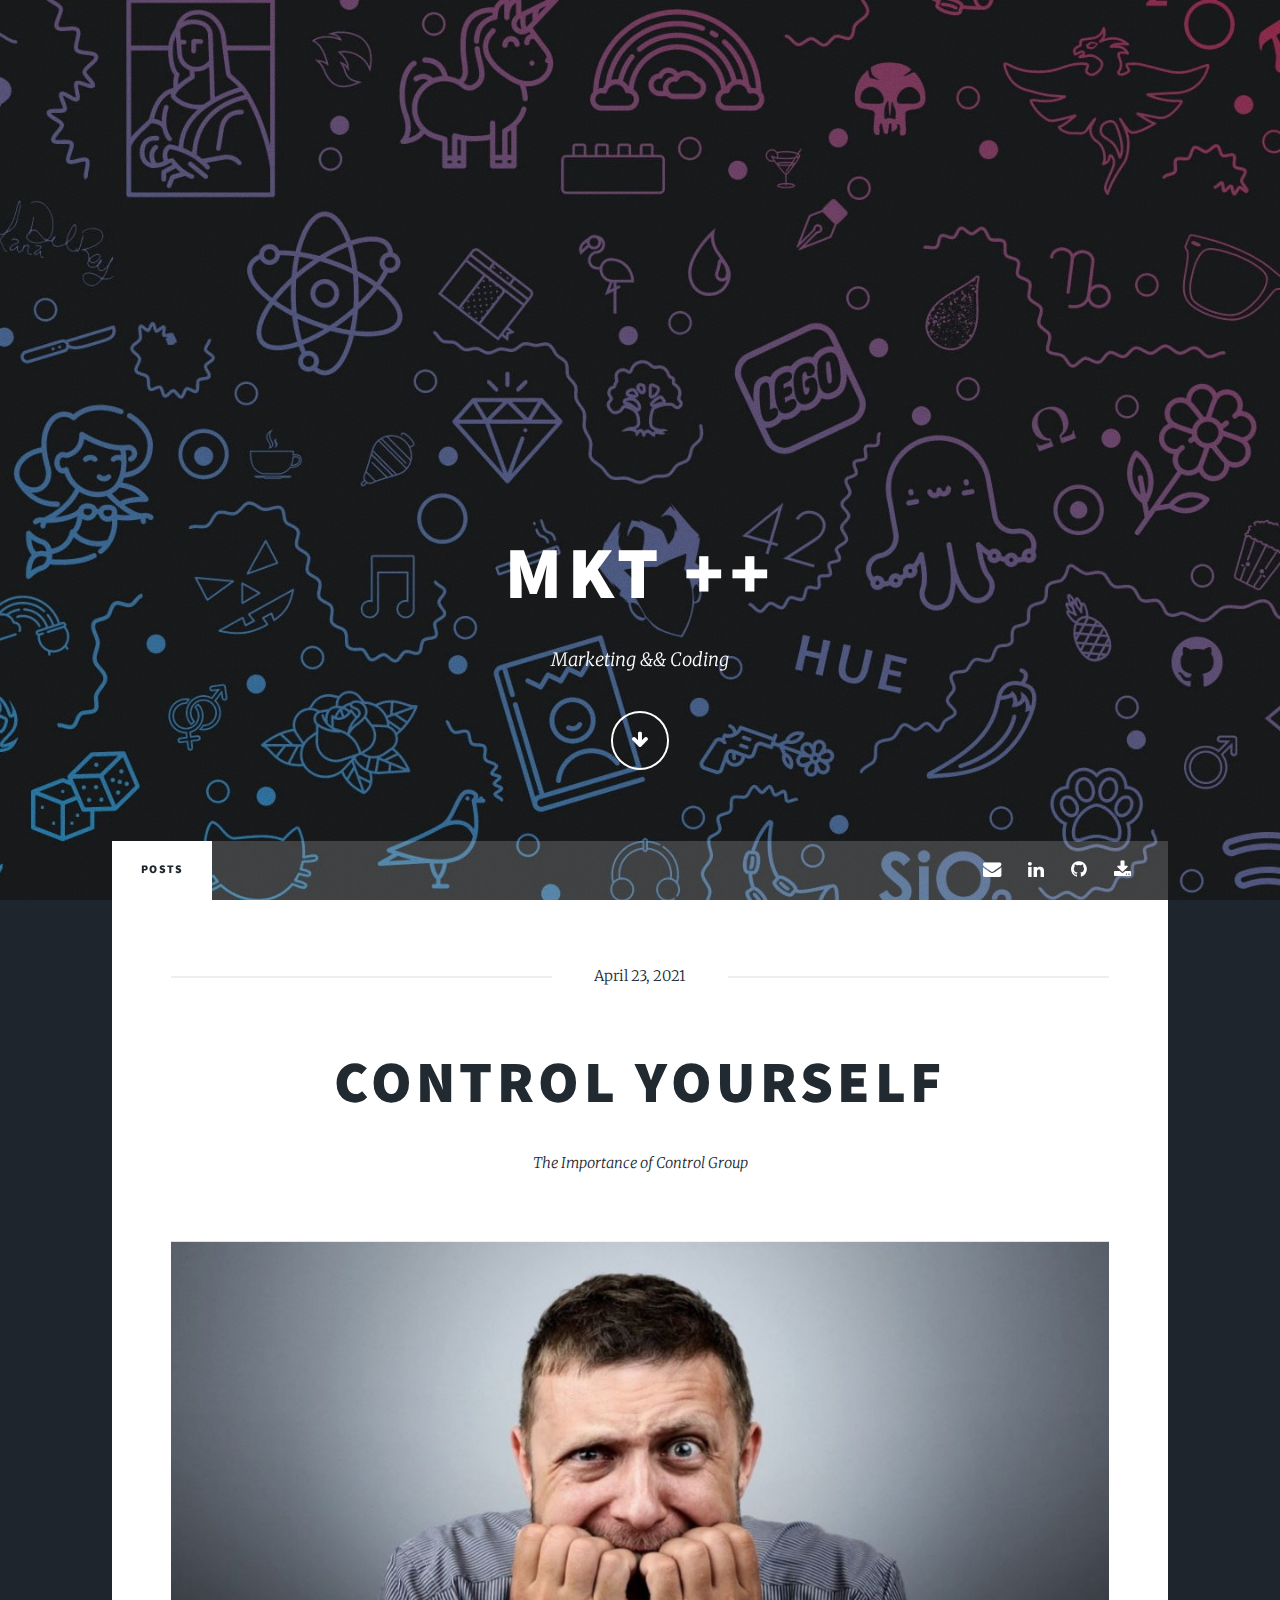
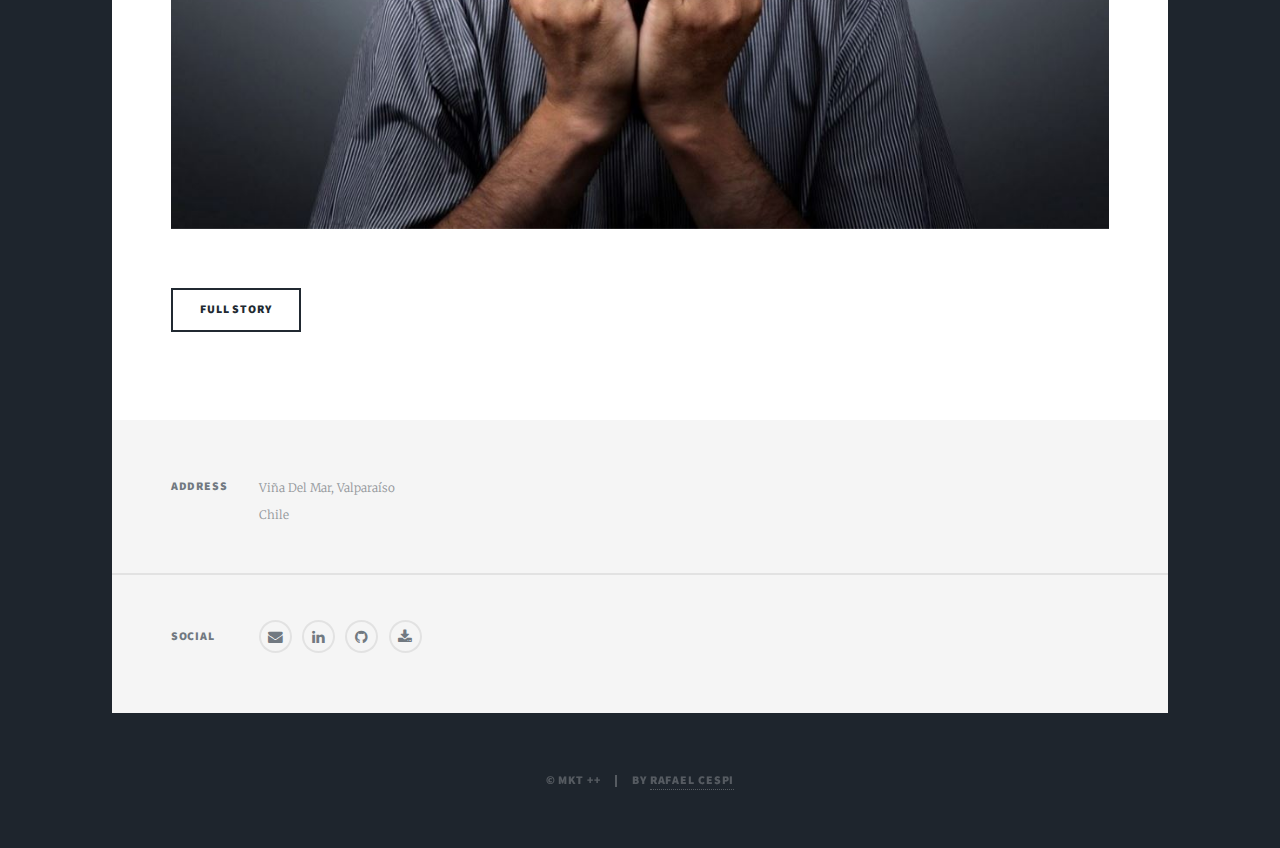
==== index.html @ 95217878 "deploy: 0193e070e069a651bb8703913d004b7171e4c3e8" ====
<!DOCTYPE HTML>

<html lang='en'>
	<head>
	<meta name="generator" content="Hugo 0.82.1" />
		<title>Posts</title>
		<meta charset="utf-8" />
		<meta name="viewport" content="width=device-width, initial-scale=1, user-scalable=no" />
		
		
		
		<link rel="stylesheet" href="/assets/css/main.min.css">
		
		
		
		<noscript><link rel="stylesheet" href='/assets/css/noscript.css' /></noscript>
	</head>

	<body lang='en' class="is-preload">

		
		

		
		
		

		

		
		
		

		

		
			
		
		

		

		
			<div id="wrapper" class="fade-in" data-pfn="post" data-ps="6" data-pfp="true">

				
				

<div id="intro">
    <h1>
        
             MKT &#43;&#43;
        
             <br/>  
        
    </h1>
    <p>
        
             Marketing &amp;&amp; Coding
        
    </p>
    <ul class="actions">
        <li><a href="#header" class="button icon solo fa-arrow-down scrolly">Continue</a></li>
    </ul>
</div>


				

				
<header id="header">
    <a href='/' class="logo">Rafael Cespi</a>
</header>

				

<nav id="nav">
    <ul class="links">
        <li class="active"><a href='/'>Posts</a></li>
       
        
    </ul>
    
    <ul class="icons">
        
         
        <li><a href="mailto:rafacespi@gmail.com" class="icon alt fa-envelope"><span class="label">Mail</span></a></li>
        
        
        
        
        
        <li><a href="https://www.linkedin.com/in/rafael-cespi" class="icon fa-linkedin"><span class="label">LinkedIn</span></a></li>
        
        
        <li><a href="https://github.com/cespira/" class="icon fa-github"><span class="label">GitHub</span></a></li>
        
        
        
        
        
         
        <li><a href="/file/Rafael_Cespi_Resume.pdf" class="icon fa-download"><span class="label">CV</span></a></li>
        

    </ul>
    
</nav>


				
					<div id="main">

						
						


<article class="post featured">
    <header class="major">
        
        <span class="date">April 23, 2021</span>
        
        <h2><a href="http://localhost:1313/post/2021-04-23-control-yoursefl/">Control Yourself</a></h2>
        
        <p>The Importance of Control Group</p>
        
    </header>
    
    <a href="http://localhost:1313/post/2021-04-23-control-yoursefl/" class="image main"><img src="/images/banner/controlyf.JPG" alt="" /></a>
    
    <ul class="actions">
        <li><a href="http://localhost:1313/post/2021-04-23-control-yoursefl/" class="button big">Full Story</a></li>
    </ul>
</article>


						

						

						
						
						





















					</div>

					

<footer id="footer">
    
    <section class="split contact">
        
        <section class="alt">
            <h3>Address</h3>
            <p>
                
                     Viña Del Mar, Valparaíso
                
                     <br/>  Chile
                
            </p>
        </section>
        
        
        
        
        <section>
            <h3>Social</h3>
            <ul class="icons alt">
               
                 
                <li><a href="mailto:rafacespi@gmail.com" class="icon alt fa-envelope"><span class="label">Twitter</span></a></li>
                
                
                
                
                
                <li><a href="https://www.linkedin.com/in/rafael-cespi" class="icon alt fa-linkedin"><span class="label">LinkedIn</span></a></li>
                
                
                <li><a href="https://github.com/cespira/" class="icon alt fa-github"><span class="label">GitHub</span></a></li>
                
                
                
                
                
                 
                <li><a href="/file/Rafael_Cespi_Resume.pdf" class="icon alt fa-download"><span class="label">RSM</span></a></li>
                
            </ul>
        </section>
        
    </section>
</footer>

					
<div id="copyright">
    <ul><li>&copy; MKT ++</li><li>by <a href="https://www.linkedin.com/in/rafael-cespi">Rafael Cespi</a></li></ul>
</div>


					<a href="#navPanel" id="navPanelToggle">Menu</a>
			</div>

			
			










<script src='/assets/js/bundle.js'></script>



	</body>
</html>
---- assets/css/main.min.css ----
@import "font-awesome.min.css";@import "https://fonts.googleapis.com/css?family=Merriweather:300,700,300italic,700italic|Source+Sans+Pro:900";html,body,div,span,applet,object,iframe,h1,h2,h3,h4,h5,h6,p,blockquote,pre,a,abbr,acronym,address,big,cite,code,del,dfn,em,img,ins,kbd,q,s,samp,small,strike,strong,sub,sup,tt,var,b,u,i,center,dl,dt,dd,ol,ul,li,fieldset,form,label,legend,table,caption,tbody,tfoot,thead,tr,th,td,article,aside,canvas,details,embed,figure,figcaption,footer,header,hgroup,menu,nav,output,ruby,section,summary,time,mark,audio,video{margin:0;padding:0;border:0;font-size:100%;font:inherit;vertical-align:baseline}article,aside,details,figcaption,figure,footer,header,hgroup,menu,nav,section{display:block}body{line-height:1}ol,ul{list-style:none}blockquote,q{quotes:none}blockquote:before,blockquote:after,q:before,q:after{content:'';content:none}table{border-collapse:collapse;border-spacing:0}body{-webkit-text-size-adjust:none}mark{background-color:initial;color:inherit}input::-moz-focus-inner{border:0;padding:0}input,select,textarea{-moz-appearance:none;-webkit-appearance:none;-ms-appearance:none;appearance:none}@-ms-viewport{width: device-width; }body{-ms-overflow-style:scrollbar}@media screen and (max-width:480px){html,body{min-width:320px}}html{box-sizing:border-box}*,*:before,*:after{box-sizing:inherit}body{background-color:#1e252d}body.is-preload *,body.is-preload *:before,body.is-preload *:after{-moz-animation:none!important;-webkit-animation:none!important;-ms-animation:none!important;animation:none!important;-moz-transition:none!important;-webkit-transition:none!important;-ms-transition:none!important;transition:none!important}html{font-size:16pt}@media screen and (max-width:1680px){html{font-size:12pt}}@media screen and (max-width:1280px){html{font-size:11pt}}@media screen and (max-width:360px){html{font-size:10pt}}body{color:#212931}body,input,select,textarea{font-family:merriweather,Georgia,serif;font-weight:300;font-size:1rem;line-height:2.375}a{-moz-transition:color .2s ease-in-out,background-color .2s ease-in-out,border-color .2s ease-in-out,box-shadow .2s ease-in-out;-webkit-transition:color .2s ease-in-out,background-color .2s ease-in-out,border-color .2s ease-in-out,box-shadow .2s ease-in-out;-ms-transition:color .2s ease-in-out,background-color .2s ease-in-out,border-color .2s ease-in-out,box-shadow .2s ease-in-out;transition:color .2s ease-in-out,background-color .2s ease-in-out,border-color .2s ease-in-out,box-shadow .2s ease-in-out;border-bottom:dotted 1px;text-decoration:none}a:hover{border-bottom-color:transparent}strong,b{font-weight:600}em,i{font-style:italic}p{text-align:justify;margin:0 0 2rem}h1,h2,h3,h4,h5,h6{font-family:source sans pro,Helvetica,sans-serif;font-weight:900;line-height:1.5;letter-spacing:.075em;text-transform:uppercase;margin:0 0 1rem}h1 a,h2 a,h3 a,h4 a,h5 a,h6 a{border-bottom:0;color:inherit;text-decoration:none}h1{font-size:4rem;line-height:1.1;margin:0 0 2rem}h2{font-size:1.75rem;line-height:1.3;margin:0 0 1.5rem}h3{font-size:1.25rem;margin:0 0 1.5rem}h4{font-size:1rem}h5{font-size:.9rem}h6{font-size:.8rem}sub{font-size:.8rem;position:relative;top:.5rem}sup{font-size:.8rem;position:relative;top:-.5rem}blockquote{border-left:solid 4px;font-style:italic;margin:0 0 2rem;padding:.5rem 0 .5rem 2rem}code{border:solid 2px;font-family:courier new,monospace;font-size:.9rem;margin:0 .25rem;padding:.25rem .65rem}pre{-webkit-overflow-scrolling:touch;font-family:courier new,monospace;font-size:.9rem;margin:0 0 2rem}pre code{display:block;line-height:1.75;padding:1rem 1.5rem;overflow-x:auto}hr{border:0;border-bottom:solid 2px;margin:3rem 0}hr.major{margin:5rem 0}.align-left{text-align:left}.align-center{text-align:center}.align-right{text-align:right}input,select,textarea{color:#212931}a{color:#212931;border-bottom-color:rgba(33,41,49,.5)}a:hover{border-bottom-color:transparent;color:#18bfef!important}strong,b{color:#212931}h1,h2,h3,h4,h5,h6{color:#212931}blockquote{border-left-color:#eee}code{background:rgba(220,220,220,.25);border-color:#eee}hr{border-bottom-color:#eee}.row{display:flex;flex-wrap:wrap;box-sizing:border-box;align-items:stretch}.row>*{box-sizing:border-box}.row.gtr-uniform>*>:last-child{margin-bottom:0}.row.aln-left{justify-content:flex-start}.row.aln-center{justify-content:center}.row.aln-right{justify-content:flex-end}.row.aln-top{align-items:flex-start}.row.aln-middle{align-items:center}.row.aln-bottom{align-items:flex-end}.row>.imp{order:-1}.row>.col-1{width:8.33333333%}.row>.off-1{margin-left:8.33333333%}.row>.col-2{width:16.66666667%}.row>.off-2{margin-left:16.66666667%}.row>.col-3{width:25%}.row>.off-3{margin-left:25%}.row>.col-4{width:33.33333333%}.row>.off-4{margin-left:33.33333333%}.row>.col-5{width:41.66666667%}.row>.off-5{margin-left:41.66666667%}.row>.col-6{width:50%}.row>.off-6{margin-left:50%}.row>.col-7{width:58.33333333%}.row>.off-7{margin-left:58.33333333%}.row>.col-8{width:66.66666667%}.row>.off-8{margin-left:66.66666667%}.row>.col-9{width:75%}.row>.off-9{margin-left:75%}.row>.col-10{width:83.33333333%}.row>.off-10{margin-left:83.33333333%}.row>.col-11{width:91.66666667%}.row>.off-11{margin-left:91.66666667%}.row>.col-12{width:100%}.row>.off-12{margin-left:100%}.row.gtr-0{margin-top:0;margin-left:0}.row.gtr-0>*{padding:0 0 0 0}.row.gtr-0.gtr-uniform{margin-top:0}.row.gtr-0.gtr-uniform>*{padding-top:0}.row.gtr-25{margin-top:0;margin-left:-.375rem}.row.gtr-25>*{padding:0 0 0 .375rem}.row.gtr-25.gtr-uniform{margin-top:-.375rem}.row.gtr-25.gtr-uniform>*{padding-top:.375rem}.row.gtr-50{margin-top:0;margin-left:-.75rem}.row.gtr-50>*{padding:0 0 0 .75rem}.row.gtr-50.gtr-uniform{margin-top:-.75rem}.row.gtr-50.gtr-uniform>*{padding-top:.75rem}.row{margin-top:0;margin-left:-1.5rem}.row>*{padding:0 0 0 1.5rem}.row.gtr-uniform{margin-top:-1.5rem}.row.gtr-uniform>*{padding-top:1.5rem}.row.gtr-150{margin-top:0;margin-left:-2.25rem}.row.gtr-150>*{padding:0 0 0 2.25rem}.row.gtr-150.gtr-uniform{margin-top:-2.25rem}.row.gtr-150.gtr-uniform>*{padding-top:2.25rem}.row.gtr-200{margin-top:0;margin-left:-3rem}.row.gtr-200>*{padding:0 0 0 3rem}.row.gtr-200.gtr-uniform{margin-top:-3rem}.row.gtr-200.gtr-uniform>*{padding-top:3rem}@media screen and (max-width:1680px){.row{display:flex;flex-wrap:wrap;box-sizing:border-box;align-items:stretch}.row>*{box-sizing:border-box}.row.gtr-uniform>*>:last-child{margin-bottom:0}.row.aln-left{justify-content:flex-start}.row.aln-center{justify-content:center}.row.aln-right{justify-content:flex-end}.row.aln-top{align-items:flex-start}.row.aln-middle{align-items:center}.row.aln-bottom{align-items:flex-end}.row>.imp-xlarge{order:-1}.row>.col-1-xlarge{width:8.33333333%}.row>.off-1-xlarge{margin-left:8.33333333%}.row>.col-2-xlarge{width:16.66666667%}.row>.off-2-xlarge{margin-left:16.66666667%}.row>.col-3-xlarge{width:25%}.row>.off-3-xlarge{margin-left:25%}.row>.col-4-xlarge{width:33.33333333%}.row>.off-4-xlarge{margin-left:33.33333333%}.row>.col-5-xlarge{width:41.66666667%}.row>.off-5-xlarge{margin-left:41.66666667%}.row>.col-6-xlarge{width:50%}.row>.off-6-xlarge{margin-left:50%}.row>.col-7-xlarge{width:58.33333333%}.row>.off-7-xlarge{margin-left:58.33333333%}.row>.col-8-xlarge{width:66.66666667%}.row>.off-8-xlarge{margin-left:66.66666667%}.row>.col-9-xlarge{width:75%}.row>.off-9-xlarge{margin-left:75%}.row>.col-10-xlarge{width:83.33333333%}.row>.off-10-xlarge{margin-left:83.33333333%}.row>.col-11-xlarge{width:91.66666667%}.row>.off-11-xlarge{margin-left:91.66666667%}.row>.col-12-xlarge{width:100%}.row>.off-12-xlarge{margin-left:100%}.row.gtr-0{margin-top:0;margin-left:0}.row.gtr-0>*{padding:0 0 0 0}.row.gtr-0.gtr-uniform{margin-top:0}.row.gtr-0.gtr-uniform>*{padding-top:0}.row.gtr-25{margin-top:0;margin-left:-.375rem}.row.gtr-25>*{padding:0 0 0 .375rem}.row.gtr-25.gtr-uniform{margin-top:-.375rem}.row.gtr-25.gtr-uniform>*{padding-top:.375rem}.row.gtr-50{margin-top:0;margin-left:-.75rem}.row.gtr-50>*{padding:0 0 0 .75rem}.row.gtr-50.gtr-uniform{margin-top:-.75rem}.row.gtr-50.gtr-uniform>*{padding-top:.75rem}.row{margin-top:0;margin-left:-1.5rem}.row>*{padding:0 0 0 1.5rem}.row.gtr-uniform{margin-top:-1.5rem}.row.gtr-uniform>*{padding-top:1.5rem}.row.gtr-150{margin-top:0;margin-left:-2.25rem}.row.gtr-150>*{padding:0 0 0 2.25rem}.row.gtr-150.gtr-uniform{margin-top:-2.25rem}.row.gtr-150.gtr-uniform>*{padding-top:2.25rem}.row.gtr-200{margin-top:0;margin-left:-3rem}.row.gtr-200>*{padding:0 0 0 3rem}.row.gtr-200.gtr-uniform{margin-top:-3rem}.row.gtr-200.gtr-uniform>*{padding-top:3rem}}@media screen and (max-width:1280px){.row{display:flex;flex-wrap:wrap;box-sizing:border-box;align-items:stretch}.row>*{box-sizing:border-box}.row.gtr-uniform>*>:last-child{margin-bottom:0}.row.aln-left{justify-content:flex-start}.row.aln-center{justify-content:center}.row.aln-right{justify-content:flex-end}.row.aln-top{align-items:flex-start}.row.aln-middle{align-items:center}.row.aln-bottom{align-items:flex-end}.row>.imp-large{order:-1}.row>.col-1-large{width:8.33333333%}.row>.off-1-large{margin-left:8.33333333%}.row>.col-2-large{width:16.66666667%}.row>.off-2-large{margin-left:16.66666667%}.row>.col-3-large{width:25%}.row>.off-3-large{margin-left:25%}.row>.col-4-large{width:33.33333333%}.row>.off-4-large{margin-left:33.33333333%}.row>.col-5-large{width:41.66666667%}.row>.off-5-large{margin-left:41.66666667%}.row>.col-6-large{width:50%}.row>.off-6-large{margin-left:50%}.row>.col-7-large{width:58.33333333%}.row>.off-7-large{margin-left:58.33333333%}.row>.col-8-large{width:66.66666667%}.row>.off-8-large{margin-left:66.66666667%}.row>.col-9-large{width:75%}.row>.off-9-large{margin-left:75%}.row>.col-10-large{width:83.33333333%}.row>.off-10-large{margin-left:83.33333333%}.row>.col-11-large{width:91.66666667%}.row>.off-11-large{margin-left:91.66666667%}.row>.col-12-large{width:100%}.row>.off-12-large{margin-left:100%}.row.gtr-0{margin-top:0;margin-left:0}.row.gtr-0>*{padding:0 0 0 0}.row.gtr-0.gtr-uniform{margin-top:0}.row.gtr-0.gtr-uniform>*{padding-top:0}.row.gtr-25{margin-top:0;margin-left:-.375rem}.row.gtr-25>*{padding:0 0 0 .375rem}.row.gtr-25.gtr-uniform{margin-top:-.375rem}.row.gtr-25.gtr-uniform>*{padding-top:.375rem}.row.gtr-50{margin-top:0;margin-left:-.75rem}.row.gtr-50>*{padding:0 0 0 .75rem}.row.gtr-50.gtr-uniform{margin-top:-.75rem}.row.gtr-50.gtr-uniform>*{padding-top:.75rem}.row{margin-top:0;margin-left:-1.5rem}.row>*{padding:0 0 0 1.5rem}.row.gtr-uniform{margin-top:-1.5rem}.row.gtr-uniform>*{padding-top:1.5rem}.row.gtr-150{margin-top:0;margin-left:-2.25rem}.row.gtr-150>*{padding:0 0 0 2.25rem}.row.gtr-150.gtr-uniform{margin-top:-2.25rem}.row.gtr-150.gtr-uniform>*{padding-top:2.25rem}.row.gtr-200{margin-top:0;margin-left:-3rem}.row.gtr-200>*{padding:0 0 0 3rem}.row.gtr-200.gtr-uniform{margin-top:-3rem}.row.gtr-200.gtr-uniform>*{padding-top:3rem}}@media screen and (max-width:980px){.row{display:flex;flex-wrap:wrap;box-sizing:border-box;align-items:stretch}.row>*{box-sizing:border-box}.row.gtr-uniform>*>:last-child{margin-bottom:0}.row.aln-left{justify-content:flex-start}.row.aln-center{justify-content:center}.row.aln-right{justify-content:flex-end}.row.aln-top{align-items:flex-start}.row.aln-middle{align-items:center}.row.aln-bottom{align-items:flex-end}.row>.imp-medium{order:-1}.row>.col-1-medium{width:8.33333333%}.row>.off-1-medium{margin-left:8.33333333%}.row>.col-2-medium{width:16.66666667%}.row>.off-2-medium{margin-left:16.66666667%}.row>.col-3-medium{width:25%}.row>.off-3-medium{margin-left:25%}.row>.col-4-medium{width:33.33333333%}.row>.off-4-medium{margin-left:33.33333333%}.row>.col-5-medium{width:41.66666667%}.row>.off-5-medium{margin-left:41.66666667%}.row>.col-6-medium{width:50%}.row>.off-6-medium{margin-left:50%}.row>.col-7-medium{width:58.33333333%}.row>.off-7-medium{margin-left:58.33333333%}.row>.col-8-medium{width:66.66666667%}.row>.off-8-medium{margin-left:66.66666667%}.row>.col-9-medium{width:75%}.row>.off-9-medium{margin-left:75%}.row>.col-10-medium{width:83.33333333%}.row>.off-10-medium{margin-left:83.33333333%}.row>.col-11-medium{width:91.66666667%}.row>.off-11-medium{margin-left:91.66666667%}.row>.col-12-medium{width:100%}.row>.off-12-medium{margin-left:100%}.row.gtr-0{margin-top:0;margin-left:0}.row.gtr-0>*{padding:0 0 0 0}.row.gtr-0.gtr-uniform{margin-top:0}.row.gtr-0.gtr-uniform>*{padding-top:0}.row.gtr-25{margin-top:0;margin-left:-.375rem}.row.gtr-25>*{padding:0 0 0 .375rem}.row.gtr-25.gtr-uniform{margin-top:-.375rem}.row.gtr-25.gtr-uniform>*{padding-top:.375rem}.row.gtr-50{margin-top:0;margin-left:-.75rem}.row.gtr-50>*{padding:0 0 0 .75rem}.row.gtr-50.gtr-uniform{margin-top:-.75rem}.row.gtr-50.gtr-uniform>*{padding-top:.75rem}.row{margin-top:0;margin-left:-1.5rem}.row>*{padding:0 0 0 1.5rem}.row.gtr-uniform{margin-top:-1.5rem}.row.gtr-uniform>*{padding-top:1.5rem}.row.gtr-150{margin-top:0;margin-left:-2.25rem}.row.gtr-150>*{padding:0 0 0 2.25rem}.row.gtr-150.gtr-uniform{margin-top:-2.25rem}.row.gtr-150.gtr-uniform>*{padding-top:2.25rem}.row.gtr-200{margin-top:0;margin-left:-3rem}.row.gtr-200>*{padding:0 0 0 3rem}.row.gtr-200.gtr-uniform{margin-top:-3rem}.row.gtr-200.gtr-uniform>*{padding-top:3rem}}@media screen and (max-width:736px){.row{display:flex;flex-wrap:wrap;box-sizing:border-box;align-items:stretch}.row>*{box-sizing:border-box}.row.gtr-uniform>*>:last-child{margin-bottom:0}.row.aln-left{justify-content:flex-start}.row.aln-center{justify-content:center}.row.aln-right{justify-content:flex-end}.row.aln-top{align-items:flex-start}.row.aln-middle{align-items:center}.row.aln-bottom{align-items:flex-end}.row>.imp-small{order:-1}.row>.col-1-small{width:8.33333333%}.row>.off-1-small{margin-left:8.33333333%}.row>.col-2-small{width:16.66666667%}.row>.off-2-small{margin-left:16.66666667%}.row>.col-3-small{width:25%}.row>.off-3-small{margin-left:25%}.row>.col-4-small{width:33.33333333%}.row>.off-4-small{margin-left:33.33333333%}.row>.col-5-small{width:41.66666667%}.row>.off-5-small{margin-left:41.66666667%}.row>.col-6-small{width:50%}.row>.off-6-small{margin-left:50%}.row>.col-7-small{width:58.33333333%}.row>.off-7-small{margin-left:58.33333333%}.row>.col-8-small{width:66.66666667%}.row>.off-8-small{margin-left:66.66666667%}.row>.col-9-small{width:75%}.row>.off-9-small{margin-left:75%}.row>.col-10-small{width:83.33333333%}.row>.off-10-small{margin-left:83.33333333%}.row>.col-11-small{width:91.66666667%}.row>.off-11-small{margin-left:91.66666667%}.row>.col-12-small{width:100%}.row>.off-12-small{margin-left:100%}.row.gtr-0{margin-top:0;margin-left:0}.row.gtr-0>*{padding:0 0 0 0}.row.gtr-0.gtr-uniform{margin-top:0}.row.gtr-0.gtr-uniform>*{padding-top:0}.row.gtr-25{margin-top:0;margin-left:-.375rem}.row.gtr-25>*{padding:0 0 0 .375rem}.row.gtr-25.gtr-uniform{margin-top:-.375rem}.row.gtr-25.gtr-uniform>*{padding-top:.375rem}.row.gtr-50{margin-top:0;margin-left:-.75rem}.row.gtr-50>*{padding:0 0 0 .75rem}.row.gtr-50.gtr-uniform{margin-top:-.75rem}.row.gtr-50.gtr-uniform>*{padding-top:.75rem}.row{margin-top:0;margin-left:-1.5rem}.row>*{padding:0 0 0 1.5rem}.row.gtr-uniform{margin-top:-1.5rem}.row.gtr-uniform>*{padding-top:1.5rem}.row.gtr-150{margin-top:0;margin-left:-2.25rem}.row.gtr-150>*{padding:0 0 0 2.25rem}.row.gtr-150.gtr-uniform{margin-top:-2.25rem}.row.gtr-150.gtr-uniform>*{padding-top:2.25rem}.row.gtr-200{margin-top:0;margin-left:-3rem}.row.gtr-200>*{padding:0 0 0 3rem}.row.gtr-200.gtr-uniform{margin-top:-3rem}.row.gtr-200.gtr-uniform>*{padding-top:3rem}}@media screen and (max-width:480px){.row{display:flex;flex-wrap:wrap;box-sizing:border-box;align-items:stretch}.row>*{box-sizing:border-box}.row.gtr-uniform>*>:last-child{margin-bottom:0}.row.aln-left{justify-content:flex-start}.row.aln-center{justify-content:center}.row.aln-right{justify-content:flex-end}.row.aln-top{align-items:flex-start}.row.aln-middle{align-items:center}.row.aln-bottom{align-items:flex-end}.row>.imp-xsmall{order:-1}.row>.col-1-xsmall{width:8.33333333%}.row>.off-1-xsmall{margin-left:8.33333333%}.row>.col-2-xsmall{width:16.66666667%}.row>.off-2-xsmall{margin-left:16.66666667%}.row>.col-3-xsmall{width:25%}.row>.off-3-xsmall{margin-left:25%}.row>.col-4-xsmall{width:33.33333333%}.row>.off-4-xsmall{margin-left:33.33333333%}.row>.col-5-xsmall{width:41.66666667%}.row>.off-5-xsmall{margin-left:41.66666667%}.row>.col-6-xsmall{width:50%}.row>.off-6-xsmall{margin-left:50%}.row>.col-7-xsmall{width:58.33333333%}.row>.off-7-xsmall{margin-left:58.33333333%}.row>.col-8-xsmall{width:66.66666667%}.row>.off-8-xsmall{margin-left:66.66666667%}.row>.col-9-xsmall{width:75%}.row>.off-9-xsmall{margin-left:75%}.row>.col-10-xsmall{width:83.33333333%}.row>.off-10-xsmall{margin-left:83.33333333%}.row>.col-11-xsmall{width:91.66666667%}.row>.off-11-xsmall{margin-left:91.66666667%}.row>.col-12-xsmall{width:100%}.row>.off-12-xsmall{margin-left:100%}.row.gtr-0{margin-top:0;margin-left:0}.row.gtr-0>*{padding:0 0 0 0}.row.gtr-0.gtr-uniform{margin-top:0}.row.gtr-0.gtr-uniform>*{padding-top:0}.row.gtr-25{margin-top:0;margin-left:-.375rem}.row.gtr-25>*{padding:0 0 0 .375rem}.row.gtr-25.gtr-uniform{margin-top:-.375rem}.row.gtr-25.gtr-uniform>*{padding-top:.375rem}.row.gtr-50{margin-top:0;margin-left:-.75rem}.row.gtr-50>*{padding:0 0 0 .75rem}.row.gtr-50.gtr-uniform{margin-top:-.75rem}.row.gtr-50.gtr-uniform>*{padding-top:.75rem}.row{margin-top:0;margin-left:-1.5rem}.row>*{padding:0 0 0 1.5rem}.row.gtr-uniform{margin-top:-1.5rem}.row.gtr-uniform>*{padding-top:1.5rem}.row.gtr-150{margin-top:0;margin-left:-2.25rem}.row.gtr-150>*{padding:0 0 0 2.25rem}.row.gtr-150.gtr-uniform{margin-top:-2.25rem}.row.gtr-150.gtr-uniform>*{padding-top:2.25rem}.row.gtr-200{margin-top:0;margin-left:-3rem}.row.gtr-200>*{padding:0 0 0 3rem}.row.gtr-200.gtr-uniform{margin-top:-3rem}.row.gtr-200.gtr-uniform>*{padding-top:3rem}}@media screen and (max-width:360px){.row{display:flex;flex-wrap:wrap;box-sizing:border-box;align-items:stretch}.row>*{box-sizing:border-box}.row.gtr-uniform>*>:last-child{margin-bottom:0}.row.aln-left{justify-content:flex-start}.row.aln-center{justify-content:center}.row.aln-right{justify-content:flex-end}.row.aln-top{align-items:flex-start}.row.aln-middle{align-items:center}.row.aln-bottom{align-items:flex-end}.row>.imp-xxsmall{order:-1}.row>.col-1-xxsmall{width:8.33333333%}.row>.off-1-xxsmall{margin-left:8.33333333%}.row>.col-2-xxsmall{width:16.66666667%}.row>.off-2-xxsmall{margin-left:16.66666667%}.row>.col-3-xxsmall{width:25%}.row>.off-3-xxsmall{margin-left:25%}.row>.col-4-xxsmall{width:33.33333333%}.row>.off-4-xxsmall{margin-left:33.33333333%}.row>.col-5-xxsmall{width:41.66666667%}.row>.off-5-xxsmall{margin-left:41.66666667%}.row>.col-6-xxsmall{width:50%}.row>.off-6-xxsmall{margin-left:50%}.row>.col-7-xxsmall{width:58.33333333%}.row>.off-7-xxsmall{margin-left:58.33333333%}.row>.col-8-xxsmall{width:66.66666667%}.row>.off-8-xxsmall{margin-left:66.66666667%}.row>.col-9-xxsmall{width:75%}.row>.off-9-xxsmall{margin-left:75%}.row>.col-10-xxsmall{width:83.33333333%}.row>.off-10-xxsmall{margin-left:83.33333333%}.row>.col-11-xxsmall{width:91.66666667%}.row>.off-11-xxsmall{margin-left:91.66666667%}.row>.col-12-xxsmall{width:100%}.row>.off-12-xxsmall{margin-left:100%}.row.gtr-0{margin-top:0;margin-left:0}.row.gtr-0>*{padding:0 0 0 0}.row.gtr-0.gtr-uniform{margin-top:0}.row.gtr-0.gtr-uniform>*{padding-top:0}.row.gtr-25{margin-top:0;margin-left:-.375rem}.row.gtr-25>*{padding:0 0 0 .375rem}.row.gtr-25.gtr-uniform{margin-top:-.375rem}.row.gtr-25.gtr-uniform>*{padding-top:.375rem}.row.gtr-50{margin-top:0;margin-left:-.75rem}.row.gtr-50>*{padding:0 0 0 .75rem}.row.gtr-50.gtr-uniform{margin-top:-.75rem}.row.gtr-50.gtr-uniform>*{padding-top:.75rem}.row{margin-top:0;margin-left:-1.5rem}.row>*{padding:0 0 0 1.5rem}.row.gtr-uniform{margin-top:-1.5rem}.row.gtr-uniform>*{padding-top:1.5rem}.row.gtr-150{margin-top:0;margin-left:-2.25rem}.row.gtr-150>*{padding:0 0 0 2.25rem}.row.gtr-150.gtr-uniform{margin-top:-2.25rem}.row.gtr-150.gtr-uniform>*{padding-top:2.25rem}.row.gtr-200{margin-top:0;margin-left:-3rem}.row.gtr-200>*{padding:0 0 0 3rem}.row.gtr-200.gtr-uniform{margin-top:-3rem}.row.gtr-200.gtr-uniform>*{padding-top:3rem}}.box{border:solid 2px;margin-bottom:2rem;padding:1.5rem}.box>:last-child,.box>:last-child>:last-child,.box>:last-child>:last-child>:last-child{margin-bottom:0}.box.alt{border:0;border-radius:0;padding:0}.box{border-color:#eee}input[type=submit],input[type=reset],input[type=button],button,.button{-moz-appearance:none;-webkit-appearance:none;-ms-appearance:none;appearance:none;-moz-transition:background-color .2s ease-in-out,box-shadow .2s ease-in-out,color .2s ease-in-out;-webkit-transition:background-color .2s ease-in-out,box-shadow .2s ease-in-out,color .2s ease-in-out;-ms-transition:background-color .2s ease-in-out,box-shadow .2s ease-in-out,color .2s ease-in-out;transition:background-color .2s ease-in-out,box-shadow .2s ease-in-out,color .2s ease-in-out;border:0;border-radius:0;cursor:pointer;display:inline-block;font-family:source sans pro,Helvetica,sans-serif;font-size:.8rem;font-weight:900;letter-spacing:.075em;height:3rem;line-height:3rem;padding:0 2rem;text-align:center;text-decoration:none;text-transform:uppercase;white-space:nowrap}input.icon[type=submit]:before,input.icon[type=reset]:before,input.icon[type=button]:before,button.icon:before,.button.icon:before{margin-right:.5rem}input.icon.solo[type=submit],input.icon.solo[type=reset],input.icon.solo[type=button],button.icon.solo,.button.icon.solo{position:relative;width:4rem;height:4rem;line-height:4rem;border-radius:4rem;text-indent:4rem;overflow:hidden;padding:0;white-space:nowrap}input.icon.solo[type=submit]:before,input.icon.solo[type=reset]:before,input.icon.solo[type=button]:before,button.icon.solo:before,.button.icon.solo:before{position:absolute;display:block;top:0;left:0;width:inherit;height:inherit;line-height:inherit;font-size:1.25rem;margin-right:0;text-align:center;text-indent:0}input.fit[type=submit],input.fit[type=reset],input.fit[type=button],button.fit,.button.fit{width:100%}input.small[type=submit],input.small[type=reset],input.small[type=button],button.small,.button.small{font-size:.7rem;height:2.5rem;line-height:2.5rem;padding:0 1.5rem}input.large[type=submit],input.large[type=reset],input.large[type=button],button.large,.button.large{font-size:.9rem;height:3.5rem;line-height:3.5rem;padding:0 2.75rem}@media screen and (max-width:980px){input[type=submit],input[type=reset],input[type=button],button,.button{font-size:.9rem;height:3.25rem;line-height:3.25rem}input.large[type=submit],input.large[type=reset],input.large[type=button],button.large,.button.large{font-size:1rem;height:3.75rem;line-height:3.75rem}}input.disabled[type=submit],input[type=submit]:disabled,input.disabled[type=reset],input[type=reset]:disabled,input.disabled[type=button],input[type=button]:disabled,button.disabled,button:disabled,.button.disabled,.button:disabled{pointer-events:none;opacity:.25}input[type=submit],input[type=reset],input[type=button],button,.button{background-color:initial;box-shadow:inset 0 0 0 2px #212931;color:#212931!important}input[type=submit]:hover,input[type=reset]:hover,input[type=button]:hover,button:hover,.button:hover{box-shadow:inset 0 0 0 2px #18bfef;color:#18bfef!important}input.primary[type=submit],input.primary[type=reset],input.primary[type=button],button.primary,.button.primary{background-color:#212931;box-shadow:none;color:#fff!important}input.primary[type=submit]:hover,input.primary[type=reset]:hover,input.primary[type=button]:hover,button.primary:hover,.button.primary:hover{background-color:#18bfef}form{margin:0 0 2rem}form>:last-child{margin-bottom:0}form>.fields{display:-moz-flex;display:-webkit-flex;display:-ms-flex;display:flex;-moz-flex-wrap:wrap;-webkit-flex-wrap:wrap;-ms-flex-wrap:wrap;flex-wrap:wrap;width:calc(100% + 3rem);margin:-1.5rem 0 2rem -1.5rem}form>.fields>.field{-moz-flex-grow:0;-webkit-flex-grow:0;-ms-flex-grow:0;flex-grow:0;-moz-flex-shrink:0;-webkit-flex-shrink:0;-ms-flex-shrink:0;flex-shrink:0;padding:1.5rem 0 0 1.5rem;width:calc(100% - 1.5rem)}form>.fields>.field.half{width:calc(50% - .75rem)}form>.fields>.field.third{width:calc(100%/3 - .5rem)}form>.fields>.field.quarter{width:calc(25% - .375rem)}@media screen and (max-width:480px){form>.fields{width:calc(100% + 3rem);margin:-1.5rem 0 2rem -1.5rem}form>.fields>.field{padding:1.5rem 0 0 1.5rem;width:calc(100% - 1.5rem)}form>.fields>.field.half{width:calc(100% - 1.5rem)}form>.fields>.field.third{width:calc(100% - 1.5rem)}form>.fields>.field.quarter{width:calc(100% - 1.5rem)}}label{display:block;font-family:source sans pro,Helvetica,sans-serif;font-weight:900;line-height:1.5;letter-spacing:.075em;font-size:.8rem;text-transform:uppercase;margin:0 0 .75rem}@media screen and (max-width:980px){label{font-size:.9rem}}input[type=text],input[type=password],input[type=email],select,textarea{-moz-appearance:none;-webkit-appearance:none;-ms-appearance:none;appearance:none;background:0 0;border-radius:0;border:solid 2px;color:inherit;display:block;outline:0;padding:0 1rem;text-decoration:none;width:100%}input[type=text]:invalid,input[type=password]:invalid,input[type=email]:invalid,select:invalid,textarea:invalid{box-shadow:none}select{background-size:1.25rem;background-repeat:no-repeat;background-position:calc(100% - 1rem);height:3rem;padding-right:3rem;text-overflow:ellipsis}select:focus::-ms-value{background-color:initial}select::-ms-expand{display:none}input[type=text],input[type=password],input[type=email],select{height:3rem}textarea{padding:.75rem 1rem}input[type=checkbox],input[type=radio]{-moz-appearance:none;-webkit-appearance:none;-ms-appearance:none;appearance:none;display:block;float:left;margin-right:-2rem;opacity:0;width:1rem;z-index:-1}input[type=checkbox]+label,input[type=radio]+label{text-decoration:none;cursor:pointer;display:inline-block;font-size:1rem;letter-spacing:0;font-family:merriweather,Georgia,serif;text-transform:none;font-weight:300;padding-left:2.8rem;padding-right:1rem;position:relative}input[type=checkbox]+label:before,input[type=radio]+label:before{-moz-osx-font-smoothing:grayscale;-webkit-font-smoothing:antialiased;font-family:FontAwesome;font-style:normal;font-weight:400;text-transform:none!important}input[type=checkbox]+label:before,input[type=radio]+label:before{border-radius:0;border:solid 2px;content:'';display:inline-block;height:1.8rem;left:0;line-height:1.725rem;position:absolute;text-align:center;top:-.125rem;width:1.8rem}input[type=checkbox]:checked+label:before,input[type=radio]:checked+label:before{content:'\f00c'}input[type=checkbox]+label:before{border-radius:0}input[type=radio]+label:before{border-radius:100%}::-webkit-input-placeholder{opacity:1}:-moz-placeholder{opacity:1}::-moz-placeholder{opacity:1}:-ms-input-placeholder{opacity:1}label{color:#212931}input[type=text],input[type=password],input[type=email],select,textarea{border-color:#eee}input[type=text]:focus,input[type=password]:focus,input[type=email]:focus,select:focus,textarea:focus{border-color:#18bfef}select{background-image:url("data:image/svg+xml;charset=utf8,%3Csvg xmlns=%22http://www.w3.org/2000/svg%22 width=%2240%22 height=%2240%22 preserveAspectRatio=%22none%22 viewBox=%220 0 40 40%22%3E%3Cpath d=%22M9.4 12.3l10.4 10.4 10.4-10.4c.2-.2.5-.4.9-.4.3.0.6.1.9.4l3.3 3.3c.2.2.4.5.4.9s-.1.6-.4.9L20.7 31.9c-.2.2-.5.4-.9.4-.3.0-.6-.1-.9-.4L4.3 17.3c-.2-.2-.4-.5-.4-.9s.1-.6.4-.9l3.3-3.3c.2-.2.5-.4.9-.4S9.1 12.1 9.4 12.3z%22 fill=%22%23eee%22/%3E%3C/svg%3E")}select option{background-color:#fff;color:#212931}.select-wrapper:before{color:#eee}input[type=checkbox]+label,input[type=radio]+label{color:#212931}input[type=checkbox]+label:before,input[type=radio]+label:before{border-color:#eee}input[type=checkbox]:checked+label:before,input[type=radio]:checked+label:before{background-color:#212931;border-color:#212931;color:#fff}input[type=checkbox]:focus+label:before,input[type=radio]:focus+label:before{border-color:#18bfef}::-webkit-input-placeholder{color:#909498!important}:-moz-placeholder{color:#909498!important}::-moz-placeholder{color:#909498!important}:-ms-input-placeholder{color:#909498!important}.formerize-placeholder{color:#909498!important}.icon{text-decoration:none;border-bottom:none;position:relative}.icon:before{-moz-osx-font-smoothing:grayscale;-webkit-font-smoothing:antialiased;font-family:FontAwesome;font-style:normal;font-weight:400;text-transform:none!important}.icon>.label{display:none}.image{border:0;display:inline-block;position:relative}.image img{display:block}.image.left,.image.right{max-width:40%}.image.left img,.image.right img{width:100%}.image.left{float:left;margin:0 2rem 2rem 0;top:.75rem}.image.right{float:right;margin:0 0 2rem 2rem;top:.75rem}.image.fit{display:block;margin:2.5rem 0;width:100%}.image.fit:first-child{margin-top:0}.image.fit img{width:100%}.image.main{display:block;margin:4rem 0;width:100%}.image.main:first-child{margin-top:0}.image.main img{width:100%}@media screen and (max-width:736px){.image.fit{margin:2rem 0}.image.main{margin:2rem 0}}a.image{overflow:hidden}a.image img{-moz-transition:-moz-transform .2s ease-out;-webkit-transition:-webkit-transform .2s ease-out;-ms-transition:-ms-transform .2s ease-out;transition:transform .2s ease-out}a.image:hover img{-moz-transform:scale(1.05);-webkit-transform:scale(1.05);-ms-transform:scale(1.05);transform:scale(1.05)}ul.actions{display:-moz-flex;display:-webkit-flex;display:-ms-flex;display:flex;cursor:default;list-style:none;margin-left:-1rem;padding-left:0}ul.actions li{padding:0 0 0 1rem;vertical-align:middle}ul.actions.special{-moz-justify-content:center;-webkit-justify-content:center;-ms-justify-content:center;justify-content:center;width:100%;margin-left:0}ul.actions.special li:first-child{padding-left:0}ul.actions.stacked{-moz-flex-direction:column;-webkit-flex-direction:column;-ms-flex-direction:column;flex-direction:column;margin-left:0}ul.actions.stacked li{padding:1.3rem 0 0}ul.actions.stacked li:first-child{padding-top:0}ul.actions.fit{width:calc(100% + 1rem)}ul.actions.fit li{-moz-flex-grow:1;-webkit-flex-grow:1;-ms-flex-grow:1;flex-grow:1;-moz-flex-shrink:1;-webkit-flex-shrink:1;-ms-flex-shrink:1;flex-shrink:1;width:100%}ul.actions.fit li>*{width:100%}ul.actions.fit.stacked{width:100%}@media screen and (max-width:480px){ul.actions:not(.fixed){-moz-flex-direction:column;-webkit-flex-direction:column;-ms-flex-direction:column;flex-direction:column;margin-left:0;width:100%!important}ul.actions:not(.fixed) li{-moz-flex-grow:1;-webkit-flex-grow:1;-ms-flex-grow:1;flex-grow:1;-moz-flex-shrink:1;-webkit-flex-shrink:1;-ms-flex-shrink:1;flex-shrink:1;padding:1rem 0 0;text-align:center;width:100%}ul.actions:not(.fixed) li>*{width:100%}ul.actions:not(.fixed) li:first-child{padding-top:0}ul.actions:not(.fixed) li input[type=submit],ul.actions:not(.fixed) li input[type=reset],ul.actions:not(.fixed) li input[type=button],ul.actions:not(.fixed) li button,ul.actions:not(.fixed) li .button{width:100%}ul.actions:not(.fixed) li input.icon[type=submit]:before,ul.actions:not(.fixed) li input.icon[type=reset]:before,ul.actions:not(.fixed) li input.icon[type=button]:before,ul.actions:not(.fixed) li button.icon:before,ul.actions:not(.fixed) li .button.icon:before{margin-left:-.5rem}}ul.icons{cursor:default;list-style:none;padding-left:0}ul.icons li{display:inline-block;padding:0 .5rem 0 0;vertical-align:middle}ul.icons li:last-child{padding-right:0}ul.icons li .icon:before{width:2.25rem;height:2.25rem;line-height:2.25rem;display:inline-block;text-align:center;border-radius:100%;font-size:1.25rem}ul.icons.alt li .icon:before{-moz-transition:color .2s ease-in-out,background-color .2s ease-in-out,border-color .2s ease-in-out,box-shadow .2s ease-in-out;-webkit-transition:color .2s ease-in-out,background-color .2s ease-in-out,border-color .2s ease-in-out,box-shadow .2s ease-in-out;-ms-transition:color .2s ease-in-out,background-color .2s ease-in-out,border-color .2s ease-in-out,box-shadow .2s ease-in-out;transition:color .2s ease-in-out,background-color .2s ease-in-out,border-color .2s ease-in-out,box-shadow .2s ease-in-out;font-size:1rem}ol{list-style:decimal;margin:0 0 2rem;padding-left:1.25rem}ol li{padding-left:.25rem}ul{list-style:disc;margin:0 0 2rem;padding-left:1rem}ul li{padding-left:.5rem}ul.divided{list-style:none;padding-left:0}ul.divided li{border-top:solid 1px;padding:.5rem 0}ul.divided li:first-child{border-top:0;padding-top:0}dl{margin:0 0 2rem}dl dt{display:block;font-weight:600;margin:0 0 1rem}dl dd{margin-left:2rem}ul.divided li{border-top-color:#eee}ul.icons li a.icon:hover:before{color:#18bfef}ul.icons.alt li .icon:before{box-shadow:inset 0 0 0 2px #eeeeee}ul.icons.alt li a.icon:hover:before{box-shadow:inset 0 0 0 2px #18bfef}section.special,article.special{text-align:center}header{cursor:default}header>.date{display:block;font-size:.8rem;height:1;margin:0 0 1rem;position:relative}header>p{font-style:italic}header>h1+p{font-size:1.1rem;margin-top:-.5rem;line-height:2}header>h2+p{font-size:1rem;margin-top:-.75rem}header>h3+p{font-size:.9rem;margin-top:-.75rem}header>h4+p{font-size:.8rem;margin-top:-.75rem}header.major{margin:0 0 4rem;text-align:center}header.major>:last-child{margin-bottom:0}header.major>p{margin-top:0;text-align:center}header.major>.date{font-size:1rem;margin:0 0 4rem}header.major>.date:before,header.major>.date:after{content:'';display:block;position:absolute;top:50%;width:calc(50% - 6rem);border-top:solid 2px}header.major>.date:before{left:0}header.major>.date:after{right:0}@media screen and (max-width:980px){header br{display:none}}@media screen and (max-width:736px){header.major{margin:0 0 2rem}}header.major .date:before,header.major .date:after{border-top-color:#eee}.table-wrapper{-webkit-overflow-scrolling:touch;overflow-x:auto}table{margin:0 0 2rem;width:100%}table tbody tr{border:solid 1px;border-left:0;border-right:0}table td{padding:.75rem}table th{font-family:source sans pro,Helvetica,sans-serif;font-size:.8rem;font-weight:900;letter-spacing:.075em;line-height:1.5;padding:0 .75rem .75rem;text-align:left;text-transform:uppercase}@media screen and (max-width:980px){table th{font-size:.9rem}}table thead{border-bottom:solid 2px}table tfoot{border-top:solid 2px}table.alt{border-collapse:separate}table.alt tbody tr td{border:solid 1px;border-left-width:0;border-top-width:0}table.alt tbody tr td:first-child{border-left-width:1px}table.alt tbody tr:first-child td{border-top-width:1px}table.alt thead{border-bottom:0}table.alt tfoot{border-top:0}table tbody tr{border-color:#eee}table tbody tr:nth-child(2n+1){background-color:rgba(220,220,220,.25)}table th{color:#212931}table thead{border-bottom-color:#eee}table tfoot{border-top-color:#eee}table.alt tbody tr td{border-color:#eee}.pagination{display:-moz-inline-flex;display:-webkit-inline-flex;display:-ms-inline-flex;display:inline-flex;-moz-user-select:none;-webkit-user-select:none;-ms-user-select:none;user-select:none;cursor:default;list-style:none;margin:0 0 2rem 2px;padding:0}.pagination a,.pagination span{-moz-transition:background-color .2s ease-in-out,border-color .2s ease-in-out,box-shadow .2s ease-in-out,color .2s ease-in-out;-webkit-transition:background-color .2s ease-in-out,border-color .2s ease-in-out,box-shadow .2s ease-in-out,color .2s ease-in-out;-ms-transition:background-color .2s ease-in-out,border-color .2s ease-in-out,box-shadow .2s ease-in-out,color .2s ease-in-out;transition:background-color .2s ease-in-out,border-color .2s ease-in-out,box-shadow .2s ease-in-out,color .2s ease-in-out;border:solid 2px;display:inline-block;font-family:source sans pro,Helvetica,sans-serif;font-size:.8rem;font-weight:900;height:3rem;letter-spacing:.075em;line-height:calc(3rem - 4px);margin-left:-2px;min-width:3rem;position:relative;text-align:center;text-decoration:none;text-transform:uppercase}.pagination .next,.pagination .previous{text-decoration:none;padding:0 1.75rem}.pagination .next:before,.pagination .previous:before{-moz-osx-font-smoothing:grayscale;-webkit-font-smoothing:antialiased;font-family:FontAwesome;font-style:normal;font-weight:400;text-transform:none!important}.pagination .next:before,.pagination .previous:before{display:inline-block;color:inherit!important}.pagination .previous:before{content:'\f104';margin-right:.9375em}.pagination .next:before{content:'\f105';float:right;margin-left:.9375em}@media screen and (max-width:980px){.pagination a,.pagination span{font-size:.9rem}}@media screen and (max-width:480px){.pagination .page,.pagination .extra{display:none}}.pagination a,.pagination span{border-color:#eee}.pagination a{color:#212931!important}.pagination a:hover{color:#18bfef!important;border-color:#18bfef;z-index:1}.pagination a:hover+a,.pagination a:hover+span{border-left-color:#18bfef}.pagination a.active{background-color:#eee}.pagination span{color:#eee}#wrapper{-moz-transition:opacity .5s ease;-webkit-transition:opacity .5s ease;-ms-transition:opacity .5s ease;transition:opacity .5s ease;position:relative;z-index:1;overflow:hidden}#wrapper>.bg{position:absolute;top:0;left:0;width:100%;height:100%;background-color:#212931;background-image:url(../../images/overlay.png),linear-gradient(0deg,rgba(0,0,0,.1),rgba(0,0,0,.1)),url(../../images/bg.jpg);background-size:auto,auto,100%;background-position:50%,50%,50% 0;background-repeat:repeat,no-repeat,no-repeat;background-attachment:scroll,scroll,scroll;z-index:-1}#wrapper>.bg.fixed{position:fixed;width:100vw;height:100vh}#wrapper.fade-in:before{pointer-events:none;-moz-transition:opacity 1s ease-in-out;-webkit-transition:opacity 1s ease-in-out;-ms-transition:opacity 1s ease-in-out;transition:opacity 1s ease-in-out;-moz-transition-delay:.75s;-webkit-transition-delay:.75s;-ms-transition-delay:.75s;transition-delay:.75s;background:#1e252d;content:'';display:block;height:100%;left:0;opacity:0;position:fixed;top:0;width:100%}body.is-preload #wrapper.fade-in:before{opacity:1}@media screen and (orientation:portrait){#wrapper>.bg{background-size:auto,auto,auto 175%}}#intro{color:#fff;padding:8rem 4rem 6rem;-moz-align-items:center;-webkit-align-items:center;-ms-align-items:center;align-items:center;display:-moz-flex;display:-webkit-flex;display:-ms-flex;display:flex;-moz-flex-direction:column;-webkit-flex-direction:column;-ms-flex-direction:column;flex-direction:column;-moz-justify-content:-moz-flex-end;-webkit-justify-content:-webkit-flex-end;-ms-justify-content:-ms-flex-end;justify-content:flex-end;-moz-transition:opacity 1s ease,-moz-transform 1s ease;-webkit-transition:opacity 1s ease,-webkit-transform 1s ease;-ms-transition:opacity 1s ease,-ms-transform 1s ease;transition:opacity 1s ease,transform 1s ease;position:relative;cursor:default;text-align:center;z-index:1;min-height:100vh}#intro input,#intro select,#intro textarea{color:#fff}#intro a{color:#fff;border-bottom-color:rgba(255,255,255,.5)}#intro a:hover{border-bottom-color:transparent;color:#18bfef!important}#intro strong,#intro b{color:#fff}#intro h1,#intro h2,#intro h3,#intro h4,#intro h5,#intro h6{color:#fff}#intro blockquote{border-left-color:#fff}#intro code{background:rgba(255,255,255,.075);border-color:#fff}#intro hr{border-bottom-color:#fff}#intro input[type=submit],#intro input[type=reset],#intro input[type=button],#intro button,#intro .button{background-color:initial;box-shadow:inset 0 0 0 2px #ffffff;color:#fff!important}#intro input[type=submit]:hover,#intro input[type=reset]:hover,#intro input[type=button]:hover,#intro button:hover,#intro .button:hover{box-shadow:inset 0 0 0 2px #18bfef;color:#18bfef!important}#intro input.primary[type=submit],#intro input.primary[type=reset],#intro input.primary[type=button],#intro button.primary,#intro .button.primary{background-color:#fff;box-shadow:none;color:#1e252d!important}#intro input.primary[type=submit]:hover,#intro input.primary[type=reset]:hover,#intro input.primary[type=button]:hover,#intro button.primary:hover,#intro .button.primary:hover{background-color:#18bfef}#intro h1{font-size:5rem;line-height:1}#intro p{font-size:1.25rem;font-style:italic;margin-top:-.25rem;text-align:center}#intro+#header{margin-top:-20rem}#intro+#header .logo{-moz-transform:translateY(2rem);-webkit-transform:translateY(2rem);-ms-transform:translateY(2rem);transform:translateY(2rem);opacity:0;visibility:hidden}#intro.hidden{pointer-events:none;-moz-transform:translateY(2rem);-webkit-transform:translateY(2rem);-ms-transform:translateY(2rem);transform:translateY(2rem);-moz-transition:opacity .5s ease,-moz-transform .5s ease,visibility .5s;-webkit-transition:opacity .5s ease,-webkit-transform .5s ease,visibility .5s;-ms-transition:opacity .5s ease,-ms-transform .5s ease,visibility .5s;transition:opacity .5s ease,transform .5s ease,visibility .5s;opacity:0;visibility:hidden}#intro.hidden+#header .logo{-moz-transform:translateY(0);-webkit-transform:translateY(0);-ms-transform:translateY(0);transform:translateY(0);opacity:1;visibility:visible}body.is-preload #intro{-moz-transform:translateY(2rem);-webkit-transform:translateY(2rem);-ms-transform:translateY(2rem);transform:translateY(2rem);opacity:0}body.is-preload #intro:not(.hidden)+#header+#nav{-moz-transform:translateY(4rem);-webkit-transform:translateY(4rem);-ms-transform:translateY(4rem);transform:translateY(4rem);opacity:0}@media screen and (max-width:980px){#intro{padding:4rem 4rem 2rem;min-height:90vh}#intro p br{display:none}#intro+#header{margin-top:-14rem}}@media screen and (max-width:736px){#intro{padding:3rem 2rem 1rem;min-height:80vh}#intro h1{font-size:3.25rem;line-height:1.1;margin-bottom:1rem}#intro p{font-size:1rem;margin-top:0}#intro .actions{display:none}}#header{color:#fff;-moz-align-items:center;-webkit-align-items:center;-ms-align-items:center;align-items:center;display:-moz-flex;display:-webkit-flex;display:-ms-flex;display:flex;-moz-flex-direction:column;-webkit-flex-direction:column;-ms-flex-direction:column;flex-direction:column;-moz-justify-content:-moz-flex-end;-webkit-justify-content:-webkit-flex-end;-ms-justify-content:-ms-flex-end;justify-content:flex-end;pointer-events:none;-moz-user-select:none;-webkit-user-select:none;-ms-user-select:none;user-select:none;height:20rem;padding-bottom:8rem;position:relative;text-align:center;z-index:2}#header input,#header select,#header textarea{color:#fff}#header a{color:#fff;border-bottom-color:rgba(255,255,255,.5)}#header a:hover{border-bottom-color:transparent;color:#18bfef!important}#header strong,#header b{color:#fff}#header h1,#header h2,#header h3,#header h4,#header h5,#header h6{color:#fff}#header blockquote{border-left-color:#fff}#header code{background:rgba(255,255,255,.075);border-color:#fff}#header hr{border-bottom-color:#fff}#header .logo{-moz-transition:border-color .2s ease-in-out,color .2s ease-in-out,opacity .5s ease,-moz-transform .5s ease,visibility .5s;-webkit-transition:border-color .2s ease-in-out,color .2s ease-in-out,opacity .5s ease,-webkit-transform .5s ease,visibility .5s;-ms-transition:border-color .2s ease-in-out,color .2s ease-in-out,opacity .5s ease,-ms-transform .5s ease,visibility .5s;transition:border-color .2s ease-in-out,color .2s ease-in-out,opacity .5s ease,transform .5s ease,visibility .5s;pointer-events:auto;border-style:solid;border-color:#fff;border-width:5px!important;font-family:source sans pro,Helvetica,sans-serif;font-size:2.25rem;font-weight:900;letter-spacing:.075em;line-height:1;padding:1rem 1.75rem;text-transform:uppercase;visibility:visible}#header .logo:hover{border-color:#18bfef!important;color:#18bfef!important}@media screen and (max-width:980px){#header{height:14rem;padding-bottom:4rem}}@media screen and (max-width:736px){#header{padding-bottom:3rem}#header .logo{font-size:1.75rem;border-width:3px!important}}#nav{color:#fff;display:-moz-flex;display:-webkit-flex;display:-ms-flex;display:flex;-moz-transition:-moz-transform 1s ease,opacity 1s ease;-webkit-transition:-webkit-transform 1s ease,opacity 1s ease;-ms-transition:-ms-transform 1s ease,opacity 1s ease;transition:transform 1s ease,opacity 1s ease;background:rgba(255,255,255,.175);height:4rem;line-height:4rem;margin:-4rem auto 0;overflow:hidden;padding:0 2rem 0 0;position:relative;width:calc(100% - 4rem);max-width:72rem;z-index:2}#nav ul.divided li{border-top-color:#fff}#nav ul.icons li a.icon:hover:before{color:#18bfef}#nav ul.icons.alt li .icon:before{box-shadow:inset 0 0 0 2px #ffffff}#nav ul.icons.alt li a.icon:hover:before{box-shadow:inset 0 0 0 2px #18bfef}#nav input,#nav select,#nav textarea{color:#fff}#nav a{color:#fff;border-bottom-color:rgba(255,255,255,.5)}#nav a:hover{border-bottom-color:transparent;color:#18bfef!important}#nav strong,#nav b{color:#fff}#nav h1,#nav h2,#nav h3,#nav h4,#nav h5,#nav h6{color:#fff}#nav blockquote{border-left-color:#fff}#nav code{background:rgba(255,255,255,.075);border-color:#fff}#nav hr{border-bottom-color:#fff}#nav ul.links{display:-moz-flex;display:-webkit-flex;display:-ms-flex;display:flex;-moz-flex-grow:1;-webkit-flex-grow:1;-ms-flex-grow:1;flex-grow:1;-moz-flex-shrink:1;-webkit-flex-shrink:1;-ms-flex-shrink:1;flex-shrink:1;font-family:source sans pro,Helvetica,sans-serif;font-weight:900;letter-spacing:.075em;list-style:none;margin-bottom:0;padding-left:0;text-transform:uppercase}#nav ul.links li{display:block;padding-left:0}#nav ul.links li a{-moz-transition:background-color .2s ease-in-out,color .2s ease-in-out;-webkit-transition:background-color .2s ease-in-out,color .2s ease-in-out;-ms-transition:background-color .2s ease-in-out,color .2s ease-in-out;transition:background-color .2s ease-in-out,color .2s ease-in-out;display:block;font-size:.8rem;outline:none;padding:0 2rem}#nav ul.links li a:hover{color:inherit!important;background-color:rgba(255,255,255,.1)}#nav ul.links li.active{background-color:#fff}#nav ul.links li.active a{color:#1e252d}#nav ul.links li.active a:hover{color:#18bfef!important}#nav ul.icons{-moz-flex-grow:0;-webkit-flex-grow:0;-ms-flex-grow:0;flex-grow:0;-moz-flex-shrink:0;-webkit-flex-shrink:0;-ms-flex-shrink:0;flex-shrink:0;margin-bottom:0}@media screen and (max-width:980px){#nav{display:none}}#main{background-color:#fff;position:relative;margin:0 auto;width:calc(100% - 4rem);max-width:72rem;z-index:2}#main>*{padding:4rem 4rem 2rem;border-top:solid 2px #eee;margin:0}#main>*:first-child{border-top:0}#main>footer{text-align:center}#main>.post{padding:8rem 8rem 6rem}#main>.post header.major>.date{margin-top:-2rem}#main>.post header.major>h1,#main>.post header.major h2{font-size:4rem;line-height:1.1;margin:0 0 2rem}#main>.post.featured{text-align:center}@media screen and (max-width:1280px){#main>.post{padding:6rem 4rem 4rem}}@media screen and (max-width:736px){#main>.post{padding:4rem 2rem 2rem}#main>.post header.major>.date{margin-top:-1rem;margin-bottom:2rem}#main>.post header.major>h1,#main>.post header.major h2{font-size:2.5rem;line-height:1.2;margin:0 0 1.5rem}}#main>.posts{display:-moz-flex;display:-webkit-flex;display:-ms-flex;display:flex;-moz-flex-wrap:wrap;-webkit-flex-wrap:wrap;-ms-flex-wrap:wrap;flex-wrap:wrap;-moz-align-items:-moz-stretch;-webkit-align-items:-webkit-stretch;-ms-align-items:-ms-stretch;align-items:stretch;text-align:center;width:100%;padding:0}#main>.posts>*{-moz-flex-shrink:1;-webkit-flex-shrink:1;-ms-flex-shrink:1;flex-shrink:1;-moz-flex-grow:0;-webkit-flex-grow:0;-ms-flex-grow:0;flex-grow:0}#main>.posts>*{width:50%}#main>.posts>*{padding:4rem;width:50%}#main>.posts>article{border-color:#eee;border-left-width:2px;border-style:solid;border-top-width:2px;text-align:center}#main>.posts>article>:last-child{margin-bottom:0}#main>.posts>article:nth-child(2n - 1){border-left-width:0}#main>.posts>article:nth-child(-n+2){border-top-width:0}@media screen and (max-width:980px){#main>.posts>*{width:50%}#main>.posts>*{padding:2.5rem;width:50%}}@media screen and (max-width:736px){#main>.posts>*{width:100%}#main>.posts>*{padding:2rem;width:100%}#main>.posts>article:nth-child(2n - 1){border-left-width:2px}#main>.posts>article:nth-child(-n+2){border-top-width:2px}#main>.posts>article:nth-child(n){border-left-width:0}#main>.posts>article:nth-child(-n+1){border-top-width:0}#main>.posts>article .image{max-width:25rem;margin-left:auto;margin-right:auto}}@media screen and (max-width:736px){#main>*{padding:2rem 2rem .1rem}}@media screen and (max-width:480px){#main{width:100%}}#footer{color:#717981;display:-moz-flex;display:-webkit-flex;display:-ms-flex;display:flex;background-color:#f5f5f5;color:#909498;cursor:default;position:relative;margin:0 auto;width:calc(100% - 4rem);max-width:72rem;z-index:2}#footer input,#footer select,#footer textarea{color:#717981}#footer a{color:#717981;border-bottom-color:rgba(113,121,129,.5)}#footer a:hover{border-bottom-color:transparent;color:#18bfef!important}#footer strong,#footer b{color:#717981}#footer h1,#footer h2,#footer h3,#footer h4,#footer h5,#footer h6{color:#717981}#footer blockquote{border-left-color:#e2e2e2}#footer code{background:rgba(220,220,220,.5);border-color:#e2e2e2}#footer hr{border-bottom-color:#e2e2e2}#footer .box{border-color:#e2e2e2}#footer input[type=submit],#footer input[type=reset],#footer input[type=button],#footer button,#footer .button{background-color:initial;box-shadow:inset 0 0 0 2px #717981;color:#717981!important}#footer input[type=submit]:hover,#footer input[type=reset]:hover,#footer input[type=button]:hover,#footer button:hover,#footer .button:hover{box-shadow:inset 0 0 0 2px #18bfef;color:#18bfef!important}#footer input.primary[type=submit],#footer input.primary[type=reset],#footer input.primary[type=button],#footer button.primary,#footer .button.primary{background-color:#717981;box-shadow:none;color:#f5f5f5!important}#footer input.primary[type=submit]:hover,#footer input.primary[type=reset]:hover,#footer input.primary[type=button]:hover,#footer button.primary:hover,#footer .button.primary:hover{background-color:#18bfef}#footer label{color:#717981}#footer input[type=text],#footer input[type=password],#footer input[type=email],#footer select,#footer textarea{border-color:#e2e2e2}#footer input[type=text]:focus,#footer input[type=password]:focus,#footer input[type=email]:focus,#footer select:focus,#footer textarea:focus{border-color:#18bfef}#footer select{background-image:url("data:image/svg+xml;charset=utf8,%3Csvg xmlns=%22http://www.w3.org/2000/svg%22 width=%2240%22 height=%2240%22 preserveAspectRatio=%22none%22 viewBox=%220 0 40 40%22%3E%3Cpath d=%22M9.4 12.3l10.4 10.4 10.4-10.4c.2-.2.5-.4.9-.4.3.0.6.1.9.4l3.3 3.3c.2.2.4.5.4.9s-.1.6-.4.9L20.7 31.9c-.2.2-.5.4-.9.4-.3.0-.6-.1-.9-.4L4.3 17.3c-.2-.2-.4-.5-.4-.9s.1-.6.4-.9l3.3-3.3c.2-.2.5-.4.9-.4S9.1 12.1 9.4 12.3z%22 fill=%22%23e2e2e2%22/%3E%3C/svg%3E")}#footer select option{background-color:#f5f5f5;color:#717981}#footer .select-wrapper:before{color:#e2e2e2}#footer input[type=checkbox]+label,#footer input[type=radio]+label{color:#717981}#footer input[type=checkbox]+label:before,#footer input[type=radio]+label:before{border-color:#e2e2e2}#footer input[type=checkbox]:checked+label:before,#footer input[type=radio]:checked+label:before{background-color:#717981;border-color:#717981;color:#f5f5f5}#footer input[type=checkbox]:focus+label:before,#footer input[type=radio]:focus+label:before{border-color:#18bfef}#footer ::-webkit-input-placeholder{color:#b3b7bb!important}#footer :-moz-placeholder{color:#b3b7bb!important}#footer ::-moz-placeholder{color:#b3b7bb!important}#footer :-ms-input-placeholder{color:#b3b7bb!important}#footer .formerize-placeholder{color:#b3b7bb!important}#footer ul.divided li{border-top-color:#e2e2e2}#footer ul.icons li a.icon:hover:before{color:#18bfef}#footer ul.icons.alt li .icon:before{box-shadow:inset 0 0 0 2px #e2e2e2}#footer ul.icons.alt li a.icon:hover:before{box-shadow:inset 0 0 0 2px #18bfef}#footer header.major .date:before,#footer header.major .date:after{border-top-color:#e2e2e2}#footer table tbody tr{border-color:#e2e2e2}#footer table tbody tr:nth-child(2n+1){background-color:rgba(220,220,220,.5)}#footer table th{color:#717981}#footer table thead{border-bottom-color:#e2e2e2}#footer table tfoot{border-top-color:#e2e2e2}#footer table.alt tbody tr td{border-color:#e2e2e2}#footer .pagination a,#footer .pagination span{border-color:#e2e2e2}#footer .pagination a{color:#717981!important}#footer .pagination a:hover{color:#18bfef!important;border-color:#18bfef;z-index:1}#footer .pagination a:hover+a,#footer .pagination a:hover+span{border-left-color:#18bfef}#footer .pagination a.active{background-color:#e2e2e2}#footer .pagination span{color:#e2e2e2}#footer>section{-moz-flex-basis:50%;-webkit-flex-basis:50%;-ms-flex-basis:50%;flex-basis:50%;-moz-flex-grow:1;-webkit-flex-grow:1;-ms-flex-grow:1;flex-grow:1;-moz-flex-shrink:1;-webkit-flex-shrink:1;-ms-flex-shrink:1;flex-shrink:1;padding:4rem 4rem 2rem;border-left:solid 2px #e2e2e2}#footer>section:first-child{border-left:0}#footer>section.split{display:-moz-flex;display:-webkit-flex;display:-ms-flex;display:flex;-moz-flex-direction:column;-webkit-flex-direction:column;-ms-flex-direction:column;flex-direction:column;padding:0}#footer>section.split>section{padding:3rem 4rem 1rem;border-top:solid 2px #e2e2e2}#footer>section.split>section:first-child{padding:5rem 4rem 1rem;border-top:0}#footer>section.split>section:last-child{padding:3rem 4rem}#footer>section.split.contact>section{display:-moz-flex;display:-webkit-flex;display:-ms-flex;display:flex;-moz-align-items:center;-webkit-align-items:center;-ms-align-items:center;align-items:center;padding:3.15rem 4rem}#footer>section.split.contact>section>*{margin-bottom:0}#footer>section.split.contact>section>:first-child{-moz-flex-shrink:0;-webkit-flex-shrink:0;-ms-flex-shrink:0;flex-shrink:0;-moz-flex-grow:0;-webkit-flex-grow:0;-ms-flex-grow:0;flex-grow:0;width:6rem}#footer>section.split.contact>section>:last-child{-moz-flex-shrink:1;-webkit-flex-shrink:1;-ms-flex-shrink:1;flex-shrink:1;-moz-flex-grow:1;-webkit-flex-grow:1;-ms-flex-grow:1;flex-grow:1}#footer>section.split.contact>section:first-child{padding:4rem 4rem 3rem}#footer>section.split.contact>section:last-child{padding:3rem 4rem 4rem}#footer>section.split.contact>section.alt{-moz-align-items:-moz-flex-start;-webkit-align-items:-webkit-flex-start;-ms-align-items:-ms-flex-start;align-items:flex-start}#footer>section.split.contact>section.alt>:last-child{margin-top:-.325rem}#footer form label,#footer h3,#footer p{font-size:.8rem}@media screen and (max-width:980px){#footer{display:block}#footer>section{border-top:solid 2px #e2e2e2}#footer>section:first-child{border-top:0}#footer>section.split>section{padding:4rem 4rem 2rem}#footer>section.split>section:first-child{padding:4rem 4rem 2rem}#footer>section.split>section:last-child{padding:4rem 4rem 2rem}#footer>section.split.contact>section{padding:4rem}#footer>section.split.contact>section:first-child{padding:4rem}#footer>section.split.contact>section:last-child{padding:4rem}#footer form label,#footer h3,#footer p{font-size:.9rem}}@media screen and (max-width:736px){#footer>section{padding:2rem 2rem .1rem}#footer>section.split>section{padding:2rem 2rem .1rem}#footer>section.split>section:first-child{padding:2rem 2rem .1rem}#footer>section.split>section:last-child{padding:2rem 2rem .1rem}#footer>section.split.contact>section{padding:2rem}#footer>section.split.contact>section:first-child{padding:2rem}#footer>section.split.contact>section:last-child{padding:2rem}}@media screen and (max-width:480px){#footer{width:100%}}#copyright{color:#fff;position:relative;color:rgba(255,255,255,.25);cursor:default;font-family:source sans pro,Helvetica,sans-serif;font-size:.8rem;font-weight:900;letter-spacing:.075em;line-height:1.5;text-align:center;text-transform:uppercase;margin:4rem auto 8rem;width:calc(100% - 4rem);max-width:72rem;z-index:2}#copyright input,#copyright select,#copyright textarea{color:#fff}#copyright a{color:#fff;border-bottom-color:rgba(255,255,255,.5)}#copyright a:hover{border-bottom-color:transparent;color:#18bfef!important}#copyright strong,#copyright b{color:#fff}#copyright h1,#copyright h2,#copyright h3,#copyright h4,#copyright h5,#copyright h6{color:#fff}#copyright blockquote{border-left-color:#fff}#copyright code{background:rgba(255,255,255,.075);border-color:#fff}#copyright hr{border-bottom-color:#fff}#copyright a{color:inherit;border-bottom-color:inherit}#copyright ul{list-style:none;margin:0;padding-left:0}#copyright ul li{border-left:solid 2px;display:inline-block;line-height:1;margin-left:1rem;padding-left:1rem}#copyright ul li:first-child{border-left:0;margin-left:0;padding-left:0}@media screen and (max-width:1280px){#copyright{margin:4rem auto}}@media screen and (max-width:480px){#copyright ul li{border-left:0;margin:1rem 0 0;padding-left:0;display:block}#copyright ul li:first-child{margin-top:0}}#navPanelToggle{text-decoration:none;-moz-transition:color .2s ease-in-out,background-color .2s ease-in-out,box-shadow .2s ease-in-out;-webkit-transition:color .2s ease-in-out,background-color .2s ease-in-out,box-shadow .2s ease-in-out;-ms-transition:color .2s ease-in-out,background-color .2s ease-in-out,box-shadow .2s ease-in-out;transition:color .2s ease-in-out,background-color .2s ease-in-out,box-shadow .2s ease-in-out;display:none;position:fixed;top:.75rem;right:.75rem;border:0;color:#fff;font-family:source sans pro,Helvetica,sans-serif;font-size:.9rem;font-weight:900;letter-spacing:.075em;padding:.375rem 1.25rem;text-transform:uppercase;z-index:10001}#navPanelToggle:before{-moz-osx-font-smoothing:grayscale;-webkit-font-smoothing:antialiased;font-family:FontAwesome;font-style:normal;font-weight:400;text-transform:none!important}#navPanelToggle:before{content:'\f0c9';margin-right:.5rem}#navPanelToggle.alt{background-color:rgba(255,255,255,.875);box-shadow:0 .125rem .75rem rgba(30,37,45,.25);color:#212931}#navPanelToggle.alt:hover{background-color:#fff}@media screen and (max-width:980px){#navPanelToggle{display:block}}@media screen and (max-width:736px){#navPanelToggle{font-size:.8rem;padding:.25rem 1rem}}#navPanel{-moz-transform:translateX(20rem);-webkit-transform:translateX(20rem);-ms-transform:translateX(20rem);transform:translateX(20rem);-moz-transition:-moz-transform .5s ease,box-shadow .5s ease,visibility .5s;-webkit-transition:-webkit-transform .5s ease,box-shadow .5s ease,visibility .5s;-ms-transition:-ms-transform .5s ease,box-shadow .5s ease,visibility .5s;transition:transform .5s ease,box-shadow .5s ease,visibility .5s;display:none;-webkit-overflow-scrolling:touch;background:#fff;box-shadow:none;color:#212931;height:100%;max-width:80%;overflow-y:auto;padding:3rem 2rem;position:fixed;right:0;top:0;visibility:hidden;width:20rem;z-index:10002}#navPanel .links{list-style:none;padding-left:0}#navPanel .links li{border-top:solid 2px #eee}#navPanel .links li a{border-bottom:0;display:block;font-family:source sans pro,Helvetica,sans-serif;font-size:.9rem;font-size:.9rem;font-weight:900;letter-spacing:.075em;padding:.75rem 0;text-transform:uppercase}#navPanel .links li:first-child{border-top:0}#navPanel .close{text-decoration:none;-moz-transition:color .2s ease-in-out;-webkit-transition:color .2s ease-in-out;-ms-transition:color .2s ease-in-out;transition:color .2s ease-in-out;-webkit-tap-highlight-color:transparent;border:0;color:#909498;cursor:pointer;display:block;height:3.25rem;line-height:3.25rem;padding-right:1.25rem;position:absolute;right:0;text-align:right;top:0;vertical-align:middle;width:7rem}#navPanel .close:before{-moz-osx-font-smoothing:grayscale;-webkit-font-smoothing:antialiased;font-family:FontAwesome;font-style:normal;font-weight:400;text-transform:none!important}#navPanel .close:before{content:'\f00d';font-size:1.25rem}#navPanel .close:hover{color:#212931}@media screen and (max-width:736px){#navPanel .close{height:4rem;line-height:4rem}}@media screen and (max-width:980px){#navPanel{display:block}}@media screen and (max-width:736px){#navPanel{padding:2.5rem 1.75rem}}@media screen and (max-width:980px){body.is-navPanel-visible #wrapper{opacity:.5}body.is-navPanel-visible #navPanel{-moz-transform:translateX(0);-webkit-transform:translateX(0);-ms-transform:translateX(0);transform:translateX(0);box-shadow:0 0 1.5rem rgba(0,0,0,.2);visibility:visible}}
---- assets/css/noscript.css ----
@import url(font-awesome.min.css);
/*
	Massively by HTML5 UP
	html5up.net | @ajlkn
	Free for personal and commercial use under the CCA 3.0 license (html5up.net/license)
*/
/* Wrapper */
#wrapper {
  background-color: #212931;
  background-image: url("../../images/overlay.png"), linear-gradient(0deg, rgba(0, 0, 0, 0.1), rgba(0, 0, 0, 0.1)), url("../../images/bg.jpg");
  background-size: auto,								auto,														100% auto;
  background-position: center,								center,														top center;
  background-repeat: repeat,								no-repeat,													no-repeat;
  background-attachment: fixed,								fixed,														fixed; }
  #wrapper.fade-in:before {
    display: none; }

/* Intro */
body.is-preload #intro {
  opacity: 1; }
  body.is-preload #intro:not(.hidden) + #header + #nav {
    -moz-transform: none;
    -webkit-transform: none;
    -ms-transform: none;
    transform: none;
    opacity: 1; }
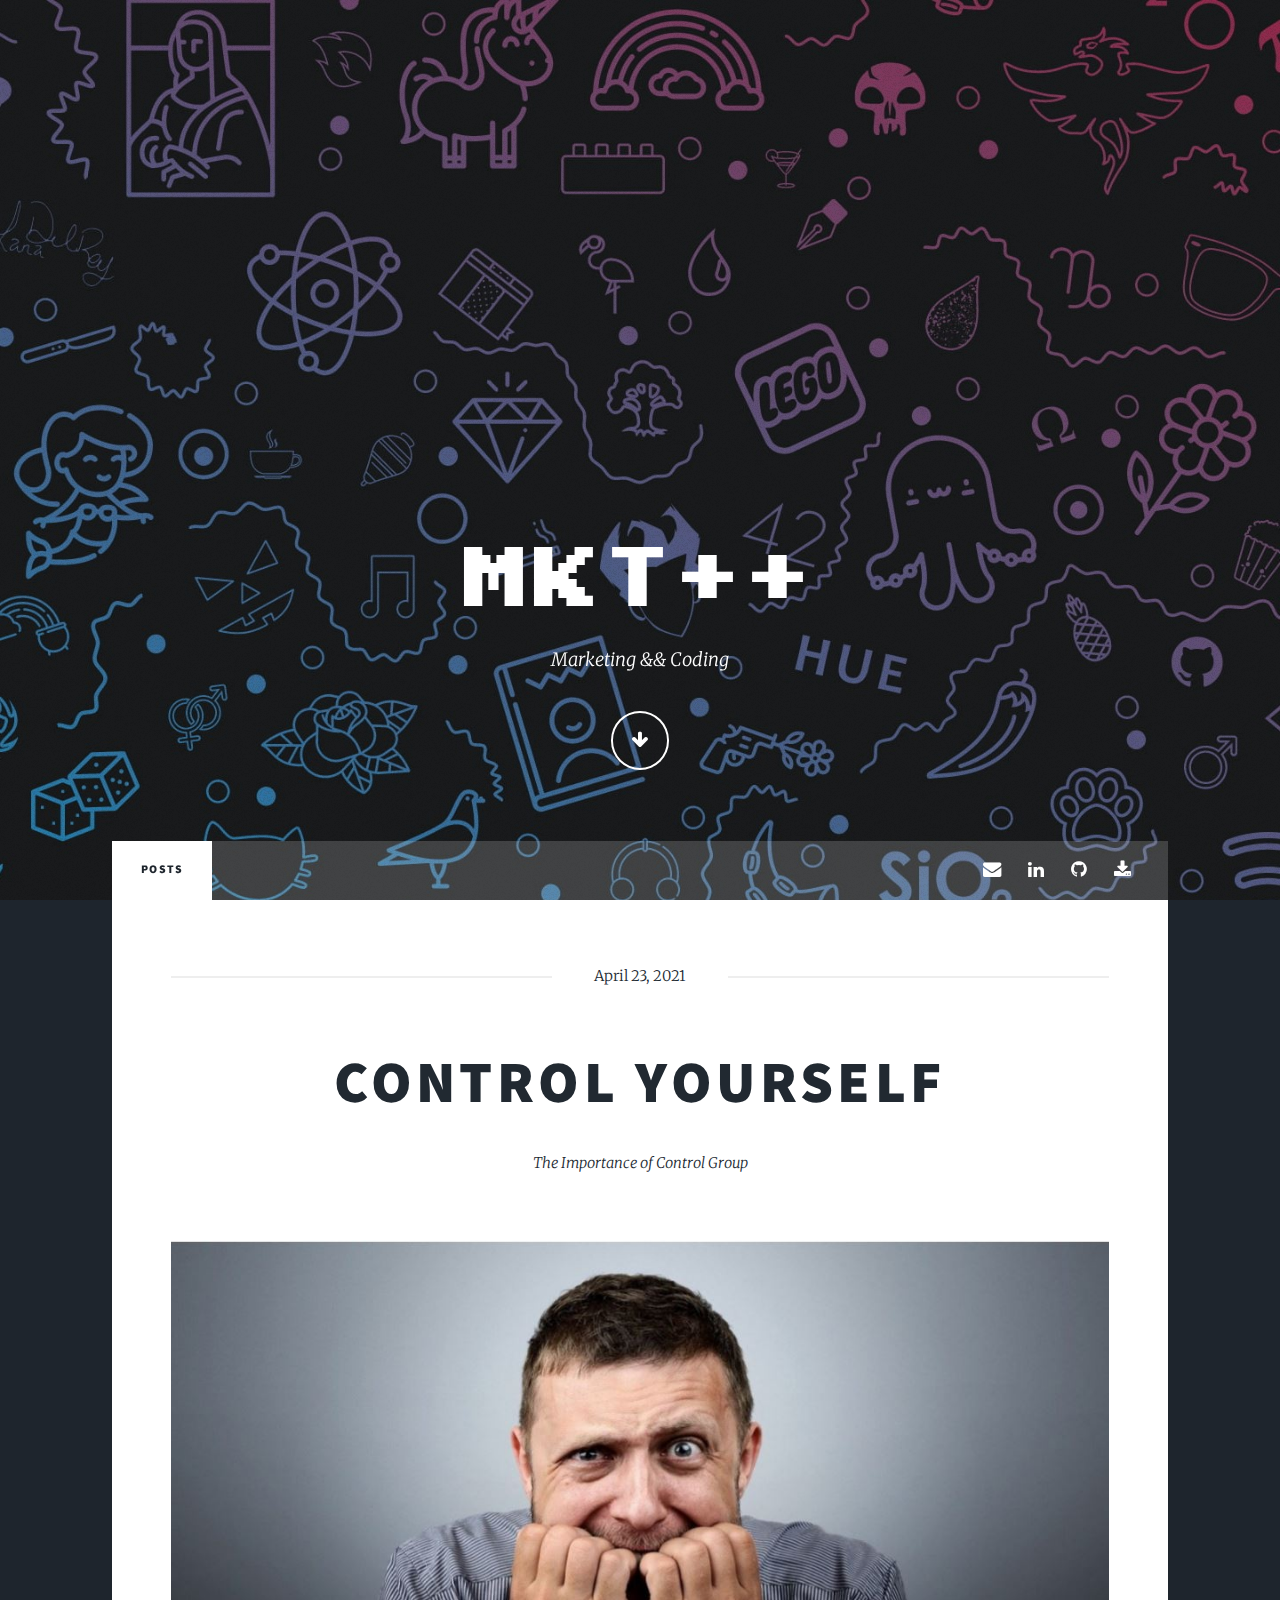
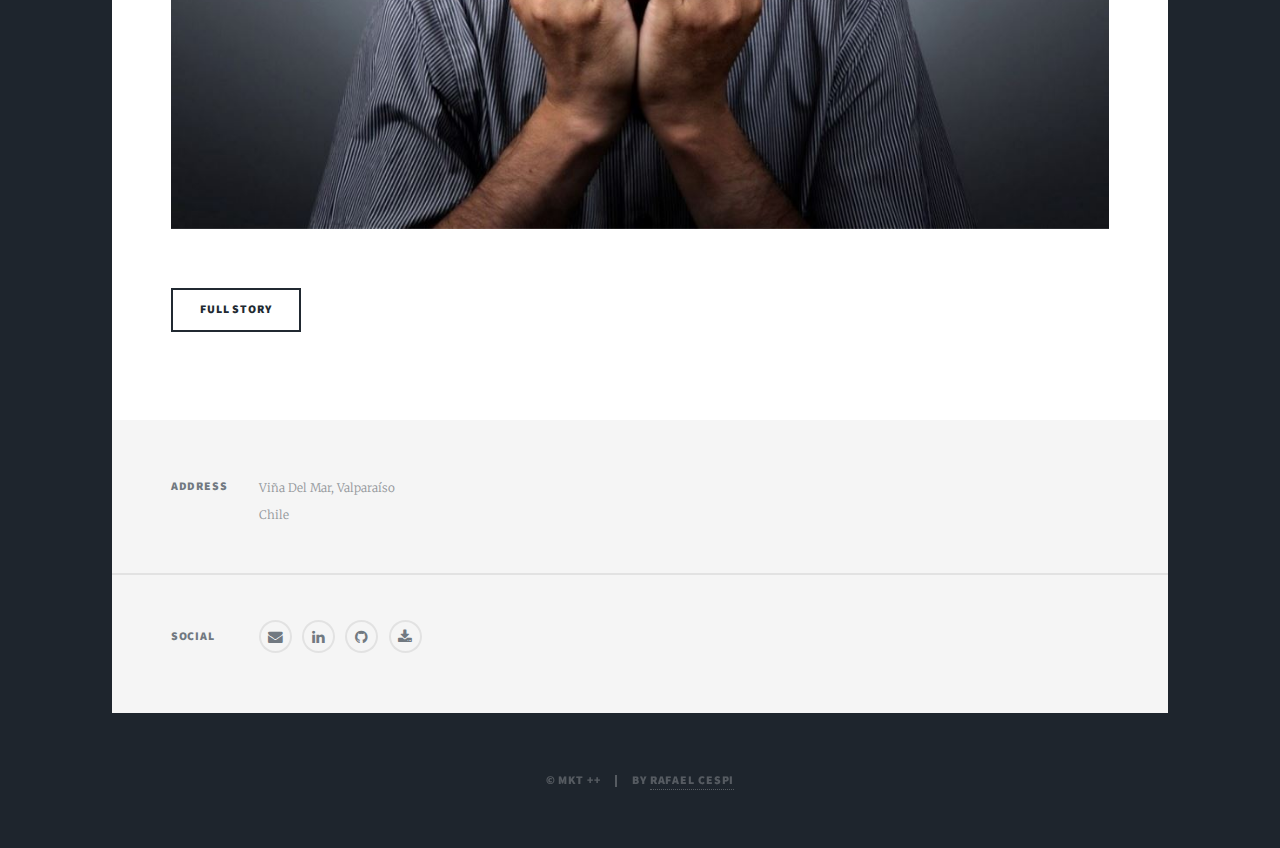
==== commit ed42333e: "deploy: f0897410b128a33f0bf5149dbe93361385d52179" ====
--- a/index.html
+++ b/index.html
@@ -49,7 +49,7 @@
 <div id="intro">
     <h1>
         
-             MKT &#43;&#43;
+             MKT&#43;&#43;
         
              <br/>  
         
@@ -120,16 +120,16 @@
         
         <span class="date">April 23, 2021</span>
         
-        <h2><a href="http://localhost:1313/post/2021-04-23-control-yoursefl/">Control Yourself</a></h2>
+        <h2><a href="https://cespira.github.io/post/2021-04-23-control-yoursefl/">Control Yourself</a></h2>
         
         <p>The Importance of Control Group</p>
         
     </header>
     
-    <a href="http://localhost:1313/post/2021-04-23-control-yoursefl/" class="image main"><img src="/images/banner/controlyf.JPG" alt="" /></a>
+    <a href="https://cespira.github.io/post/2021-04-23-control-yoursefl/" class="image main"><img src="/images/banner/controlyf.JPG" alt="" /></a>
     
     <ul class="actions">
-        <li><a href="http://localhost:1313/post/2021-04-23-control-yoursefl/" class="button big">Full Story</a></li>
+        <li><a href="https://cespira.github.io/post/2021-04-23-control-yoursefl/" class="button big">Full Story</a></li>
     </ul>
 </article>
 
--- a/assets/css/main.min.css
+++ b/assets/css/main.min.css
@@ -1 +1 @@
-@import "font-awesome.min.css";@import "https://fonts.googleapis.com/css?family=Merriweather:300,700,300italic,700italic|Source+Sans+Pro:900";html,body,div,span,applet,object,iframe,h1,h2,h3,h4,h5,h6,p,blockquote,pre,a,abbr,acronym,address,big,cite,code,del,dfn,em,img,ins,kbd,q,s,samp,small,strike,strong,sub,sup,tt,var,b,u,i,center,dl,dt,dd,ol,ul,li,fieldset,form,label,legend,table,caption,tbody,tfoot,thead,tr,th,td,article,aside,canvas,details,embed,figure,figcaption,footer,header,hgroup,menu,nav,output,ruby,section,summary,time,mark,audio,video{margin:0;padding:0;border:0;font-size:100%;font:inherit;vertical-align:baseline}article,aside,details,figcaption,figure,footer,header,hgroup,menu,nav,section{display:block}body{line-height:1}ol,ul{list-style:none}blockquote,q{quotes:none}blockquote:before,blockquote:after,q:before,q:after{content:'';content:none}table{border-collapse:collapse;border-spacing:0}body{-webkit-text-size-adjust:none}mark{background-color:initial;color:inherit}input::-moz-focus-inner{border:0;padding:0}input,select,textarea{-moz-appearance:none;-webkit-appearance:none;-ms-appearance:none;appearance:none}@-ms-viewport{width: device-width; }body{-ms-overflow-style:scrollbar}@media screen and (max-width:480px){html,body{min-width:320px}}html{box-sizing:border-box}*,*:before,*:after{box-sizing:inherit}body{background-color:#1e252d}body.is-preload *,body.is-preload *:before,body.is-preload *:after{-moz-animation:none!important;-webkit-animation:none!important;-ms-animation:none!important;animation:none!important;-moz-transition:none!important;-webkit-transition:none!important;-ms-transition:none!important;transition:none!important}html{font-size:16pt}@media screen and (max-width:1680px){html{font-size:12pt}}@media screen and (max-width:1280px){html{font-size:11pt}}@media screen and (max-width:360px){html{font-size:10pt}}body{color:#212931}body,input,select,textarea{font-family:merriweather,Georgia,serif;font-weight:300;font-size:1rem;line-height:2.375}a{-moz-transition:color .2s ease-in-out,background-color .2s ease-in-out,border-color .2s ease-in-out,box-shadow .2s ease-in-out;-webkit-transition:color .2s ease-in-out,background-color .2s ease-in-out,border-color .2s ease-in-out,box-shadow .2s ease-in-out;-ms-transition:color .2s ease-in-out,background-color .2s ease-in-out,border-color .2s ease-in-out,box-shadow .2s ease-in-out;transition:color .2s ease-in-out,background-color .2s ease-in-out,border-color .2s ease-in-out,box-shadow .2s ease-in-out;border-bottom:dotted 1px;text-decoration:none}a:hover{border-bottom-color:transparent}strong,b{font-weight:600}em,i{font-style:italic}p{text-align:justify;margin:0 0 2rem}h1,h2,h3,h4,h5,h6{font-family:source sans pro,Helvetica,sans-serif;font-weight:900;line-height:1.5;letter-spacing:.075em;text-transform:uppercase;margin:0 0 1rem}h1 a,h2 a,h3 a,h4 a,h5 a,h6 a{border-bottom:0;color:inherit;text-decoration:none}h1{font-size:4rem;line-height:1.1;margin:0 0 2rem}h2{font-size:1.75rem;line-height:1.3;margin:0 0 1.5rem}h3{font-size:1.25rem;margin:0 0 1.5rem}h4{font-size:1rem}h5{font-size:.9rem}h6{font-size:.8rem}sub{font-size:.8rem;position:relative;top:.5rem}sup{font-size:.8rem;position:relative;top:-.5rem}blockquote{border-left:solid 4px;font-style:italic;margin:0 0 2rem;padding:.5rem 0 .5rem 2rem}code{border:solid 2px;font-family:courier new,monospace;font-size:.9rem;margin:0 .25rem;padding:.25rem .65rem}pre{-webkit-overflow-scrolling:touch;font-family:courier new,monospace;font-size:.9rem;margin:0 0 2rem}pre code{display:block;line-height:1.75;padding:1rem 1.5rem;overflow-x:auto}hr{border:0;border-bottom:solid 2px;margin:3rem 0}hr.major{margin:5rem 0}.align-left{text-align:left}.align-center{text-align:center}.align-right{text-align:right}input,select,textarea{color:#212931}a{color:#212931;border-bottom-color:rgba(33,41,49,.5)}a:hover{border-bottom-color:transparent;color:#18bfef!important}strong,b{color:#212931}h1,h2,h3,h4,h5,h6{color:#212931}blockquote{border-left-color:#eee}code{background:rgba(220,220,220,.25);border-color:#eee}hr{border-bottom-color:#eee}.row{display:flex;flex-wrap:wrap;box-sizing:border-box;align-items:stretch}.row>*{box-sizing:border-box}.row.gtr-uniform>*>:last-child{margin-bottom:0}.row.aln-left{justify-content:flex-start}.row.aln-center{justify-content:center}.row.aln-right{justify-content:flex-end}.row.aln-top{align-items:flex-start}.row.aln-middle{align-items:center}.row.aln-bottom{align-items:flex-end}.row>.imp{order:-1}.row>.col-1{width:8.33333333%}.row>.off-1{margin-left:8.33333333%}.row>.col-2{width:16.66666667%}.row>.off-2{margin-left:16.66666667%}.row>.col-3{width:25%}.row>.off-3{margin-left:25%}.row>.col-4{width:33.33333333%}.row>.off-4{margin-left:33.33333333%}.row>.col-5{width:41.66666667%}.row>.off-5{margin-left:41.66666667%}.row>.col-6{width:50%}.row>.off-6{margin-left:50%}.row>.col-7{width:58.33333333%}.row>.off-7{margin-left:58.33333333%}.row>.col-8{width:66.66666667%}.row>.off-8{margin-left:66.66666667%}.row>.col-9{width:75%}.row>.off-9{margin-left:75%}.row>.col-10{width:83.33333333%}.row>.off-10{margin-left:83.33333333%}.row>.col-11{width:91.66666667%}.row>.off-11{margin-left:91.66666667%}.row>.col-12{width:100%}.row>.off-12{margin-left:100%}.row.gtr-0{margin-top:0;margin-left:0}.row.gtr-0>*{padding:0 0 0 0}.row.gtr-0.gtr-uniform{margin-top:0}.row.gtr-0.gtr-uniform>*{padding-top:0}.row.gtr-25{margin-top:0;margin-left:-.375rem}.row.gtr-25>*{padding:0 0 0 .375rem}.row.gtr-25.gtr-uniform{margin-top:-.375rem}.row.gtr-25.gtr-uniform>*{padding-top:.375rem}.row.gtr-50{margin-top:0;margin-left:-.75rem}.row.gtr-50>*{padding:0 0 0 .75rem}.row.gtr-50.gtr-uniform{margin-top:-.75rem}.row.gtr-50.gtr-uniform>*{padding-top:.75rem}.row{margin-top:0;margin-left:-1.5rem}.row>*{padding:0 0 0 1.5rem}.row.gtr-uniform{margin-top:-1.5rem}.row.gtr-uniform>*{padding-top:1.5rem}.row.gtr-150{margin-top:0;margin-left:-2.25rem}.row.gtr-150>*{padding:0 0 0 2.25rem}.row.gtr-150.gtr-uniform{margin-top:-2.25rem}.row.gtr-150.gtr-uniform>*{padding-top:2.25rem}.row.gtr-200{margin-top:0;margin-left:-3rem}.row.gtr-200>*{padding:0 0 0 3rem}.row.gtr-200.gtr-uniform{margin-top:-3rem}.row.gtr-200.gtr-uniform>*{padding-top:3rem}@media screen and (max-width:1680px){.row{display:flex;flex-wrap:wrap;box-sizing:border-box;align-items:stretch}.row>*{box-sizing:border-box}.row.gtr-uniform>*>:last-child{margin-bottom:0}.row.aln-left{justify-content:flex-start}.row.aln-center{justify-content:center}.row.aln-right{justify-content:flex-end}.row.aln-top{align-items:flex-start}.row.aln-middle{align-items:center}.row.aln-bottom{align-items:flex-end}.row>.imp-xlarge{order:-1}.row>.col-1-xlarge{width:8.33333333%}.row>.off-1-xlarge{margin-left:8.33333333%}.row>.col-2-xlarge{width:16.66666667%}.row>.off-2-xlarge{margin-left:16.66666667%}.row>.col-3-xlarge{width:25%}.row>.off-3-xlarge{margin-left:25%}.row>.col-4-xlarge{width:33.33333333%}.row>.off-4-xlarge{margin-left:33.33333333%}.row>.col-5-xlarge{width:41.66666667%}.row>.off-5-xlarge{margin-left:41.66666667%}.row>.col-6-xlarge{width:50%}.row>.off-6-xlarge{margin-left:50%}.row>.col-7-xlarge{width:58.33333333%}.row>.off-7-xlarge{margin-left:58.33333333%}.row>.col-8-xlarge{width:66.66666667%}.row>.off-8-xlarge{margin-left:66.66666667%}.row>.col-9-xlarge{width:75%}.row>.off-9-xlarge{margin-left:75%}.row>.col-10-xlarge{width:83.33333333%}.row>.off-10-xlarge{margin-left:83.33333333%}.row>.col-11-xlarge{width:91.66666667%}.row>.off-11-xlarge{margin-left:91.66666667%}.row>.col-12-xlarge{width:100%}.row>.off-12-xlarge{margin-left:100%}.row.gtr-0{margin-top:0;margin-left:0}.row.gtr-0>*{padding:0 0 0 0}.row.gtr-0.gtr-uniform{margin-top:0}.row.gtr-0.gtr-uniform>*{padding-top:0}.row.gtr-25{margin-top:0;margin-left:-.375rem}.row.gtr-25>*{padding:0 0 0 .375rem}.row.gtr-25.gtr-uniform{margin-top:-.375rem}.row.gtr-25.gtr-uniform>*{padding-top:.375rem}.row.gtr-50{margin-top:0;margin-left:-.75rem}.row.gtr-50>*{padding:0 0 0 .75rem}.row.gtr-50.gtr-uniform{margin-top:-.75rem}.row.gtr-50.gtr-uniform>*{padding-top:.75rem}.row{margin-top:0;margin-left:-1.5rem}.row>*{padding:0 0 0 1.5rem}.row.gtr-uniform{margin-top:-1.5rem}.row.gtr-uniform>*{padding-top:1.5rem}.row.gtr-150{margin-top:0;margin-left:-2.25rem}.row.gtr-150>*{padding:0 0 0 2.25rem}.row.gtr-150.gtr-uniform{margin-top:-2.25rem}.row.gtr-150.gtr-uniform>*{padding-top:2.25rem}.row.gtr-200{margin-top:0;margin-left:-3rem}.row.gtr-200>*{padding:0 0 0 3rem}.row.gtr-200.gtr-uniform{margin-top:-3rem}.row.gtr-200.gtr-uniform>*{padding-top:3rem}}@media screen and (max-width:1280px){.row{display:flex;flex-wrap:wrap;box-sizing:border-box;align-items:stretch}.row>*{box-sizing:border-box}.row.gtr-uniform>*>:last-child{margin-bottom:0}.row.aln-left{justify-content:flex-start}.row.aln-center{justify-content:center}.row.aln-right{justify-content:flex-end}.row.aln-top{align-items:flex-start}.row.aln-middle{align-items:center}.row.aln-bottom{align-items:flex-end}.row>.imp-large{order:-1}.row>.col-1-large{width:8.33333333%}.row>.off-1-large{margin-left:8.33333333%}.row>.col-2-large{width:16.66666667%}.row>.off-2-large{margin-left:16.66666667%}.row>.col-3-large{width:25%}.row>.off-3-large{margin-left:25%}.row>.col-4-large{width:33.33333333%}.row>.off-4-large{margin-left:33.33333333%}.row>.col-5-large{width:41.66666667%}.row>.off-5-large{margin-left:41.66666667%}.row>.col-6-large{width:50%}.row>.off-6-large{margin-left:50%}.row>.col-7-large{width:58.33333333%}.row>.off-7-large{margin-left:58.33333333%}.row>.col-8-large{width:66.66666667%}.row>.off-8-large{margin-left:66.66666667%}.row>.col-9-large{width:75%}.row>.off-9-large{margin-left:75%}.row>.col-10-large{width:83.33333333%}.row>.off-10-large{margin-left:83.33333333%}.row>.col-11-large{width:91.66666667%}.row>.off-11-large{margin-left:91.66666667%}.row>.col-12-large{width:100%}.row>.off-12-large{margin-left:100%}.row.gtr-0{margin-top:0;margin-left:0}.row.gtr-0>*{padding:0 0 0 0}.row.gtr-0.gtr-uniform{margin-top:0}.row.gtr-0.gtr-uniform>*{padding-top:0}.row.gtr-25{margin-top:0;margin-left:-.375rem}.row.gtr-25>*{padding:0 0 0 .375rem}.row.gtr-25.gtr-uniform{margin-top:-.375rem}.row.gtr-25.gtr-uniform>*{padding-top:.375rem}.row.gtr-50{margin-top:0;margin-left:-.75rem}.row.gtr-50>*{padding:0 0 0 .75rem}.row.gtr-50.gtr-uniform{margin-top:-.75rem}.row.gtr-50.gtr-uniform>*{padding-top:.75rem}.row{margin-top:0;margin-left:-1.5rem}.row>*{padding:0 0 0 1.5rem}.row.gtr-uniform{margin-top:-1.5rem}.row.gtr-uniform>*{padding-top:1.5rem}.row.gtr-150{margin-top:0;margin-left:-2.25rem}.row.gtr-150>*{padding:0 0 0 2.25rem}.row.gtr-150.gtr-uniform{margin-top:-2.25rem}.row.gtr-150.gtr-uniform>*{padding-top:2.25rem}.row.gtr-200{margin-top:0;margin-left:-3rem}.row.gtr-200>*{padding:0 0 0 3rem}.row.gtr-200.gtr-uniform{margin-top:-3rem}.row.gtr-200.gtr-uniform>*{padding-top:3rem}}@media screen and (max-width:980px){.row{display:flex;flex-wrap:wrap;box-sizing:border-box;align-items:stretch}.row>*{box-sizing:border-box}.row.gtr-uniform>*>:last-child{margin-bottom:0}.row.aln-left{justify-content:flex-start}.row.aln-center{justify-content:center}.row.aln-right{justify-content:flex-end}.row.aln-top{align-items:flex-start}.row.aln-middle{align-items:center}.row.aln-bottom{align-items:flex-end}.row>.imp-medium{order:-1}.row>.col-1-medium{width:8.33333333%}.row>.off-1-medium{margin-left:8.33333333%}.row>.col-2-medium{width:16.66666667%}.row>.off-2-medium{margin-left:16.66666667%}.row>.col-3-medium{width:25%}.row>.off-3-medium{margin-left:25%}.row>.col-4-medium{width:33.33333333%}.row>.off-4-medium{margin-left:33.33333333%}.row>.col-5-medium{width:41.66666667%}.row>.off-5-medium{margin-left:41.66666667%}.row>.col-6-medium{width:50%}.row>.off-6-medium{margin-left:50%}.row>.col-7-medium{width:58.33333333%}.row>.off-7-medium{margin-left:58.33333333%}.row>.col-8-medium{width:66.66666667%}.row>.off-8-medium{margin-left:66.66666667%}.row>.col-9-medium{width:75%}.row>.off-9-medium{margin-left:75%}.row>.col-10-medium{width:83.33333333%}.row>.off-10-medium{margin-left:83.33333333%}.row>.col-11-medium{width:91.66666667%}.row>.off-11-medium{margin-left:91.66666667%}.row>.col-12-medium{width:100%}.row>.off-12-medium{margin-left:100%}.row.gtr-0{margin-top:0;margin-left:0}.row.gtr-0>*{padding:0 0 0 0}.row.gtr-0.gtr-uniform{margin-top:0}.row.gtr-0.gtr-uniform>*{padding-top:0}.row.gtr-25{margin-top:0;margin-left:-.375rem}.row.gtr-25>*{padding:0 0 0 .375rem}.row.gtr-25.gtr-uniform{margin-top:-.375rem}.row.gtr-25.gtr-uniform>*{padding-top:.375rem}.row.gtr-50{margin-top:0;margin-left:-.75rem}.row.gtr-50>*{padding:0 0 0 .75rem}.row.gtr-50.gtr-uniform{margin-top:-.75rem}.row.gtr-50.gtr-uniform>*{padding-top:.75rem}.row{margin-top:0;margin-left:-1.5rem}.row>*{padding:0 0 0 1.5rem}.row.gtr-uniform{margin-top:-1.5rem}.row.gtr-uniform>*{padding-top:1.5rem}.row.gtr-150{margin-top:0;margin-left:-2.25rem}.row.gtr-150>*{padding:0 0 0 2.25rem}.row.gtr-150.gtr-uniform{margin-top:-2.25rem}.row.gtr-150.gtr-uniform>*{padding-top:2.25rem}.row.gtr-200{margin-top:0;margin-left:-3rem}.row.gtr-200>*{padding:0 0 0 3rem}.row.gtr-200.gtr-uniform{margin-top:-3rem}.row.gtr-200.gtr-uniform>*{padding-top:3rem}}@media screen and (max-width:736px){.row{display:flex;flex-wrap:wrap;box-sizing:border-box;align-items:stretch}.row>*{box-sizing:border-box}.row.gtr-uniform>*>:last-child{margin-bottom:0}.row.aln-left{justify-content:flex-start}.row.aln-center{justify-content:center}.row.aln-right{justify-content:flex-end}.row.aln-top{align-items:flex-start}.row.aln-middle{align-items:center}.row.aln-bottom{align-items:flex-end}.row>.imp-small{order:-1}.row>.col-1-small{width:8.33333333%}.row>.off-1-small{margin-left:8.33333333%}.row>.col-2-small{width:16.66666667%}.row>.off-2-small{margin-left:16.66666667%}.row>.col-3-small{width:25%}.row>.off-3-small{margin-left:25%}.row>.col-4-small{width:33.33333333%}.row>.off-4-small{margin-left:33.33333333%}.row>.col-5-small{width:41.66666667%}.row>.off-5-small{margin-left:41.66666667%}.row>.col-6-small{width:50%}.row>.off-6-small{margin-left:50%}.row>.col-7-small{width:58.33333333%}.row>.off-7-small{margin-left:58.33333333%}.row>.col-8-small{width:66.66666667%}.row>.off-8-small{margin-left:66.66666667%}.row>.col-9-small{width:75%}.row>.off-9-small{margin-left:75%}.row>.col-10-small{width:83.33333333%}.row>.off-10-small{margin-left:83.33333333%}.row>.col-11-small{width:91.66666667%}.row>.off-11-small{margin-left:91.66666667%}.row>.col-12-small{width:100%}.row>.off-12-small{margin-left:100%}.row.gtr-0{margin-top:0;margin-left:0}.row.gtr-0>*{padding:0 0 0 0}.row.gtr-0.gtr-uniform{margin-top:0}.row.gtr-0.gtr-uniform>*{padding-top:0}.row.gtr-25{margin-top:0;margin-left:-.375rem}.row.gtr-25>*{padding:0 0 0 .375rem}.row.gtr-25.gtr-uniform{margin-top:-.375rem}.row.gtr-25.gtr-uniform>*{padding-top:.375rem}.row.gtr-50{margin-top:0;margin-left:-.75rem}.row.gtr-50>*{padding:0 0 0 .75rem}.row.gtr-50.gtr-uniform{margin-top:-.75rem}.row.gtr-50.gtr-uniform>*{padding-top:.75rem}.row{margin-top:0;margin-left:-1.5rem}.row>*{padding:0 0 0 1.5rem}.row.gtr-uniform{margin-top:-1.5rem}.row.gtr-uniform>*{padding-top:1.5rem}.row.gtr-150{margin-top:0;margin-left:-2.25rem}.row.gtr-150>*{padding:0 0 0 2.25rem}.row.gtr-150.gtr-uniform{margin-top:-2.25rem}.row.gtr-150.gtr-uniform>*{padding-top:2.25rem}.row.gtr-200{margin-top:0;margin-left:-3rem}.row.gtr-200>*{padding:0 0 0 3rem}.row.gtr-200.gtr-uniform{margin-top:-3rem}.row.gtr-200.gtr-uniform>*{padding-top:3rem}}@media screen and (max-width:480px){.row{display:flex;flex-wrap:wrap;box-sizing:border-box;align-items:stretch}.row>*{box-sizing:border-box}.row.gtr-uniform>*>:last-child{margin-bottom:0}.row.aln-left{justify-content:flex-start}.row.aln-center{justify-content:center}.row.aln-right{justify-content:flex-end}.row.aln-top{align-items:flex-start}.row.aln-middle{align-items:center}.row.aln-bottom{align-items:flex-end}.row>.imp-xsmall{order:-1}.row>.col-1-xsmall{width:8.33333333%}.row>.off-1-xsmall{margin-left:8.33333333%}.row>.col-2-xsmall{width:16.66666667%}.row>.off-2-xsmall{margin-left:16.66666667%}.row>.col-3-xsmall{width:25%}.row>.off-3-xsmall{margin-left:25%}.row>.col-4-xsmall{width:33.33333333%}.row>.off-4-xsmall{margin-left:33.33333333%}.row>.col-5-xsmall{width:41.66666667%}.row>.off-5-xsmall{margin-left:41.66666667%}.row>.col-6-xsmall{width:50%}.row>.off-6-xsmall{margin-left:50%}.row>.col-7-xsmall{width:58.33333333%}.row>.off-7-xsmall{margin-left:58.33333333%}.row>.col-8-xsmall{width:66.66666667%}.row>.off-8-xsmall{margin-left:66.66666667%}.row>.col-9-xsmall{width:75%}.row>.off-9-xsmall{margin-left:75%}.row>.col-10-xsmall{width:83.33333333%}.row>.off-10-xsmall{margin-left:83.33333333%}.row>.col-11-xsmall{width:91.66666667%}.row>.off-11-xsmall{margin-left:91.66666667%}.row>.col-12-xsmall{width:100%}.row>.off-12-xsmall{margin-left:100%}.row.gtr-0{margin-top:0;margin-left:0}.row.gtr-0>*{padding:0 0 0 0}.row.gtr-0.gtr-uniform{margin-top:0}.row.gtr-0.gtr-uniform>*{padding-top:0}.row.gtr-25{margin-top:0;margin-left:-.375rem}.row.gtr-25>*{padding:0 0 0 .375rem}.row.gtr-25.gtr-uniform{margin-top:-.375rem}.row.gtr-25.gtr-uniform>*{padding-top:.375rem}.row.gtr-50{margin-top:0;margin-left:-.75rem}.row.gtr-50>*{padding:0 0 0 .75rem}.row.gtr-50.gtr-uniform{margin-top:-.75rem}.row.gtr-50.gtr-uniform>*{padding-top:.75rem}.row{margin-top:0;margin-left:-1.5rem}.row>*{padding:0 0 0 1.5rem}.row.gtr-uniform{margin-top:-1.5rem}.row.gtr-uniform>*{padding-top:1.5rem}.row.gtr-150{margin-top:0;margin-left:-2.25rem}.row.gtr-150>*{padding:0 0 0 2.25rem}.row.gtr-150.gtr-uniform{margin-top:-2.25rem}.row.gtr-150.gtr-uniform>*{padding-top:2.25rem}.row.gtr-200{margin-top:0;margin-left:-3rem}.row.gtr-200>*{padding:0 0 0 3rem}.row.gtr-200.gtr-uniform{margin-top:-3rem}.row.gtr-200.gtr-uniform>*{padding-top:3rem}}@media screen and (max-width:360px){.row{display:flex;flex-wrap:wrap;box-sizing:border-box;align-items:stretch}.row>*{box-sizing:border-box}.row.gtr-uniform>*>:last-child{margin-bottom:0}.row.aln-left{justify-content:flex-start}.row.aln-center{justify-content:center}.row.aln-right{justify-content:flex-end}.row.aln-top{align-items:flex-start}.row.aln-middle{align-items:center}.row.aln-bottom{align-items:flex-end}.row>.imp-xxsmall{order:-1}.row>.col-1-xxsmall{width:8.33333333%}.row>.off-1-xxsmall{margin-left:8.33333333%}.row>.col-2-xxsmall{width:16.66666667%}.row>.off-2-xxsmall{margin-left:16.66666667%}.row>.col-3-xxsmall{width:25%}.row>.off-3-xxsmall{margin-left:25%}.row>.col-4-xxsmall{width:33.33333333%}.row>.off-4-xxsmall{margin-left:33.33333333%}.row>.col-5-xxsmall{width:41.66666667%}.row>.off-5-xxsmall{margin-left:41.66666667%}.row>.col-6-xxsmall{width:50%}.row>.off-6-xxsmall{margin-left:50%}.row>.col-7-xxsmall{width:58.33333333%}.row>.off-7-xxsmall{margin-left:58.33333333%}.row>.col-8-xxsmall{width:66.66666667%}.row>.off-8-xxsmall{margin-left:66.66666667%}.row>.col-9-xxsmall{width:75%}.row>.off-9-xxsmall{margin-left:75%}.row>.col-10-xxsmall{width:83.33333333%}.row>.off-10-xxsmall{margin-left:83.33333333%}.row>.col-11-xxsmall{width:91.66666667%}.row>.off-11-xxsmall{margin-left:91.66666667%}.row>.col-12-xxsmall{width:100%}.row>.off-12-xxsmall{margin-left:100%}.row.gtr-0{margin-top:0;margin-left:0}.row.gtr-0>*{padding:0 0 0 0}.row.gtr-0.gtr-uniform{margin-top:0}.row.gtr-0.gtr-uniform>*{padding-top:0}.row.gtr-25{margin-top:0;margin-left:-.375rem}.row.gtr-25>*{padding:0 0 0 .375rem}.row.gtr-25.gtr-uniform{margin-top:-.375rem}.row.gtr-25.gtr-uniform>*{padding-top:.375rem}.row.gtr-50{margin-top:0;margin-left:-.75rem}.row.gtr-50>*{padding:0 0 0 .75rem}.row.gtr-50.gtr-uniform{margin-top:-.75rem}.row.gtr-50.gtr-uniform>*{padding-top:.75rem}.row{margin-top:0;margin-left:-1.5rem}.row>*{padding:0 0 0 1.5rem}.row.gtr-uniform{margin-top:-1.5rem}.row.gtr-uniform>*{padding-top:1.5rem}.row.gtr-150{margin-top:0;margin-left:-2.25rem}.row.gtr-150>*{padding:0 0 0 2.25rem}.row.gtr-150.gtr-uniform{margin-top:-2.25rem}.row.gtr-150.gtr-uniform>*{padding-top:2.25rem}.row.gtr-200{margin-top:0;margin-left:-3rem}.row.gtr-200>*{padding:0 0 0 3rem}.row.gtr-200.gtr-uniform{margin-top:-3rem}.row.gtr-200.gtr-uniform>*{padding-top:3rem}}.box{border:solid 2px;margin-bottom:2rem;padding:1.5rem}.box>:last-child,.box>:last-child>:last-child,.box>:last-child>:last-child>:last-child{margin-bottom:0}.box.alt{border:0;border-radius:0;padding:0}.box{border-color:#eee}input[type=submit],input[type=reset],input[type=button],button,.button{-moz-appearance:none;-webkit-appearance:none;-ms-appearance:none;appearance:none;-moz-transition:background-color .2s ease-in-out,box-shadow .2s ease-in-out,color .2s ease-in-out;-webkit-transition:background-color .2s ease-in-out,box-shadow .2s ease-in-out,color .2s ease-in-out;-ms-transition:background-color .2s ease-in-out,box-shadow .2s ease-in-out,color .2s ease-in-out;transition:background-color .2s ease-in-out,box-shadow .2s ease-in-out,color .2s ease-in-out;border:0;border-radius:0;cursor:pointer;display:inline-block;font-family:source sans pro,Helvetica,sans-serif;font-size:.8rem;font-weight:900;letter-spacing:.075em;height:3rem;line-height:3rem;padding:0 2rem;text-align:center;text-decoration:none;text-transform:uppercase;white-space:nowrap}input.icon[type=submit]:before,input.icon[type=reset]:before,input.icon[type=button]:before,button.icon:before,.button.icon:before{margin-right:.5rem}input.icon.solo[type=submit],input.icon.solo[type=reset],input.icon.solo[type=button],button.icon.solo,.button.icon.solo{position:relative;width:4rem;height:4rem;line-height:4rem;border-radius:4rem;text-indent:4rem;overflow:hidden;padding:0;white-space:nowrap}input.icon.solo[type=submit]:before,input.icon.solo[type=reset]:before,input.icon.solo[type=button]:before,button.icon.solo:before,.button.icon.solo:before{position:absolute;display:block;top:0;left:0;width:inherit;height:inherit;line-height:inherit;font-size:1.25rem;margin-right:0;text-align:center;text-indent:0}input.fit[type=submit],input.fit[type=reset],input.fit[type=button],button.fit,.button.fit{width:100%}input.small[type=submit],input.small[type=reset],input.small[type=button],button.small,.button.small{font-size:.7rem;height:2.5rem;line-height:2.5rem;padding:0 1.5rem}input.large[type=submit],input.large[type=reset],input.large[type=button],button.large,.button.large{font-size:.9rem;height:3.5rem;line-height:3.5rem;padding:0 2.75rem}@media screen and (max-width:980px){input[type=submit],input[type=reset],input[type=button],button,.button{font-size:.9rem;height:3.25rem;line-height:3.25rem}input.large[type=submit],input.large[type=reset],input.large[type=button],button.large,.button.large{font-size:1rem;height:3.75rem;line-height:3.75rem}}input.disabled[type=submit],input[type=submit]:disabled,input.disabled[type=reset],input[type=reset]:disabled,input.disabled[type=button],input[type=button]:disabled,button.disabled,button:disabled,.button.disabled,.button:disabled{pointer-events:none;opacity:.25}input[type=submit],input[type=reset],input[type=button],button,.button{background-color:initial;box-shadow:inset 0 0 0 2px #212931;color:#212931!important}input[type=submit]:hover,input[type=reset]:hover,input[type=button]:hover,button:hover,.button:hover{box-shadow:inset 0 0 0 2px #18bfef;color:#18bfef!important}input.primary[type=submit],input.primary[type=reset],input.primary[type=button],button.primary,.button.primary{background-color:#212931;box-shadow:none;color:#fff!important}input.primary[type=submit]:hover,input.primary[type=reset]:hover,input.primary[type=button]:hover,button.primary:hover,.button.primary:hover{background-color:#18bfef}form{margin:0 0 2rem}form>:last-child{margin-bottom:0}form>.fields{display:-moz-flex;display:-webkit-flex;display:-ms-flex;display:flex;-moz-flex-wrap:wrap;-webkit-flex-wrap:wrap;-ms-flex-wrap:wrap;flex-wrap:wrap;width:calc(100% + 3rem);margin:-1.5rem 0 2rem -1.5rem}form>.fields>.field{-moz-flex-grow:0;-webkit-flex-grow:0;-ms-flex-grow:0;flex-grow:0;-moz-flex-shrink:0;-webkit-flex-shrink:0;-ms-flex-shrink:0;flex-shrink:0;padding:1.5rem 0 0 1.5rem;width:calc(100% - 1.5rem)}form>.fields>.field.half{width:calc(50% - .75rem)}form>.fields>.field.third{width:calc(100%/3 - .5rem)}form>.fields>.field.quarter{width:calc(25% - .375rem)}@media screen and (max-width:480px){form>.fields{width:calc(100% + 3rem);margin:-1.5rem 0 2rem -1.5rem}form>.fields>.field{padding:1.5rem 0 0 1.5rem;width:calc(100% - 1.5rem)}form>.fields>.field.half{width:calc(100% - 1.5rem)}form>.fields>.field.third{width:calc(100% - 1.5rem)}form>.fields>.field.quarter{width:calc(100% - 1.5rem)}}label{display:block;font-family:source sans pro,Helvetica,sans-serif;font-weight:900;line-height:1.5;letter-spacing:.075em;font-size:.8rem;text-transform:uppercase;margin:0 0 .75rem}@media screen and (max-width:980px){label{font-size:.9rem}}input[type=text],input[type=password],input[type=email],select,textarea{-moz-appearance:none;-webkit-appearance:none;-ms-appearance:none;appearance:none;background:0 0;border-radius:0;border:solid 2px;color:inherit;display:block;outline:0;padding:0 1rem;text-decoration:none;width:100%}input[type=text]:invalid,input[type=password]:invalid,input[type=email]:invalid,select:invalid,textarea:invalid{box-shadow:none}select{background-size:1.25rem;background-repeat:no-repeat;background-position:calc(100% - 1rem);height:3rem;padding-right:3rem;text-overflow:ellipsis}select:focus::-ms-value{background-color:initial}select::-ms-expand{display:none}input[type=text],input[type=password],input[type=email],select{height:3rem}textarea{padding:.75rem 1rem}input[type=checkbox],input[type=radio]{-moz-appearance:none;-webkit-appearance:none;-ms-appearance:none;appearance:none;display:block;float:left;margin-right:-2rem;opacity:0;width:1rem;z-index:-1}input[type=checkbox]+label,input[type=radio]+label{text-decoration:none;cursor:pointer;display:inline-block;font-size:1rem;letter-spacing:0;font-family:merriweather,Georgia,serif;text-transform:none;font-weight:300;padding-left:2.8rem;padding-right:1rem;position:relative}input[type=checkbox]+label:before,input[type=radio]+label:before{-moz-osx-font-smoothing:grayscale;-webkit-font-smoothing:antialiased;font-family:FontAwesome;font-style:normal;font-weight:400;text-transform:none!important}input[type=checkbox]+label:before,input[type=radio]+label:before{border-radius:0;border:solid 2px;content:'';display:inline-block;height:1.8rem;left:0;line-height:1.725rem;position:absolute;text-align:center;top:-.125rem;width:1.8rem}input[type=checkbox]:checked+label:before,input[type=radio]:checked+label:before{content:'\f00c'}input[type=checkbox]+label:before{border-radius:0}input[type=radio]+label:before{border-radius:100%}::-webkit-input-placeholder{opacity:1}:-moz-placeholder{opacity:1}::-moz-placeholder{opacity:1}:-ms-input-placeholder{opacity:1}label{color:#212931}input[type=text],input[type=password],input[type=email],select,textarea{border-color:#eee}input[type=text]:focus,input[type=password]:focus,input[type=email]:focus,select:focus,textarea:focus{border-color:#18bfef}select{background-image:url("data:image/svg+xml;charset=utf8,%3Csvg xmlns=%22http://www.w3.org/2000/svg%22 width=%2240%22 height=%2240%22 preserveAspectRatio=%22none%22 viewBox=%220 0 40 40%22%3E%3Cpath d=%22M9.4 12.3l10.4 10.4 10.4-10.4c.2-.2.5-.4.9-.4.3.0.6.1.9.4l3.3 3.3c.2.2.4.5.4.9s-.1.6-.4.9L20.7 31.9c-.2.2-.5.4-.9.4-.3.0-.6-.1-.9-.4L4.3 17.3c-.2-.2-.4-.5-.4-.9s.1-.6.4-.9l3.3-3.3c.2-.2.5-.4.9-.4S9.1 12.1 9.4 12.3z%22 fill=%22%23eee%22/%3E%3C/svg%3E")}select option{background-color:#fff;color:#212931}.select-wrapper:before{color:#eee}input[type=checkbox]+label,input[type=radio]+label{color:#212931}input[type=checkbox]+label:before,input[type=radio]+label:before{border-color:#eee}input[type=checkbox]:checked+label:before,input[type=radio]:checked+label:before{background-color:#212931;border-color:#212931;color:#fff}input[type=checkbox]:focus+label:before,input[type=radio]:focus+label:before{border-color:#18bfef}::-webkit-input-placeholder{color:#909498!important}:-moz-placeholder{color:#909498!important}::-moz-placeholder{color:#909498!important}:-ms-input-placeholder{color:#909498!important}.formerize-placeholder{color:#909498!important}.icon{text-decoration:none;border-bottom:none;position:relative}.icon:before{-moz-osx-font-smoothing:grayscale;-webkit-font-smoothing:antialiased;font-family:FontAwesome;font-style:normal;font-weight:400;text-transform:none!important}.icon>.label{display:none}.image{border:0;display:inline-block;position:relative}.image img{display:block}.image.left,.image.right{max-width:40%}.image.left img,.image.right img{width:100%}.image.left{float:left;margin:0 2rem 2rem 0;top:.75rem}.image.right{float:right;margin:0 0 2rem 2rem;top:.75rem}.image.fit{display:block;margin:2.5rem 0;width:100%}.image.fit:first-child{margin-top:0}.image.fit img{width:100%}.image.main{display:block;margin:4rem 0;width:100%}.image.main:first-child{margin-top:0}.image.main img{width:100%}@media screen and (max-width:736px){.image.fit{margin:2rem 0}.image.main{margin:2rem 0}}a.image{overflow:hidden}a.image img{-moz-transition:-moz-transform .2s ease-out;-webkit-transition:-webkit-transform .2s ease-out;-ms-transition:-ms-transform .2s ease-out;transition:transform .2s ease-out}a.image:hover img{-moz-transform:scale(1.05);-webkit-transform:scale(1.05);-ms-transform:scale(1.05);transform:scale(1.05)}ul.actions{display:-moz-flex;display:-webkit-flex;display:-ms-flex;display:flex;cursor:default;list-style:none;margin-left:-1rem;padding-left:0}ul.actions li{padding:0 0 0 1rem;vertical-align:middle}ul.actions.special{-moz-justify-content:center;-webkit-justify-content:center;-ms-justify-content:center;justify-content:center;width:100%;margin-left:0}ul.actions.special li:first-child{padding-left:0}ul.actions.stacked{-moz-flex-direction:column;-webkit-flex-direction:column;-ms-flex-direction:column;flex-direction:column;margin-left:0}ul.actions.stacked li{padding:1.3rem 0 0}ul.actions.stacked li:first-child{padding-top:0}ul.actions.fit{width:calc(100% + 1rem)}ul.actions.fit li{-moz-flex-grow:1;-webkit-flex-grow:1;-ms-flex-grow:1;flex-grow:1;-moz-flex-shrink:1;-webkit-flex-shrink:1;-ms-flex-shrink:1;flex-shrink:1;width:100%}ul.actions.fit li>*{width:100%}ul.actions.fit.stacked{width:100%}@media screen and (max-width:480px){ul.actions:not(.fixed){-moz-flex-direction:column;-webkit-flex-direction:column;-ms-flex-direction:column;flex-direction:column;margin-left:0;width:100%!important}ul.actions:not(.fixed) li{-moz-flex-grow:1;-webkit-flex-grow:1;-ms-flex-grow:1;flex-grow:1;-moz-flex-shrink:1;-webkit-flex-shrink:1;-ms-flex-shrink:1;flex-shrink:1;padding:1rem 0 0;text-align:center;width:100%}ul.actions:not(.fixed) li>*{width:100%}ul.actions:not(.fixed) li:first-child{padding-top:0}ul.actions:not(.fixed) li input[type=submit],ul.actions:not(.fixed) li input[type=reset],ul.actions:not(.fixed) li input[type=button],ul.actions:not(.fixed) li button,ul.actions:not(.fixed) li .button{width:100%}ul.actions:not(.fixed) li input.icon[type=submit]:before,ul.actions:not(.fixed) li input.icon[type=reset]:before,ul.actions:not(.fixed) li input.icon[type=button]:before,ul.actions:not(.fixed) li button.icon:before,ul.actions:not(.fixed) li .button.icon:before{margin-left:-.5rem}}ul.icons{cursor:default;list-style:none;padding-left:0}ul.icons li{display:inline-block;padding:0 .5rem 0 0;vertical-align:middle}ul.icons li:last-child{padding-right:0}ul.icons li .icon:before{width:2.25rem;height:2.25rem;line-height:2.25rem;display:inline-block;text-align:center;border-radius:100%;font-size:1.25rem}ul.icons.alt li .icon:before{-moz-transition:color .2s ease-in-out,background-color .2s ease-in-out,border-color .2s ease-in-out,box-shadow .2s ease-in-out;-webkit-transition:color .2s ease-in-out,background-color .2s ease-in-out,border-color .2s ease-in-out,box-shadow .2s ease-in-out;-ms-transition:color .2s ease-in-out,background-color .2s ease-in-out,border-color .2s ease-in-out,box-shadow .2s ease-in-out;transition:color .2s ease-in-out,background-color .2s ease-in-out,border-color .2s ease-in-out,box-shadow .2s ease-in-out;font-size:1rem}ol{list-style:decimal;margin:0 0 2rem;padding-left:1.25rem}ol li{padding-left:.25rem}ul{list-style:disc;margin:0 0 2rem;padding-left:1rem}ul li{padding-left:.5rem}ul.divided{list-style:none;padding-left:0}ul.divided li{border-top:solid 1px;padding:.5rem 0}ul.divided li:first-child{border-top:0;padding-top:0}dl{margin:0 0 2rem}dl dt{display:block;font-weight:600;margin:0 0 1rem}dl dd{margin-left:2rem}ul.divided li{border-top-color:#eee}ul.icons li a.icon:hover:before{color:#18bfef}ul.icons.alt li .icon:before{box-shadow:inset 0 0 0 2px #eeeeee}ul.icons.alt li a.icon:hover:before{box-shadow:inset 0 0 0 2px #18bfef}section.special,article.special{text-align:center}header{cursor:default}header>.date{display:block;font-size:.8rem;height:1;margin:0 0 1rem;position:relative}header>p{font-style:italic}header>h1+p{font-size:1.1rem;margin-top:-.5rem;line-height:2}header>h2+p{font-size:1rem;margin-top:-.75rem}header>h3+p{font-size:.9rem;margin-top:-.75rem}header>h4+p{font-size:.8rem;margin-top:-.75rem}header.major{margin:0 0 4rem;text-align:center}header.major>:last-child{margin-bottom:0}header.major>p{margin-top:0;text-align:center}header.major>.date{font-size:1rem;margin:0 0 4rem}header.major>.date:before,header.major>.date:after{content:'';display:block;position:absolute;top:50%;width:calc(50% - 6rem);border-top:solid 2px}header.major>.date:before{left:0}header.major>.date:after{right:0}@media screen and (max-width:980px){header br{display:none}}@media screen and (max-width:736px){header.major{margin:0 0 2rem}}header.major .date:before,header.major .date:after{border-top-color:#eee}.table-wrapper{-webkit-overflow-scrolling:touch;overflow-x:auto}table{margin:0 0 2rem;width:100%}table tbody tr{border:solid 1px;border-left:0;border-right:0}table td{padding:.75rem}table th{font-family:source sans pro,Helvetica,sans-serif;font-size:.8rem;font-weight:900;letter-spacing:.075em;line-height:1.5;padding:0 .75rem .75rem;text-align:left;text-transform:uppercase}@media screen and (max-width:980px){table th{font-size:.9rem}}table thead{border-bottom:solid 2px}table tfoot{border-top:solid 2px}table.alt{border-collapse:separate}table.alt tbody tr td{border:solid 1px;border-left-width:0;border-top-width:0}table.alt tbody tr td:first-child{border-left-width:1px}table.alt tbody tr:first-child td{border-top-width:1px}table.alt thead{border-bottom:0}table.alt tfoot{border-top:0}table tbody tr{border-color:#eee}table tbody tr:nth-child(2n+1){background-color:rgba(220,220,220,.25)}table th{color:#212931}table thead{border-bottom-color:#eee}table tfoot{border-top-color:#eee}table.alt tbody tr td{border-color:#eee}.pagination{display:-moz-inline-flex;display:-webkit-inline-flex;display:-ms-inline-flex;display:inline-flex;-moz-user-select:none;-webkit-user-select:none;-ms-user-select:none;user-select:none;cursor:default;list-style:none;margin:0 0 2rem 2px;padding:0}.pagination a,.pagination span{-moz-transition:background-color .2s ease-in-out,border-color .2s ease-in-out,box-shadow .2s ease-in-out,color .2s ease-in-out;-webkit-transition:background-color .2s ease-in-out,border-color .2s ease-in-out,box-shadow .2s ease-in-out,color .2s ease-in-out;-ms-transition:background-color .2s ease-in-out,border-color .2s ease-in-out,box-shadow .2s ease-in-out,color .2s ease-in-out;transition:background-color .2s ease-in-out,border-color .2s ease-in-out,box-shadow .2s ease-in-out,color .2s ease-in-out;border:solid 2px;display:inline-block;font-family:source sans pro,Helvetica,sans-serif;font-size:.8rem;font-weight:900;height:3rem;letter-spacing:.075em;line-height:calc(3rem - 4px);margin-left:-2px;min-width:3rem;position:relative;text-align:center;text-decoration:none;text-transform:uppercase}.pagination .next,.pagination .previous{text-decoration:none;padding:0 1.75rem}.pagination .next:before,.pagination .previous:before{-moz-osx-font-smoothing:grayscale;-webkit-font-smoothing:antialiased;font-family:FontAwesome;font-style:normal;font-weight:400;text-transform:none!important}.pagination .next:before,.pagination .previous:before{display:inline-block;color:inherit!important}.pagination .previous:before{content:'\f104';margin-right:.9375em}.pagination .next:before{content:'\f105';float:right;margin-left:.9375em}@media screen and (max-width:980px){.pagination a,.pagination span{font-size:.9rem}}@media screen and (max-width:480px){.pagination .page,.pagination .extra{display:none}}.pagination a,.pagination span{border-color:#eee}.pagination a{color:#212931!important}.pagination a:hover{color:#18bfef!important;border-color:#18bfef;z-index:1}.pagination a:hover+a,.pagination a:hover+span{border-left-color:#18bfef}.pagination a.active{background-color:#eee}.pagination span{color:#eee}#wrapper{-moz-transition:opacity .5s ease;-webkit-transition:opacity .5s ease;-ms-transition:opacity .5s ease;transition:opacity .5s ease;position:relative;z-index:1;overflow:hidden}#wrapper>.bg{position:absolute;top:0;left:0;width:100%;height:100%;background-color:#212931;background-image:url(../../images/overlay.png),linear-gradient(0deg,rgba(0,0,0,.1),rgba(0,0,0,.1)),url(../../images/bg.jpg);background-size:auto,auto,100%;background-position:50%,50%,50% 0;background-repeat:repeat,no-repeat,no-repeat;background-attachment:scroll,scroll,scroll;z-index:-1}#wrapper>.bg.fixed{position:fixed;width:100vw;height:100vh}#wrapper.fade-in:before{pointer-events:none;-moz-transition:opacity 1s ease-in-out;-webkit-transition:opacity 1s ease-in-out;-ms-transition:opacity 1s ease-in-out;transition:opacity 1s ease-in-out;-moz-transition-delay:.75s;-webkit-transition-delay:.75s;-ms-transition-delay:.75s;transition-delay:.75s;background:#1e252d;content:'';display:block;height:100%;left:0;opacity:0;position:fixed;top:0;width:100%}body.is-preload #wrapper.fade-in:before{opacity:1}@media screen and (orientation:portrait){#wrapper>.bg{background-size:auto,auto,auto 175%}}#intro{color:#fff;padding:8rem 4rem 6rem;-moz-align-items:center;-webkit-align-items:center;-ms-align-items:center;align-items:center;display:-moz-flex;display:-webkit-flex;display:-ms-flex;display:flex;-moz-flex-direction:column;-webkit-flex-direction:column;-ms-flex-direction:column;flex-direction:column;-moz-justify-content:-moz-flex-end;-webkit-justify-content:-webkit-flex-end;-ms-justify-content:-ms-flex-end;justify-content:flex-end;-moz-transition:opacity 1s ease,-moz-transform 1s ease;-webkit-transition:opacity 1s ease,-webkit-transform 1s ease;-ms-transition:opacity 1s ease,-ms-transform 1s ease;transition:opacity 1s ease,transform 1s ease;position:relative;cursor:default;text-align:center;z-index:1;min-height:100vh}#intro input,#intro select,#intro textarea{color:#fff}#intro a{color:#fff;border-bottom-color:rgba(255,255,255,.5)}#intro a:hover{border-bottom-color:transparent;color:#18bfef!important}#intro strong,#intro b{color:#fff}#intro h1,#intro h2,#intro h3,#intro h4,#intro h5,#intro h6{color:#fff}#intro blockquote{border-left-color:#fff}#intro code{background:rgba(255,255,255,.075);border-color:#fff}#intro hr{border-bottom-color:#fff}#intro input[type=submit],#intro input[type=reset],#intro input[type=button],#intro button,#intro .button{background-color:initial;box-shadow:inset 0 0 0 2px #ffffff;color:#fff!important}#intro input[type=submit]:hover,#intro input[type=reset]:hover,#intro input[type=button]:hover,#intro button:hover,#intro .button:hover{box-shadow:inset 0 0 0 2px #18bfef;color:#18bfef!important}#intro input.primary[type=submit],#intro input.primary[type=reset],#intro input.primary[type=button],#intro button.primary,#intro .button.primary{background-color:#fff;box-shadow:none;color:#1e252d!important}#intro input.primary[type=submit]:hover,#intro input.primary[type=reset]:hover,#intro input.primary[type=button]:hover,#intro button.primary:hover,#intro .button.primary:hover{background-color:#18bfef}#intro h1{font-size:5rem;line-height:1}#intro p{font-size:1.25rem;font-style:italic;margin-top:-.25rem;text-align:center}#intro+#header{margin-top:-20rem}#intro+#header .logo{-moz-transform:translateY(2rem);-webkit-transform:translateY(2rem);-ms-transform:translateY(2rem);transform:translateY(2rem);opacity:0;visibility:hidden}#intro.hidden{pointer-events:none;-moz-transform:translateY(2rem);-webkit-transform:translateY(2rem);-ms-transform:translateY(2rem);transform:translateY(2rem);-moz-transition:opacity .5s ease,-moz-transform .5s ease,visibility .5s;-webkit-transition:opacity .5s ease,-webkit-transform .5s ease,visibility .5s;-ms-transition:opacity .5s ease,-ms-transform .5s ease,visibility .5s;transition:opacity .5s ease,transform .5s ease,visibility .5s;opacity:0;visibility:hidden}#intro.hidden+#header .logo{-moz-transform:translateY(0);-webkit-transform:translateY(0);-ms-transform:translateY(0);transform:translateY(0);opacity:1;visibility:visible}body.is-preload #intro{-moz-transform:translateY(2rem);-webkit-transform:translateY(2rem);-ms-transform:translateY(2rem);transform:translateY(2rem);opacity:0}body.is-preload #intro:not(.hidden)+#header+#nav{-moz-transform:translateY(4rem);-webkit-transform:translateY(4rem);-ms-transform:translateY(4rem);transform:translateY(4rem);opacity:0}@media screen and (max-width:980px){#intro{padding:4rem 4rem 2rem;min-height:90vh}#intro p br{display:none}#intro+#header{margin-top:-14rem}}@media screen and (max-width:736px){#intro{padding:3rem 2rem 1rem;min-height:80vh}#intro h1{font-size:3.25rem;line-height:1.1;margin-bottom:1rem}#intro p{font-size:1rem;margin-top:0}#intro .actions{display:none}}#header{color:#fff;-moz-align-items:center;-webkit-align-items:center;-ms-align-items:center;align-items:center;display:-moz-flex;display:-webkit-flex;display:-ms-flex;display:flex;-moz-flex-direction:column;-webkit-flex-direction:column;-ms-flex-direction:column;flex-direction:column;-moz-justify-content:-moz-flex-end;-webkit-justify-content:-webkit-flex-end;-ms-justify-content:-ms-flex-end;justify-content:flex-end;pointer-events:none;-moz-user-select:none;-webkit-user-select:none;-ms-user-select:none;user-select:none;height:20rem;padding-bottom:8rem;position:relative;text-align:center;z-index:2}#header input,#header select,#header textarea{color:#fff}#header a{color:#fff;border-bottom-color:rgba(255,255,255,.5)}#header a:hover{border-bottom-color:transparent;color:#18bfef!important}#header strong,#header b{color:#fff}#header h1,#header h2,#header h3,#header h4,#header h5,#header h6{color:#fff}#header blockquote{border-left-color:#fff}#header code{background:rgba(255,255,255,.075);border-color:#fff}#header hr{border-bottom-color:#fff}#header .logo{-moz-transition:border-color .2s ease-in-out,color .2s ease-in-out,opacity .5s ease,-moz-transform .5s ease,visibility .5s;-webkit-transition:border-color .2s ease-in-out,color .2s ease-in-out,opacity .5s ease,-webkit-transform .5s ease,visibility .5s;-ms-transition:border-color .2s ease-in-out,color .2s ease-in-out,opacity .5s ease,-ms-transform .5s ease,visibility .5s;transition:border-color .2s ease-in-out,color .2s ease-in-out,opacity .5s ease,transform .5s ease,visibility .5s;pointer-events:auto;border-style:solid;border-color:#fff;border-width:5px!important;font-family:source sans pro,Helvetica,sans-serif;font-size:2.25rem;font-weight:900;letter-spacing:.075em;line-height:1;padding:1rem 1.75rem;text-transform:uppercase;visibility:visible}#header .logo:hover{border-color:#18bfef!important;color:#18bfef!important}@media screen and (max-width:980px){#header{height:14rem;padding-bottom:4rem}}@media screen and (max-width:736px){#header{padding-bottom:3rem}#header .logo{font-size:1.75rem;border-width:3px!important}}#nav{color:#fff;display:-moz-flex;display:-webkit-flex;display:-ms-flex;display:flex;-moz-transition:-moz-transform 1s ease,opacity 1s ease;-webkit-transition:-webkit-transform 1s ease,opacity 1s ease;-ms-transition:-ms-transform 1s ease,opacity 1s ease;transition:transform 1s ease,opacity 1s ease;background:rgba(255,255,255,.175);height:4rem;line-height:4rem;margin:-4rem auto 0;overflow:hidden;padding:0 2rem 0 0;position:relative;width:calc(100% - 4rem);max-width:72rem;z-index:2}#nav ul.divided li{border-top-color:#fff}#nav ul.icons li a.icon:hover:before{color:#18bfef}#nav ul.icons.alt li .icon:before{box-shadow:inset 0 0 0 2px #ffffff}#nav ul.icons.alt li a.icon:hover:before{box-shadow:inset 0 0 0 2px #18bfef}#nav input,#nav select,#nav textarea{color:#fff}#nav a{color:#fff;border-bottom-color:rgba(255,255,255,.5)}#nav a:hover{border-bottom-color:transparent;color:#18bfef!important}#nav strong,#nav b{color:#fff}#nav h1,#nav h2,#nav h3,#nav h4,#nav h5,#nav h6{color:#fff}#nav blockquote{border-left-color:#fff}#nav code{background:rgba(255,255,255,.075);border-color:#fff}#nav hr{border-bottom-color:#fff}#nav ul.links{display:-moz-flex;display:-webkit-flex;display:-ms-flex;display:flex;-moz-flex-grow:1;-webkit-flex-grow:1;-ms-flex-grow:1;flex-grow:1;-moz-flex-shrink:1;-webkit-flex-shrink:1;-ms-flex-shrink:1;flex-shrink:1;font-family:source sans pro,Helvetica,sans-serif;font-weight:900;letter-spacing:.075em;list-style:none;margin-bottom:0;padding-left:0;text-transform:uppercase}#nav ul.links li{display:block;padding-left:0}#nav ul.links li a{-moz-transition:background-color .2s ease-in-out,color .2s ease-in-out;-webkit-transition:background-color .2s ease-in-out,color .2s ease-in-out;-ms-transition:background-color .2s ease-in-out,color .2s ease-in-out;transition:background-color .2s ease-in-out,color .2s ease-in-out;display:block;font-size:.8rem;outline:none;padding:0 2rem}#nav ul.links li a:hover{color:inherit!important;background-color:rgba(255,255,255,.1)}#nav ul.links li.active{background-color:#fff}#nav ul.links li.active a{color:#1e252d}#nav ul.links li.active a:hover{color:#18bfef!important}#nav ul.icons{-moz-flex-grow:0;-webkit-flex-grow:0;-ms-flex-grow:0;flex-grow:0;-moz-flex-shrink:0;-webkit-flex-shrink:0;-ms-flex-shrink:0;flex-shrink:0;margin-bottom:0}@media screen and (max-width:980px){#nav{display:none}}#main{background-color:#fff;position:relative;margin:0 auto;width:calc(100% - 4rem);max-width:72rem;z-index:2}#main>*{padding:4rem 4rem 2rem;border-top:solid 2px #eee;margin:0}#main>*:first-child{border-top:0}#main>footer{text-align:center}#main>.post{padding:8rem 8rem 6rem}#main>.post header.major>.date{margin-top:-2rem}#main>.post header.major>h1,#main>.post header.major h2{font-size:4rem;line-height:1.1;margin:0 0 2rem}#main>.post.featured{text-align:center}@media screen and (max-width:1280px){#main>.post{padding:6rem 4rem 4rem}}@media screen and (max-width:736px){#main>.post{padding:4rem 2rem 2rem}#main>.post header.major>.date{margin-top:-1rem;margin-bottom:2rem}#main>.post header.major>h1,#main>.post header.major h2{font-size:2.5rem;line-height:1.2;margin:0 0 1.5rem}}#main>.posts{display:-moz-flex;display:-webkit-flex;display:-ms-flex;display:flex;-moz-flex-wrap:wrap;-webkit-flex-wrap:wrap;-ms-flex-wrap:wrap;flex-wrap:wrap;-moz-align-items:-moz-stretch;-webkit-align-items:-webkit-stretch;-ms-align-items:-ms-stretch;align-items:stretch;text-align:center;width:100%;padding:0}#main>.posts>*{-moz-flex-shrink:1;-webkit-flex-shrink:1;-ms-flex-shrink:1;flex-shrink:1;-moz-flex-grow:0;-webkit-flex-grow:0;-ms-flex-grow:0;flex-grow:0}#main>.posts>*{width:50%}#main>.posts>*{padding:4rem;width:50%}#main>.posts>article{border-color:#eee;border-left-width:2px;border-style:solid;border-top-width:2px;text-align:center}#main>.posts>article>:last-child{margin-bottom:0}#main>.posts>article:nth-child(2n - 1){border-left-width:0}#main>.posts>article:nth-child(-n+2){border-top-width:0}@media screen and (max-width:980px){#main>.posts>*{width:50%}#main>.posts>*{padding:2.5rem;width:50%}}@media screen and (max-width:736px){#main>.posts>*{width:100%}#main>.posts>*{padding:2rem;width:100%}#main>.posts>article:nth-child(2n - 1){border-left-width:2px}#main>.posts>article:nth-child(-n+2){border-top-width:2px}#main>.posts>article:nth-child(n){border-left-width:0}#main>.posts>article:nth-child(-n+1){border-top-width:0}#main>.posts>article .image{max-width:25rem;margin-left:auto;margin-right:auto}}@media screen and (max-width:736px){#main>*{padding:2rem 2rem .1rem}}@media screen and (max-width:480px){#main{width:100%}}#footer{color:#717981;display:-moz-flex;display:-webkit-flex;display:-ms-flex;display:flex;background-color:#f5f5f5;color:#909498;cursor:default;position:relative;margin:0 auto;width:calc(100% - 4rem);max-width:72rem;z-index:2}#footer input,#footer select,#footer textarea{color:#717981}#footer a{color:#717981;border-bottom-color:rgba(113,121,129,.5)}#footer a:hover{border-bottom-color:transparent;color:#18bfef!important}#footer strong,#footer b{color:#717981}#footer h1,#footer h2,#footer h3,#footer h4,#footer h5,#footer h6{color:#717981}#footer blockquote{border-left-color:#e2e2e2}#footer code{background:rgba(220,220,220,.5);border-color:#e2e2e2}#footer hr{border-bottom-color:#e2e2e2}#footer .box{border-color:#e2e2e2}#footer input[type=submit],#footer input[type=reset],#footer input[type=button],#footer button,#footer .button{background-color:initial;box-shadow:inset 0 0 0 2px #717981;color:#717981!important}#footer input[type=submit]:hover,#footer input[type=reset]:hover,#footer input[type=button]:hover,#footer button:hover,#footer .button:hover{box-shadow:inset 0 0 0 2px #18bfef;color:#18bfef!important}#footer input.primary[type=submit],#footer input.primary[type=reset],#footer input.primary[type=button],#footer button.primary,#footer .button.primary{background-color:#717981;box-shadow:none;color:#f5f5f5!important}#footer input.primary[type=submit]:hover,#footer input.primary[type=reset]:hover,#footer input.primary[type=button]:hover,#footer button.primary:hover,#footer .button.primary:hover{background-color:#18bfef}#footer label{color:#717981}#footer input[type=text],#footer input[type=password],#footer input[type=email],#footer select,#footer textarea{border-color:#e2e2e2}#footer input[type=text]:focus,#footer input[type=password]:focus,#footer input[type=email]:focus,#footer select:focus,#footer textarea:focus{border-color:#18bfef}#footer select{background-image:url("data:image/svg+xml;charset=utf8,%3Csvg xmlns=%22http://www.w3.org/2000/svg%22 width=%2240%22 height=%2240%22 preserveAspectRatio=%22none%22 viewBox=%220 0 40 40%22%3E%3Cpath d=%22M9.4 12.3l10.4 10.4 10.4-10.4c.2-.2.5-.4.9-.4.3.0.6.1.9.4l3.3 3.3c.2.2.4.5.4.9s-.1.6-.4.9L20.7 31.9c-.2.2-.5.4-.9.4-.3.0-.6-.1-.9-.4L4.3 17.3c-.2-.2-.4-.5-.4-.9s.1-.6.4-.9l3.3-3.3c.2-.2.5-.4.9-.4S9.1 12.1 9.4 12.3z%22 fill=%22%23e2e2e2%22/%3E%3C/svg%3E")}#footer select option{background-color:#f5f5f5;color:#717981}#footer .select-wrapper:before{color:#e2e2e2}#footer input[type=checkbox]+label,#footer input[type=radio]+label{color:#717981}#footer input[type=checkbox]+label:before,#footer input[type=radio]+label:before{border-color:#e2e2e2}#footer input[type=checkbox]:checked+label:before,#footer input[type=radio]:checked+label:before{background-color:#717981;border-color:#717981;color:#f5f5f5}#footer input[type=checkbox]:focus+label:before,#footer input[type=radio]:focus+label:before{border-color:#18bfef}#footer ::-webkit-input-placeholder{color:#b3b7bb!important}#footer :-moz-placeholder{color:#b3b7bb!important}#footer ::-moz-placeholder{color:#b3b7bb!important}#footer :-ms-input-placeholder{color:#b3b7bb!important}#footer .formerize-placeholder{color:#b3b7bb!important}#footer ul.divided li{border-top-color:#e2e2e2}#footer ul.icons li a.icon:hover:before{color:#18bfef}#footer ul.icons.alt li .icon:before{box-shadow:inset 0 0 0 2px #e2e2e2}#footer ul.icons.alt li a.icon:hover:before{box-shadow:inset 0 0 0 2px #18bfef}#footer header.major .date:before,#footer header.major .date:after{border-top-color:#e2e2e2}#footer table tbody tr{border-color:#e2e2e2}#footer table tbody tr:nth-child(2n+1){background-color:rgba(220,220,220,.5)}#footer table th{color:#717981}#footer table thead{border-bottom-color:#e2e2e2}#footer table tfoot{border-top-color:#e2e2e2}#footer table.alt tbody tr td{border-color:#e2e2e2}#footer .pagination a,#footer .pagination span{border-color:#e2e2e2}#footer .pagination a{color:#717981!important}#footer .pagination a:hover{color:#18bfef!important;border-color:#18bfef;z-index:1}#footer .pagination a:hover+a,#footer .pagination a:hover+span{border-left-color:#18bfef}#footer .pagination a.active{background-color:#e2e2e2}#footer .pagination span{color:#e2e2e2}#footer>section{-moz-flex-basis:50%;-webkit-flex-basis:50%;-ms-flex-basis:50%;flex-basis:50%;-moz-flex-grow:1;-webkit-flex-grow:1;-ms-flex-grow:1;flex-grow:1;-moz-flex-shrink:1;-webkit-flex-shrink:1;-ms-flex-shrink:1;flex-shrink:1;padding:4rem 4rem 2rem;border-left:solid 2px #e2e2e2}#footer>section:first-child{border-left:0}#footer>section.split{display:-moz-flex;display:-webkit-flex;display:-ms-flex;display:flex;-moz-flex-direction:column;-webkit-flex-direction:column;-ms-flex-direction:column;flex-direction:column;padding:0}#footer>section.split>section{padding:3rem 4rem 1rem;border-top:solid 2px #e2e2e2}#footer>section.split>section:first-child{padding:5rem 4rem 1rem;border-top:0}#footer>section.split>section:last-child{padding:3rem 4rem}#footer>section.split.contact>section{display:-moz-flex;display:-webkit-flex;display:-ms-flex;display:flex;-moz-align-items:center;-webkit-align-items:center;-ms-align-items:center;align-items:center;padding:3.15rem 4rem}#footer>section.split.contact>section>*{margin-bottom:0}#footer>section.split.contact>section>:first-child{-moz-flex-shrink:0;-webkit-flex-shrink:0;-ms-flex-shrink:0;flex-shrink:0;-moz-flex-grow:0;-webkit-flex-grow:0;-ms-flex-grow:0;flex-grow:0;width:6rem}#footer>section.split.contact>section>:last-child{-moz-flex-shrink:1;-webkit-flex-shrink:1;-ms-flex-shrink:1;flex-shrink:1;-moz-flex-grow:1;-webkit-flex-grow:1;-ms-flex-grow:1;flex-grow:1}#footer>section.split.contact>section:first-child{padding:4rem 4rem 3rem}#footer>section.split.contact>section:last-child{padding:3rem 4rem 4rem}#footer>section.split.contact>section.alt{-moz-align-items:-moz-flex-start;-webkit-align-items:-webkit-flex-start;-ms-align-items:-ms-flex-start;align-items:flex-start}#footer>section.split.contact>section.alt>:last-child{margin-top:-.325rem}#footer form label,#footer h3,#footer p{font-size:.8rem}@media screen and (max-width:980px){#footer{display:block}#footer>section{border-top:solid 2px #e2e2e2}#footer>section:first-child{border-top:0}#footer>section.split>section{padding:4rem 4rem 2rem}#footer>section.split>section:first-child{padding:4rem 4rem 2rem}#footer>section.split>section:last-child{padding:4rem 4rem 2rem}#footer>section.split.contact>section{padding:4rem}#footer>section.split.contact>section:first-child{padding:4rem}#footer>section.split.contact>section:last-child{padding:4rem}#footer form label,#footer h3,#footer p{font-size:.9rem}}@media screen and (max-width:736px){#footer>section{padding:2rem 2rem .1rem}#footer>section.split>section{padding:2rem 2rem .1rem}#footer>section.split>section:first-child{padding:2rem 2rem .1rem}#footer>section.split>section:last-child{padding:2rem 2rem .1rem}#footer>section.split.contact>section{padding:2rem}#footer>section.split.contact>section:first-child{padding:2rem}#footer>section.split.contact>section:last-child{padding:2rem}}@media screen and (max-width:480px){#footer{width:100%}}#copyright{color:#fff;position:relative;color:rgba(255,255,255,.25);cursor:default;font-family:source sans pro,Helvetica,sans-serif;font-size:.8rem;font-weight:900;letter-spacing:.075em;line-height:1.5;text-align:center;text-transform:uppercase;margin:4rem auto 8rem;width:calc(100% - 4rem);max-width:72rem;z-index:2}#copyright input,#copyright select,#copyright textarea{color:#fff}#copyright a{color:#fff;border-bottom-color:rgba(255,255,255,.5)}#copyright a:hover{border-bottom-color:transparent;color:#18bfef!important}#copyright strong,#copyright b{color:#fff}#copyright h1,#copyright h2,#copyright h3,#copyright h4,#copyright h5,#copyright h6{color:#fff}#copyright blockquote{border-left-color:#fff}#copyright code{background:rgba(255,255,255,.075);border-color:#fff}#copyright hr{border-bottom-color:#fff}#copyright a{color:inherit;border-bottom-color:inherit}#copyright ul{list-style:none;margin:0;padding-left:0}#copyright ul li{border-left:solid 2px;display:inline-block;line-height:1;margin-left:1rem;padding-left:1rem}#copyright ul li:first-child{border-left:0;margin-left:0;padding-left:0}@media screen and (max-width:1280px){#copyright{margin:4rem auto}}@media screen and (max-width:480px){#copyright ul li{border-left:0;margin:1rem 0 0;padding-left:0;display:block}#copyright ul li:first-child{margin-top:0}}#navPanelToggle{text-decoration:none;-moz-transition:color .2s ease-in-out,background-color .2s ease-in-out,box-shadow .2s ease-in-out;-webkit-transition:color .2s ease-in-out,background-color .2s ease-in-out,box-shadow .2s ease-in-out;-ms-transition:color .2s ease-in-out,background-color .2s ease-in-out,box-shadow .2s ease-in-out;transition:color .2s ease-in-out,background-color .2s ease-in-out,box-shadow .2s ease-in-out;display:none;position:fixed;top:.75rem;right:.75rem;border:0;color:#fff;font-family:source sans pro,Helvetica,sans-serif;font-size:.9rem;font-weight:900;letter-spacing:.075em;padding:.375rem 1.25rem;text-transform:uppercase;z-index:10001}#navPanelToggle:before{-moz-osx-font-smoothing:grayscale;-webkit-font-smoothing:antialiased;font-family:FontAwesome;font-style:normal;font-weight:400;text-transform:none!important}#navPanelToggle:before{content:'\f0c9';margin-right:.5rem}#navPanelToggle.alt{background-color:rgba(255,255,255,.875);box-shadow:0 .125rem .75rem rgba(30,37,45,.25);color:#212931}#navPanelToggle.alt:hover{background-color:#fff}@media screen and (max-width:980px){#navPanelToggle{display:block}}@media screen and (max-width:736px){#navPanelToggle{font-size:.8rem;padding:.25rem 1rem}}#navPanel{-moz-transform:translateX(20rem);-webkit-transform:translateX(20rem);-ms-transform:translateX(20rem);transform:translateX(20rem);-moz-transition:-moz-transform .5s ease,box-shadow .5s ease,visibility .5s;-webkit-transition:-webkit-transform .5s ease,box-shadow .5s ease,visibility .5s;-ms-transition:-ms-transform .5s ease,box-shadow .5s ease,visibility .5s;transition:transform .5s ease,box-shadow .5s ease,visibility .5s;display:none;-webkit-overflow-scrolling:touch;background:#fff;box-shadow:none;color:#212931;height:100%;max-width:80%;overflow-y:auto;padding:3rem 2rem;position:fixed;right:0;top:0;visibility:hidden;width:20rem;z-index:10002}#navPanel .links{list-style:none;padding-left:0}#navPanel .links li{border-top:solid 2px #eee}#navPanel .links li a{border-bottom:0;display:block;font-family:source sans pro,Helvetica,sans-serif;font-size:.9rem;font-size:.9rem;font-weight:900;letter-spacing:.075em;padding:.75rem 0;text-transform:uppercase}#navPanel .links li:first-child{border-top:0}#navPanel .close{text-decoration:none;-moz-transition:color .2s ease-in-out;-webkit-transition:color .2s ease-in-out;-ms-transition:color .2s ease-in-out;transition:color .2s ease-in-out;-webkit-tap-highlight-color:transparent;border:0;color:#909498;cursor:pointer;display:block;height:3.25rem;line-height:3.25rem;padding-right:1.25rem;position:absolute;right:0;text-align:right;top:0;vertical-align:middle;width:7rem}#navPanel .close:before{-moz-osx-font-smoothing:grayscale;-webkit-font-smoothing:antialiased;font-family:FontAwesome;font-style:normal;font-weight:400;text-transform:none!important}#navPanel .close:before{content:'\f00d';font-size:1.25rem}#navPanel .close:hover{color:#212931}@media screen and (max-width:736px){#navPanel .close{height:4rem;line-height:4rem}}@media screen and (max-width:980px){#navPanel{display:block}}@media screen and (max-width:736px){#navPanel{padding:2.5rem 1.75rem}}@media screen and (max-width:980px){body.is-navPanel-visible #wrapper{opacity:.5}body.is-navPanel-visible #navPanel{-moz-transform:translateX(0);-webkit-transform:translateX(0);-ms-transform:translateX(0);transform:translateX(0);box-shadow:0 0 1.5rem rgba(0,0,0,.2);visibility:visible}}+@import "font-awesome.min.css";@import "https://fonts.googleapis.com/css?family=Merriweather:300,700,300italic,700italic|Source+Sans+Pro:900";@import "https://fonts.googleapis.com/css?family=Press Start 2P";@import "https://fonts.googleapis.com/css?family=Raleway";@import "https://fonts.googleapis.com/css?family=Press Start 2P";@import "https://fonts.googleapis.com/css?family=Raleway";html,body,div,span,applet,object,iframe,h1,h2,h3,h4,h5,h6,p,blockquote,pre,a,abbr,acronym,address,big,cite,code,del,dfn,em,img,ins,kbd,q,s,samp,small,strike,strong,sub,sup,tt,var,b,u,i,center,dl,dt,dd,ol,ul,li,fieldset,form,label,legend,table,caption,tbody,tfoot,thead,tr,th,td,article,aside,canvas,details,embed,figure,figcaption,footer,header,hgroup,menu,nav,output,ruby,section,summary,time,mark,audio,video{margin:0;padding:0;border:0;font-size:100%;font:inherit;vertical-align:baseline}article,aside,details,figcaption,figure,footer,header,hgroup,menu,nav,section{display:block}body{line-height:1}ol,ul{list-style:none}blockquote,q{quotes:none}blockquote:before,blockquote:after,q:before,q:after{content:'';content:none}table{border-collapse:collapse;border-spacing:0}body{-webkit-text-size-adjust:none}mark{background-color:initial;color:inherit}input::-moz-focus-inner{border:0;padding:0}input,select,textarea{-moz-appearance:none;-webkit-appearance:none;-ms-appearance:none;appearance:none}@-ms-viewport{width: device-width; }body{-ms-overflow-style:scrollbar}@media screen and (max-width:480px){html,body{min-width:320px}}html{box-sizing:border-box}*,*:before,*:after{box-sizing:inherit}body{background-color:#1e252d}body.is-preload *,body.is-preload *:before,body.is-preload *:after{-moz-animation:none!important;-webkit-animation:none!important;-ms-animation:none!important;animation:none!important;-moz-transition:none!important;-webkit-transition:none!important;-ms-transition:none!important;transition:none!important}#intro h1{font-family:"press start 2p"}html{font-size:16pt}@media screen and (max-width:1680px){html{font-size:12pt}}@media screen and (max-width:1280px){html{font-size:11pt}}@media screen and (max-width:360px){html{font-size:10pt}}body{color:#212931}body,input,select,textarea{font-family:merriweather,Georgia,serif;font-weight:300;font-size:1rem;line-height:2.375}a{-moz-transition:color .2s ease-in-out,background-color .2s ease-in-out,border-color .2s ease-in-out,box-shadow .2s ease-in-out;-webkit-transition:color .2s ease-in-out,background-color .2s ease-in-out,border-color .2s ease-in-out,box-shadow .2s ease-in-out;-ms-transition:color .2s ease-in-out,background-color .2s ease-in-out,border-color .2s ease-in-out,box-shadow .2s ease-in-out;transition:color .2s ease-in-out,background-color .2s ease-in-out,border-color .2s ease-in-out,box-shadow .2s ease-in-out;border-bottom:dotted 1px;text-decoration:none}a:hover{border-bottom-color:transparent}strong,b{font-weight:600}em,i{font-style:italic}p{text-align:justify;margin:0 0 2rem}h1,h2,h3,h4,h5,h6{font-family:source sans pro,Helvetica,sans-serif;font-weight:900;line-height:1.5;letter-spacing:.075em;text-transform:uppercase;margin:0 0 1rem}h1 a,h2 a,h3 a,h4 a,h5 a,h6 a{border-bottom:0;color:inherit;text-decoration:none}h1{font-size:4rem;line-height:1.1;margin:0 0 2rem}h2{font-size:1.75rem;line-height:1.3;margin:0 0 1.5rem}h3{font-size:1.25rem;margin:0 0 1.5rem}h4{font-size:1rem}h5{font-size:.9rem}h6{font-size:.8rem}sub{font-size:.8rem;position:relative;top:.5rem}sup{font-size:.8rem;position:relative;top:-.5rem}blockquote{border-left:solid 4px;font-style:italic;margin:0 0 2rem;padding:.5rem 0 .5rem 2rem}code{border:solid 2px;font-family:courier new,monospace;font-size:.9rem;margin:0 .25rem;padding:.25rem .65rem}pre{-webkit-overflow-scrolling:touch;font-family:courier new,monospace;font-size:.9rem;margin:0 0 2rem}pre code{display:block;line-height:1.75;padding:1rem 1.5rem;overflow-x:auto}hr{border:0;border-bottom:solid 2px;margin:3rem 0}hr.major{margin:5rem 0}.align-left{text-align:left}.align-center{text-align:center}.align-right{text-align:right}input,select,textarea{color:#212931}a{color:#212931;border-bottom-color:rgba(33,41,49,.5)}a:hover{border-bottom-color:transparent;color:#18bfef!important}strong,b{color:#212931}h1,h2,h3,h4,h5,h6{color:#212931}blockquote{border-left-color:#eee}code{background:rgba(220,220,220,.25);border-color:#eee}hr{border-bottom-color:#eee}.row{display:flex;flex-wrap:wrap;box-sizing:border-box;align-items:stretch}.row>*{box-sizing:border-box}.row.gtr-uniform>*>:last-child{margin-bottom:0}.row.aln-left{justify-content:flex-start}.row.aln-center{justify-content:center}.row.aln-right{justify-content:flex-end}.row.aln-top{align-items:flex-start}.row.aln-middle{align-items:center}.row.aln-bottom{align-items:flex-end}.row>.imp{order:-1}.row>.col-1{width:8.33333333%}.row>.off-1{margin-left:8.33333333%}.row>.col-2{width:16.66666667%}.row>.off-2{margin-left:16.66666667%}.row>.col-3{width:25%}.row>.off-3{margin-left:25%}.row>.col-4{width:33.33333333%}.row>.off-4{margin-left:33.33333333%}.row>.col-5{width:41.66666667%}.row>.off-5{margin-left:41.66666667%}.row>.col-6{width:50%}.row>.off-6{margin-left:50%}.row>.col-7{width:58.33333333%}.row>.off-7{margin-left:58.33333333%}.row>.col-8{width:66.66666667%}.row>.off-8{margin-left:66.66666667%}.row>.col-9{width:75%}.row>.off-9{margin-left:75%}.row>.col-10{width:83.33333333%}.row>.off-10{margin-left:83.33333333%}.row>.col-11{width:91.66666667%}.row>.off-11{margin-left:91.66666667%}.row>.col-12{width:100%}.row>.off-12{margin-left:100%}.row.gtr-0{margin-top:0;margin-left:0}.row.gtr-0>*{padding:0 0 0 0}.row.gtr-0.gtr-uniform{margin-top:0}.row.gtr-0.gtr-uniform>*{padding-top:0}.row.gtr-25{margin-top:0;margin-left:-.375rem}.row.gtr-25>*{padding:0 0 0 .375rem}.row.gtr-25.gtr-uniform{margin-top:-.375rem}.row.gtr-25.gtr-uniform>*{padding-top:.375rem}.row.gtr-50{margin-top:0;margin-left:-.75rem}.row.gtr-50>*{padding:0 0 0 .75rem}.row.gtr-50.gtr-uniform{margin-top:-.75rem}.row.gtr-50.gtr-uniform>*{padding-top:.75rem}.row{margin-top:0;margin-left:-1.5rem}.row>*{padding:0 0 0 1.5rem}.row.gtr-uniform{margin-top:-1.5rem}.row.gtr-uniform>*{padding-top:1.5rem}.row.gtr-150{margin-top:0;margin-left:-2.25rem}.row.gtr-150>*{padding:0 0 0 2.25rem}.row.gtr-150.gtr-uniform{margin-top:-2.25rem}.row.gtr-150.gtr-uniform>*{padding-top:2.25rem}.row.gtr-200{margin-top:0;margin-left:-3rem}.row.gtr-200>*{padding:0 0 0 3rem}.row.gtr-200.gtr-uniform{margin-top:-3rem}.row.gtr-200.gtr-uniform>*{padding-top:3rem}@media screen and (max-width:1680px){.row{display:flex;flex-wrap:wrap;box-sizing:border-box;align-items:stretch}.row>*{box-sizing:border-box}.row.gtr-uniform>*>:last-child{margin-bottom:0}.row.aln-left{justify-content:flex-start}.row.aln-center{justify-content:center}.row.aln-right{justify-content:flex-end}.row.aln-top{align-items:flex-start}.row.aln-middle{align-items:center}.row.aln-bottom{align-items:flex-end}.row>.imp-xlarge{order:-1}.row>.col-1-xlarge{width:8.33333333%}.row>.off-1-xlarge{margin-left:8.33333333%}.row>.col-2-xlarge{width:16.66666667%}.row>.off-2-xlarge{margin-left:16.66666667%}.row>.col-3-xlarge{width:25%}.row>.off-3-xlarge{margin-left:25%}.row>.col-4-xlarge{width:33.33333333%}.row>.off-4-xlarge{margin-left:33.33333333%}.row>.col-5-xlarge{width:41.66666667%}.row>.off-5-xlarge{margin-left:41.66666667%}.row>.col-6-xlarge{width:50%}.row>.off-6-xlarge{margin-left:50%}.row>.col-7-xlarge{width:58.33333333%}.row>.off-7-xlarge{margin-left:58.33333333%}.row>.col-8-xlarge{width:66.66666667%}.row>.off-8-xlarge{margin-left:66.66666667%}.row>.col-9-xlarge{width:75%}.row>.off-9-xlarge{margin-left:75%}.row>.col-10-xlarge{width:83.33333333%}.row>.off-10-xlarge{margin-left:83.33333333%}.row>.col-11-xlarge{width:91.66666667%}.row>.off-11-xlarge{margin-left:91.66666667%}.row>.col-12-xlarge{width:100%}.row>.off-12-xlarge{margin-left:100%}.row.gtr-0{margin-top:0;margin-left:0}.row.gtr-0>*{padding:0 0 0 0}.row.gtr-0.gtr-uniform{margin-top:0}.row.gtr-0.gtr-uniform>*{padding-top:0}.row.gtr-25{margin-top:0;margin-left:-.375rem}.row.gtr-25>*{padding:0 0 0 .375rem}.row.gtr-25.gtr-uniform{margin-top:-.375rem}.row.gtr-25.gtr-uniform>*{padding-top:.375rem}.row.gtr-50{margin-top:0;margin-left:-.75rem}.row.gtr-50>*{padding:0 0 0 .75rem}.row.gtr-50.gtr-uniform{margin-top:-.75rem}.row.gtr-50.gtr-uniform>*{padding-top:.75rem}.row{margin-top:0;margin-left:-1.5rem}.row>*{padding:0 0 0 1.5rem}.row.gtr-uniform{margin-top:-1.5rem}.row.gtr-uniform>*{padding-top:1.5rem}.row.gtr-150{margin-top:0;margin-left:-2.25rem}.row.gtr-150>*{padding:0 0 0 2.25rem}.row.gtr-150.gtr-uniform{margin-top:-2.25rem}.row.gtr-150.gtr-uniform>*{padding-top:2.25rem}.row.gtr-200{margin-top:0;margin-left:-3rem}.row.gtr-200>*{padding:0 0 0 3rem}.row.gtr-200.gtr-uniform{margin-top:-3rem}.row.gtr-200.gtr-uniform>*{padding-top:3rem}}@media screen and (max-width:1280px){.row{display:flex;flex-wrap:wrap;box-sizing:border-box;align-items:stretch}.row>*{box-sizing:border-box}.row.gtr-uniform>*>:last-child{margin-bottom:0}.row.aln-left{justify-content:flex-start}.row.aln-center{justify-content:center}.row.aln-right{justify-content:flex-end}.row.aln-top{align-items:flex-start}.row.aln-middle{align-items:center}.row.aln-bottom{align-items:flex-end}.row>.imp-large{order:-1}.row>.col-1-large{width:8.33333333%}.row>.off-1-large{margin-left:8.33333333%}.row>.col-2-large{width:16.66666667%}.row>.off-2-large{margin-left:16.66666667%}.row>.col-3-large{width:25%}.row>.off-3-large{margin-left:25%}.row>.col-4-large{width:33.33333333%}.row>.off-4-large{margin-left:33.33333333%}.row>.col-5-large{width:41.66666667%}.row>.off-5-large{margin-left:41.66666667%}.row>.col-6-large{width:50%}.row>.off-6-large{margin-left:50%}.row>.col-7-large{width:58.33333333%}.row>.off-7-large{margin-left:58.33333333%}.row>.col-8-large{width:66.66666667%}.row>.off-8-large{margin-left:66.66666667%}.row>.col-9-large{width:75%}.row>.off-9-large{margin-left:75%}.row>.col-10-large{width:83.33333333%}.row>.off-10-large{margin-left:83.33333333%}.row>.col-11-large{width:91.66666667%}.row>.off-11-large{margin-left:91.66666667%}.row>.col-12-large{width:100%}.row>.off-12-large{margin-left:100%}.row.gtr-0{margin-top:0;margin-left:0}.row.gtr-0>*{padding:0 0 0 0}.row.gtr-0.gtr-uniform{margin-top:0}.row.gtr-0.gtr-uniform>*{padding-top:0}.row.gtr-25{margin-top:0;margin-left:-.375rem}.row.gtr-25>*{padding:0 0 0 .375rem}.row.gtr-25.gtr-uniform{margin-top:-.375rem}.row.gtr-25.gtr-uniform>*{padding-top:.375rem}.row.gtr-50{margin-top:0;margin-left:-.75rem}.row.gtr-50>*{padding:0 0 0 .75rem}.row.gtr-50.gtr-uniform{margin-top:-.75rem}.row.gtr-50.gtr-uniform>*{padding-top:.75rem}.row{margin-top:0;margin-left:-1.5rem}.row>*{padding:0 0 0 1.5rem}.row.gtr-uniform{margin-top:-1.5rem}.row.gtr-uniform>*{padding-top:1.5rem}.row.gtr-150{margin-top:0;margin-left:-2.25rem}.row.gtr-150>*{padding:0 0 0 2.25rem}.row.gtr-150.gtr-uniform{margin-top:-2.25rem}.row.gtr-150.gtr-uniform>*{padding-top:2.25rem}.row.gtr-200{margin-top:0;margin-left:-3rem}.row.gtr-200>*{padding:0 0 0 3rem}.row.gtr-200.gtr-uniform{margin-top:-3rem}.row.gtr-200.gtr-uniform>*{padding-top:3rem}}@media screen and (max-width:980px){.row{display:flex;flex-wrap:wrap;box-sizing:border-box;align-items:stretch}.row>*{box-sizing:border-box}.row.gtr-uniform>*>:last-child{margin-bottom:0}.row.aln-left{justify-content:flex-start}.row.aln-center{justify-content:center}.row.aln-right{justify-content:flex-end}.row.aln-top{align-items:flex-start}.row.aln-middle{align-items:center}.row.aln-bottom{align-items:flex-end}.row>.imp-medium{order:-1}.row>.col-1-medium{width:8.33333333%}.row>.off-1-medium{margin-left:8.33333333%}.row>.col-2-medium{width:16.66666667%}.row>.off-2-medium{margin-left:16.66666667%}.row>.col-3-medium{width:25%}.row>.off-3-medium{margin-left:25%}.row>.col-4-medium{width:33.33333333%}.row>.off-4-medium{margin-left:33.33333333%}.row>.col-5-medium{width:41.66666667%}.row>.off-5-medium{margin-left:41.66666667%}.row>.col-6-medium{width:50%}.row>.off-6-medium{margin-left:50%}.row>.col-7-medium{width:58.33333333%}.row>.off-7-medium{margin-left:58.33333333%}.row>.col-8-medium{width:66.66666667%}.row>.off-8-medium{margin-left:66.66666667%}.row>.col-9-medium{width:75%}.row>.off-9-medium{margin-left:75%}.row>.col-10-medium{width:83.33333333%}.row>.off-10-medium{margin-left:83.33333333%}.row>.col-11-medium{width:91.66666667%}.row>.off-11-medium{margin-left:91.66666667%}.row>.col-12-medium{width:100%}.row>.off-12-medium{margin-left:100%}.row.gtr-0{margin-top:0;margin-left:0}.row.gtr-0>*{padding:0 0 0 0}.row.gtr-0.gtr-uniform{margin-top:0}.row.gtr-0.gtr-uniform>*{padding-top:0}.row.gtr-25{margin-top:0;margin-left:-.375rem}.row.gtr-25>*{padding:0 0 0 .375rem}.row.gtr-25.gtr-uniform{margin-top:-.375rem}.row.gtr-25.gtr-uniform>*{padding-top:.375rem}.row.gtr-50{margin-top:0;margin-left:-.75rem}.row.gtr-50>*{padding:0 0 0 .75rem}.row.gtr-50.gtr-uniform{margin-top:-.75rem}.row.gtr-50.gtr-uniform>*{padding-top:.75rem}.row{margin-top:0;margin-left:-1.5rem}.row>*{padding:0 0 0 1.5rem}.row.gtr-uniform{margin-top:-1.5rem}.row.gtr-uniform>*{padding-top:1.5rem}.row.gtr-150{margin-top:0;margin-left:-2.25rem}.row.gtr-150>*{padding:0 0 0 2.25rem}.row.gtr-150.gtr-uniform{margin-top:-2.25rem}.row.gtr-150.gtr-uniform>*{padding-top:2.25rem}.row.gtr-200{margin-top:0;margin-left:-3rem}.row.gtr-200>*{padding:0 0 0 3rem}.row.gtr-200.gtr-uniform{margin-top:-3rem}.row.gtr-200.gtr-uniform>*{padding-top:3rem}}@media screen and (max-width:736px){.row{display:flex;flex-wrap:wrap;box-sizing:border-box;align-items:stretch}.row>*{box-sizing:border-box}.row.gtr-uniform>*>:last-child{margin-bottom:0}.row.aln-left{justify-content:flex-start}.row.aln-center{justify-content:center}.row.aln-right{justify-content:flex-end}.row.aln-top{align-items:flex-start}.row.aln-middle{align-items:center}.row.aln-bottom{align-items:flex-end}.row>.imp-small{order:-1}.row>.col-1-small{width:8.33333333%}.row>.off-1-small{margin-left:8.33333333%}.row>.col-2-small{width:16.66666667%}.row>.off-2-small{margin-left:16.66666667%}.row>.col-3-small{width:25%}.row>.off-3-small{margin-left:25%}.row>.col-4-small{width:33.33333333%}.row>.off-4-small{margin-left:33.33333333%}.row>.col-5-small{width:41.66666667%}.row>.off-5-small{margin-left:41.66666667%}.row>.col-6-small{width:50%}.row>.off-6-small{margin-left:50%}.row>.col-7-small{width:58.33333333%}.row>.off-7-small{margin-left:58.33333333%}.row>.col-8-small{width:66.66666667%}.row>.off-8-small{margin-left:66.66666667%}.row>.col-9-small{width:75%}.row>.off-9-small{margin-left:75%}.row>.col-10-small{width:83.33333333%}.row>.off-10-small{margin-left:83.33333333%}.row>.col-11-small{width:91.66666667%}.row>.off-11-small{margin-left:91.66666667%}.row>.col-12-small{width:100%}.row>.off-12-small{margin-left:100%}.row.gtr-0{margin-top:0;margin-left:0}.row.gtr-0>*{padding:0 0 0 0}.row.gtr-0.gtr-uniform{margin-top:0}.row.gtr-0.gtr-uniform>*{padding-top:0}.row.gtr-25{margin-top:0;margin-left:-.375rem}.row.gtr-25>*{padding:0 0 0 .375rem}.row.gtr-25.gtr-uniform{margin-top:-.375rem}.row.gtr-25.gtr-uniform>*{padding-top:.375rem}.row.gtr-50{margin-top:0;margin-left:-.75rem}.row.gtr-50>*{padding:0 0 0 .75rem}.row.gtr-50.gtr-uniform{margin-top:-.75rem}.row.gtr-50.gtr-uniform>*{padding-top:.75rem}.row{margin-top:0;margin-left:-1.5rem}.row>*{padding:0 0 0 1.5rem}.row.gtr-uniform{margin-top:-1.5rem}.row.gtr-uniform>*{padding-top:1.5rem}.row.gtr-150{margin-top:0;margin-left:-2.25rem}.row.gtr-150>*{padding:0 0 0 2.25rem}.row.gtr-150.gtr-uniform{margin-top:-2.25rem}.row.gtr-150.gtr-uniform>*{padding-top:2.25rem}.row.gtr-200{margin-top:0;margin-left:-3rem}.row.gtr-200>*{padding:0 0 0 3rem}.row.gtr-200.gtr-uniform{margin-top:-3rem}.row.gtr-200.gtr-uniform>*{padding-top:3rem}}@media screen and (max-width:480px){.row{display:flex;flex-wrap:wrap;box-sizing:border-box;align-items:stretch}.row>*{box-sizing:border-box}.row.gtr-uniform>*>:last-child{margin-bottom:0}.row.aln-left{justify-content:flex-start}.row.aln-center{justify-content:center}.row.aln-right{justify-content:flex-end}.row.aln-top{align-items:flex-start}.row.aln-middle{align-items:center}.row.aln-bottom{align-items:flex-end}.row>.imp-xsmall{order:-1}.row>.col-1-xsmall{width:8.33333333%}.row>.off-1-xsmall{margin-left:8.33333333%}.row>.col-2-xsmall{width:16.66666667%}.row>.off-2-xsmall{margin-left:16.66666667%}.row>.col-3-xsmall{width:25%}.row>.off-3-xsmall{margin-left:25%}.row>.col-4-xsmall{width:33.33333333%}.row>.off-4-xsmall{margin-left:33.33333333%}.row>.col-5-xsmall{width:41.66666667%}.row>.off-5-xsmall{margin-left:41.66666667%}.row>.col-6-xsmall{width:50%}.row>.off-6-xsmall{margin-left:50%}.row>.col-7-xsmall{width:58.33333333%}.row>.off-7-xsmall{margin-left:58.33333333%}.row>.col-8-xsmall{width:66.66666667%}.row>.off-8-xsmall{margin-left:66.66666667%}.row>.col-9-xsmall{width:75%}.row>.off-9-xsmall{margin-left:75%}.row>.col-10-xsmall{width:83.33333333%}.row>.off-10-xsmall{margin-left:83.33333333%}.row>.col-11-xsmall{width:91.66666667%}.row>.off-11-xsmall{margin-left:91.66666667%}.row>.col-12-xsmall{width:100%}.row>.off-12-xsmall{margin-left:100%}.row.gtr-0{margin-top:0;margin-left:0}.row.gtr-0>*{padding:0 0 0 0}.row.gtr-0.gtr-uniform{margin-top:0}.row.gtr-0.gtr-uniform>*{padding-top:0}.row.gtr-25{margin-top:0;margin-left:-.375rem}.row.gtr-25>*{padding:0 0 0 .375rem}.row.gtr-25.gtr-uniform{margin-top:-.375rem}.row.gtr-25.gtr-uniform>*{padding-top:.375rem}.row.gtr-50{margin-top:0;margin-left:-.75rem}.row.gtr-50>*{padding:0 0 0 .75rem}.row.gtr-50.gtr-uniform{margin-top:-.75rem}.row.gtr-50.gtr-uniform>*{padding-top:.75rem}.row{margin-top:0;margin-left:-1.5rem}.row>*{padding:0 0 0 1.5rem}.row.gtr-uniform{margin-top:-1.5rem}.row.gtr-uniform>*{padding-top:1.5rem}.row.gtr-150{margin-top:0;margin-left:-2.25rem}.row.gtr-150>*{padding:0 0 0 2.25rem}.row.gtr-150.gtr-uniform{margin-top:-2.25rem}.row.gtr-150.gtr-uniform>*{padding-top:2.25rem}.row.gtr-200{margin-top:0;margin-left:-3rem}.row.gtr-200>*{padding:0 0 0 3rem}.row.gtr-200.gtr-uniform{margin-top:-3rem}.row.gtr-200.gtr-uniform>*{padding-top:3rem}}@media screen and (max-width:360px){.row{display:flex;flex-wrap:wrap;box-sizing:border-box;align-items:stretch}.row>*{box-sizing:border-box}.row.gtr-uniform>*>:last-child{margin-bottom:0}.row.aln-left{justify-content:flex-start}.row.aln-center{justify-content:center}.row.aln-right{justify-content:flex-end}.row.aln-top{align-items:flex-start}.row.aln-middle{align-items:center}.row.aln-bottom{align-items:flex-end}.row>.imp-xxsmall{order:-1}.row>.col-1-xxsmall{width:8.33333333%}.row>.off-1-xxsmall{margin-left:8.33333333%}.row>.col-2-xxsmall{width:16.66666667%}.row>.off-2-xxsmall{margin-left:16.66666667%}.row>.col-3-xxsmall{width:25%}.row>.off-3-xxsmall{margin-left:25%}.row>.col-4-xxsmall{width:33.33333333%}.row>.off-4-xxsmall{margin-left:33.33333333%}.row>.col-5-xxsmall{width:41.66666667%}.row>.off-5-xxsmall{margin-left:41.66666667%}.row>.col-6-xxsmall{width:50%}.row>.off-6-xxsmall{margin-left:50%}.row>.col-7-xxsmall{width:58.33333333%}.row>.off-7-xxsmall{margin-left:58.33333333%}.row>.col-8-xxsmall{width:66.66666667%}.row>.off-8-xxsmall{margin-left:66.66666667%}.row>.col-9-xxsmall{width:75%}.row>.off-9-xxsmall{margin-left:75%}.row>.col-10-xxsmall{width:83.33333333%}.row>.off-10-xxsmall{margin-left:83.33333333%}.row>.col-11-xxsmall{width:91.66666667%}.row>.off-11-xxsmall{margin-left:91.66666667%}.row>.col-12-xxsmall{width:100%}.row>.off-12-xxsmall{margin-left:100%}.row.gtr-0{margin-top:0;margin-left:0}.row.gtr-0>*{padding:0 0 0 0}.row.gtr-0.gtr-uniform{margin-top:0}.row.gtr-0.gtr-uniform>*{padding-top:0}.row.gtr-25{margin-top:0;margin-left:-.375rem}.row.gtr-25>*{padding:0 0 0 .375rem}.row.gtr-25.gtr-uniform{margin-top:-.375rem}.row.gtr-25.gtr-uniform>*{padding-top:.375rem}.row.gtr-50{margin-top:0;margin-left:-.75rem}.row.gtr-50>*{padding:0 0 0 .75rem}.row.gtr-50.gtr-uniform{margin-top:-.75rem}.row.gtr-50.gtr-uniform>*{padding-top:.75rem}.row{margin-top:0;margin-left:-1.5rem}.row>*{padding:0 0 0 1.5rem}.row.gtr-uniform{margin-top:-1.5rem}.row.gtr-uniform>*{padding-top:1.5rem}.row.gtr-150{margin-top:0;margin-left:-2.25rem}.row.gtr-150>*{padding:0 0 0 2.25rem}.row.gtr-150.gtr-uniform{margin-top:-2.25rem}.row.gtr-150.gtr-uniform>*{padding-top:2.25rem}.row.gtr-200{margin-top:0;margin-left:-3rem}.row.gtr-200>*{padding:0 0 0 3rem}.row.gtr-200.gtr-uniform{margin-top:-3rem}.row.gtr-200.gtr-uniform>*{padding-top:3rem}}.box{border:solid 2px;margin-bottom:2rem;padding:1.5rem}.box>:last-child,.box>:last-child>:last-child,.box>:last-child>:last-child>:last-child{margin-bottom:0}.box.alt{border:0;border-radius:0;padding:0}.box{border-color:#eee}input[type=submit],input[type=reset],input[type=button],button,.button{-moz-appearance:none;-webkit-appearance:none;-ms-appearance:none;appearance:none;-moz-transition:background-color .2s ease-in-out,box-shadow .2s ease-in-out,color .2s ease-in-out;-webkit-transition:background-color .2s ease-in-out,box-shadow .2s ease-in-out,color .2s ease-in-out;-ms-transition:background-color .2s ease-in-out,box-shadow .2s ease-in-out,color .2s ease-in-out;transition:background-color .2s ease-in-out,box-shadow .2s ease-in-out,color .2s ease-in-out;border:0;border-radius:0;cursor:pointer;display:inline-block;font-family:source sans pro,Helvetica,sans-serif;font-size:.8rem;font-weight:900;letter-spacing:.075em;height:3rem;line-height:3rem;padding:0 2rem;text-align:center;text-decoration:none;text-transform:uppercase;white-space:nowrap}input.icon[type=submit]:before,input.icon[type=reset]:before,input.icon[type=button]:before,button.icon:before,.button.icon:before{margin-right:.5rem}input.icon.solo[type=submit],input.icon.solo[type=reset],input.icon.solo[type=button],button.icon.solo,.button.icon.solo{position:relative;width:4rem;height:4rem;line-height:4rem;border-radius:4rem;text-indent:4rem;overflow:hidden;padding:0;white-space:nowrap}input.icon.solo[type=submit]:before,input.icon.solo[type=reset]:before,input.icon.solo[type=button]:before,button.icon.solo:before,.button.icon.solo:before{position:absolute;display:block;top:0;left:0;width:inherit;height:inherit;line-height:inherit;font-size:1.25rem;margin-right:0;text-align:center;text-indent:0}input.fit[type=submit],input.fit[type=reset],input.fit[type=button],button.fit,.button.fit{width:100%}input.small[type=submit],input.small[type=reset],input.small[type=button],button.small,.button.small{font-size:.7rem;height:2.5rem;line-height:2.5rem;padding:0 1.5rem}input.large[type=submit],input.large[type=reset],input.large[type=button],button.large,.button.large{font-size:.9rem;height:3.5rem;line-height:3.5rem;padding:0 2.75rem}@media screen and (max-width:980px){input[type=submit],input[type=reset],input[type=button],button,.button{font-size:.9rem;height:3.25rem;line-height:3.25rem}input.large[type=submit],input.large[type=reset],input.large[type=button],button.large,.button.large{font-size:1rem;height:3.75rem;line-height:3.75rem}}input.disabled[type=submit],input[type=submit]:disabled,input.disabled[type=reset],input[type=reset]:disabled,input.disabled[type=button],input[type=button]:disabled,button.disabled,button:disabled,.button.disabled,.button:disabled{pointer-events:none;opacity:.25}input[type=submit],input[type=reset],input[type=button],button,.button{background-color:initial;box-shadow:inset 0 0 0 2px #212931;color:#212931!important}input[type=submit]:hover,input[type=reset]:hover,input[type=button]:hover,button:hover,.button:hover{box-shadow:inset 0 0 0 2px #18bfef;color:#18bfef!important}input.primary[type=submit],input.primary[type=reset],input.primary[type=button],button.primary,.button.primary{background-color:#212931;box-shadow:none;color:#fff!important}input.primary[type=submit]:hover,input.primary[type=reset]:hover,input.primary[type=button]:hover,button.primary:hover,.button.primary:hover{background-color:#18bfef}form{margin:0 0 2rem}form>:last-child{margin-bottom:0}form>.fields{display:-moz-flex;display:-webkit-flex;display:-ms-flex;display:flex;-moz-flex-wrap:wrap;-webkit-flex-wrap:wrap;-ms-flex-wrap:wrap;flex-wrap:wrap;width:calc(100% + 3rem);margin:-1.5rem 0 2rem -1.5rem}form>.fields>.field{-moz-flex-grow:0;-webkit-flex-grow:0;-ms-flex-grow:0;flex-grow:0;-moz-flex-shrink:0;-webkit-flex-shrink:0;-ms-flex-shrink:0;flex-shrink:0;padding:1.5rem 0 0 1.5rem;width:calc(100% - 1.5rem)}form>.fields>.field.half{width:calc(50% - .75rem)}form>.fields>.field.third{width:calc(100%/3 - .5rem)}form>.fields>.field.quarter{width:calc(25% - .375rem)}@media screen and (max-width:480px){form>.fields{width:calc(100% + 3rem);margin:-1.5rem 0 2rem -1.5rem}form>.fields>.field{padding:1.5rem 0 0 1.5rem;width:calc(100% - 1.5rem)}form>.fields>.field.half{width:calc(100% - 1.5rem)}form>.fields>.field.third{width:calc(100% - 1.5rem)}form>.fields>.field.quarter{width:calc(100% - 1.5rem)}}label{display:block;font-family:source sans pro,Helvetica,sans-serif;font-weight:900;line-height:1.5;letter-spacing:.075em;font-size:.8rem;text-transform:uppercase;margin:0 0 .75rem}@media screen and (max-width:980px){label{font-size:.9rem}}input[type=text],input[type=password],input[type=email],select,textarea{-moz-appearance:none;-webkit-appearance:none;-ms-appearance:none;appearance:none;background:0 0;border-radius:0;border:solid 2px;color:inherit;display:block;outline:0;padding:0 1rem;text-decoration:none;width:100%}input[type=text]:invalid,input[type=password]:invalid,input[type=email]:invalid,select:invalid,textarea:invalid{box-shadow:none}select{background-size:1.25rem;background-repeat:no-repeat;background-position:calc(100% - 1rem);height:3rem;padding-right:3rem;text-overflow:ellipsis}select:focus::-ms-value{background-color:initial}select::-ms-expand{display:none}input[type=text],input[type=password],input[type=email],select{height:3rem}textarea{padding:.75rem 1rem}input[type=checkbox],input[type=radio]{-moz-appearance:none;-webkit-appearance:none;-ms-appearance:none;appearance:none;display:block;float:left;margin-right:-2rem;opacity:0;width:1rem;z-index:-1}input[type=checkbox]+label,input[type=radio]+label{text-decoration:none;cursor:pointer;display:inline-block;font-size:1rem;letter-spacing:0;font-family:merriweather,Georgia,serif;text-transform:none;font-weight:300;padding-left:2.8rem;padding-right:1rem;position:relative}input[type=checkbox]+label:before,input[type=radio]+label:before{-moz-osx-font-smoothing:grayscale;-webkit-font-smoothing:antialiased;font-family:FontAwesome;font-style:normal;font-weight:400;text-transform:none!important}input[type=checkbox]+label:before,input[type=radio]+label:before{border-radius:0;border:solid 2px;content:'';display:inline-block;height:1.8rem;left:0;line-height:1.725rem;position:absolute;text-align:center;top:-.125rem;width:1.8rem}input[type=checkbox]:checked+label:before,input[type=radio]:checked+label:before{content:'\f00c'}input[type=checkbox]+label:before{border-radius:0}input[type=radio]+label:before{border-radius:100%}::-webkit-input-placeholder{opacity:1}:-moz-placeholder{opacity:1}::-moz-placeholder{opacity:1}:-ms-input-placeholder{opacity:1}label{color:#212931}input[type=text],input[type=password],input[type=email],select,textarea{border-color:#eee}input[type=text]:focus,input[type=password]:focus,input[type=email]:focus,select:focus,textarea:focus{border-color:#18bfef}select{background-image:url("data:image/svg+xml;charset=utf8,%3Csvg xmlns=%22http://www.w3.org/2000/svg%22 width=%2240%22 height=%2240%22 preserveAspectRatio=%22none%22 viewBox=%220 0 40 40%22%3E%3Cpath d=%22M9.4 12.3l10.4 10.4 10.4-10.4c.2-.2.5-.4.9-.4.3.0.6.1.9.4l3.3 3.3c.2.2.4.5.4.9s-.1.6-.4.9L20.7 31.9c-.2.2-.5.4-.9.4-.3.0-.6-.1-.9-.4L4.3 17.3c-.2-.2-.4-.5-.4-.9s.1-.6.4-.9l3.3-3.3c.2-.2.5-.4.9-.4S9.1 12.1 9.4 12.3z%22 fill=%22%23eee%22/%3E%3C/svg%3E")}select option{background-color:#fff;color:#212931}.select-wrapper:before{color:#eee}input[type=checkbox]+label,input[type=radio]+label{color:#212931}input[type=checkbox]+label:before,input[type=radio]+label:before{border-color:#eee}input[type=checkbox]:checked+label:before,input[type=radio]:checked+label:before{background-color:#212931;border-color:#212931;color:#fff}input[type=checkbox]:focus+label:before,input[type=radio]:focus+label:before{border-color:#18bfef}::-webkit-input-placeholder{color:#909498!important}:-moz-placeholder{color:#909498!important}::-moz-placeholder{color:#909498!important}:-ms-input-placeholder{color:#909498!important}.formerize-placeholder{color:#909498!important}.icon{text-decoration:none;border-bottom:none;position:relative}.icon:before{-moz-osx-font-smoothing:grayscale;-webkit-font-smoothing:antialiased;font-family:FontAwesome;font-style:normal;font-weight:400;text-transform:none!important}.icon>.label{display:none}.image{border:0;display:inline-block;position:relative}.image img{display:block}.image.left,.image.right{max-width:40%}.image.left img,.image.right img{width:100%}.image.left{float:left;margin:0 2rem 2rem 0;top:.75rem}.image.right{float:right;margin:0 0 2rem 2rem;top:.75rem}.image.fit{display:block;margin:2.5rem 0;width:100%}.image.fit:first-child{margin-top:0}.image.fit img{width:100%}.image.main{display:block;margin:4rem 0;width:100%}.image.main:first-child{margin-top:0}.image.main img{width:100%}@media screen and (max-width:736px){.image.fit{margin:2rem 0}.image.main{margin:2rem 0}}a.image{overflow:hidden}a.image img{-moz-transition:-moz-transform .2s ease-out;-webkit-transition:-webkit-transform .2s ease-out;-ms-transition:-ms-transform .2s ease-out;transition:transform .2s ease-out}a.image:hover img{-moz-transform:scale(1.05);-webkit-transform:scale(1.05);-ms-transform:scale(1.05);transform:scale(1.05)}ul.actions{display:-moz-flex;display:-webkit-flex;display:-ms-flex;display:flex;cursor:default;list-style:none;margin-left:-1rem;padding-left:0}ul.actions li{padding:0 0 0 1rem;vertical-align:middle}ul.actions.special{-moz-justify-content:center;-webkit-justify-content:center;-ms-justify-content:center;justify-content:center;width:100%;margin-left:0}ul.actions.special li:first-child{padding-left:0}ul.actions.stacked{-moz-flex-direction:column;-webkit-flex-direction:column;-ms-flex-direction:column;flex-direction:column;margin-left:0}ul.actions.stacked li{padding:1.3rem 0 0}ul.actions.stacked li:first-child{padding-top:0}ul.actions.fit{width:calc(100% + 1rem)}ul.actions.fit li{-moz-flex-grow:1;-webkit-flex-grow:1;-ms-flex-grow:1;flex-grow:1;-moz-flex-shrink:1;-webkit-flex-shrink:1;-ms-flex-shrink:1;flex-shrink:1;width:100%}ul.actions.fit li>*{width:100%}ul.actions.fit.stacked{width:100%}@media screen and (max-width:480px){ul.actions:not(.fixed){-moz-flex-direction:column;-webkit-flex-direction:column;-ms-flex-direction:column;flex-direction:column;margin-left:0;width:100%!important}ul.actions:not(.fixed) li{-moz-flex-grow:1;-webkit-flex-grow:1;-ms-flex-grow:1;flex-grow:1;-moz-flex-shrink:1;-webkit-flex-shrink:1;-ms-flex-shrink:1;flex-shrink:1;padding:1rem 0 0;text-align:center;width:100%}ul.actions:not(.fixed) li>*{width:100%}ul.actions:not(.fixed) li:first-child{padding-top:0}ul.actions:not(.fixed) li input[type=submit],ul.actions:not(.fixed) li input[type=reset],ul.actions:not(.fixed) li input[type=button],ul.actions:not(.fixed) li button,ul.actions:not(.fixed) li .button{width:100%}ul.actions:not(.fixed) li input.icon[type=submit]:before,ul.actions:not(.fixed) li input.icon[type=reset]:before,ul.actions:not(.fixed) li input.icon[type=button]:before,ul.actions:not(.fixed) li button.icon:before,ul.actions:not(.fixed) li .button.icon:before{margin-left:-.5rem}}ul.icons{cursor:default;list-style:none;padding-left:0}ul.icons li{display:inline-block;padding:0 .5rem 0 0;vertical-align:middle}ul.icons li:last-child{padding-right:0}ul.icons li .icon:before{width:2.25rem;height:2.25rem;line-height:2.25rem;display:inline-block;text-align:center;border-radius:100%;font-size:1.25rem}ul.icons.alt li .icon:before{-moz-transition:color .2s ease-in-out,background-color .2s ease-in-out,border-color .2s ease-in-out,box-shadow .2s ease-in-out;-webkit-transition:color .2s ease-in-out,background-color .2s ease-in-out,border-color .2s ease-in-out,box-shadow .2s ease-in-out;-ms-transition:color .2s ease-in-out,background-color .2s ease-in-out,border-color .2s ease-in-out,box-shadow .2s ease-in-out;transition:color .2s ease-in-out,background-color .2s ease-in-out,border-color .2s ease-in-out,box-shadow .2s ease-in-out;font-size:1rem}ol{list-style:decimal;margin:0 0 2rem;padding-left:1.25rem}ol li{padding-left:.25rem}ul{list-style:disc;margin:0 0 2rem;padding-left:1rem}ul li{padding-left:.5rem}ul.divided{list-style:none;padding-left:0}ul.divided li{border-top:solid 1px;padding:.5rem 0}ul.divided li:first-child{border-top:0;padding-top:0}dl{margin:0 0 2rem}dl dt{display:block;font-weight:600;margin:0 0 1rem}dl dd{margin-left:2rem}ul.divided li{border-top-color:#eee}ul.icons li a.icon:hover:before{color:#18bfef}ul.icons.alt li .icon:before{box-shadow:inset 0 0 0 2px #eeeeee}ul.icons.alt li a.icon:hover:before{box-shadow:inset 0 0 0 2px #18bfef}section.special,article.special{text-align:center}header{cursor:default}header>.date{display:block;font-size:.8rem;height:1;margin:0 0 1rem;position:relative}header>p{font-style:italic}header>h1+p{font-size:1.1rem;margin-top:-.5rem;line-height:2}header>h2+p{font-size:1rem;margin-top:-.75rem}header>h3+p{font-size:.9rem;margin-top:-.75rem}header>h4+p{font-size:.8rem;margin-top:-.75rem}header.major{margin:0 0 4rem;text-align:center}header.major>:last-child{margin-bottom:0}header.major>p{margin-top:0;text-align:center}header.major>.date{font-size:1rem;margin:0 0 4rem}header.major>.date:before,header.major>.date:after{content:'';display:block;position:absolute;top:50%;width:calc(50% - 6rem);border-top:solid 2px}header.major>.date:before{left:0}header.major>.date:after{right:0}@media screen and (max-width:980px){header br{display:none}}@media screen and (max-width:736px){header.major{margin:0 0 2rem}}header.major .date:before,header.major .date:after{border-top-color:#eee}.table-wrapper{-webkit-overflow-scrolling:touch;overflow-x:auto}table{margin:0 0 2rem;width:100%}table tbody tr{border:solid 1px;border-left:0;border-right:0}table td{padding:.75rem}table th{font-family:source sans pro,Helvetica,sans-serif;font-size:.8rem;font-weight:900;letter-spacing:.075em;line-height:1.5;padding:0 .75rem .75rem;text-align:left;text-transform:uppercase}@media screen and (max-width:980px){table th{font-size:.9rem}}table thead{border-bottom:solid 2px}table tfoot{border-top:solid 2px}table.alt{border-collapse:separate}table.alt tbody tr td{border:solid 1px;border-left-width:0;border-top-width:0}table.alt tbody tr td:first-child{border-left-width:1px}table.alt tbody tr:first-child td{border-top-width:1px}table.alt thead{border-bottom:0}table.alt tfoot{border-top:0}table tbody tr{border-color:#eee}table tbody tr:nth-child(2n+1){background-color:rgba(220,220,220,.25)}table th{color:#212931}table thead{border-bottom-color:#eee}table tfoot{border-top-color:#eee}table.alt tbody tr td{border-color:#eee}.pagination{display:-moz-inline-flex;display:-webkit-inline-flex;display:-ms-inline-flex;display:inline-flex;-moz-user-select:none;-webkit-user-select:none;-ms-user-select:none;user-select:none;cursor:default;list-style:none;margin:0 0 2rem 2px;padding:0}.pagination a,.pagination span{-moz-transition:background-color .2s ease-in-out,border-color .2s ease-in-out,box-shadow .2s ease-in-out,color .2s ease-in-out;-webkit-transition:background-color .2s ease-in-out,border-color .2s ease-in-out,box-shadow .2s ease-in-out,color .2s ease-in-out;-ms-transition:background-color .2s ease-in-out,border-color .2s ease-in-out,box-shadow .2s ease-in-out,color .2s ease-in-out;transition:background-color .2s ease-in-out,border-color .2s ease-in-out,box-shadow .2s ease-in-out,color .2s ease-in-out;border:solid 2px;display:inline-block;font-family:source sans pro,Helvetica,sans-serif;font-size:.8rem;font-weight:900;height:3rem;letter-spacing:.075em;line-height:calc(3rem - 4px);margin-left:-2px;min-width:3rem;position:relative;text-align:center;text-decoration:none;text-transform:uppercase}.pagination .next,.pagination .previous{text-decoration:none;padding:0 1.75rem}.pagination .next:before,.pagination .previous:before{-moz-osx-font-smoothing:grayscale;-webkit-font-smoothing:antialiased;font-family:FontAwesome;font-style:normal;font-weight:400;text-transform:none!important}.pagination .next:before,.pagination .previous:before{display:inline-block;color:inherit!important}.pagination .previous:before{content:'\f104';margin-right:.9375em}.pagination .next:before{content:'\f105';float:right;margin-left:.9375em}@media screen and (max-width:980px){.pagination a,.pagination span{font-size:.9rem}}@media screen and (max-width:480px){.pagination .page,.pagination .extra{display:none}}.pagination a,.pagination span{border-color:#eee}.pagination a{color:#212931!important}.pagination a:hover{color:#18bfef!important;border-color:#18bfef;z-index:1}.pagination a:hover+a,.pagination a:hover+span{border-left-color:#18bfef}.pagination a.active{background-color:#eee}.pagination span{color:#eee}#wrapper{-moz-transition:opacity .5s ease;-webkit-transition:opacity .5s ease;-ms-transition:opacity .5s ease;transition:opacity .5s ease;position:relative;z-index:1;overflow:hidden}#wrapper>.bg{position:absolute;top:0;left:0;width:100%;height:100%;background-color:#212931;background-image:url(../../images/overlay.png),linear-gradient(0deg,rgba(0,0,0,.1),rgba(0,0,0,.1)),url(../../images/bg.jpg);background-size:auto,auto,100%;background-position:50%,50%,50% 0;background-repeat:repeat,no-repeat,no-repeat;background-attachment:scroll,scroll,scroll;z-index:-1}#wrapper>.bg.fixed{position:fixed;width:100vw;height:100vh}#wrapper.fade-in:before{pointer-events:none;-moz-transition:opacity 1s ease-in-out;-webkit-transition:opacity 1s ease-in-out;-ms-transition:opacity 1s ease-in-out;transition:opacity 1s ease-in-out;-moz-transition-delay:.75s;-webkit-transition-delay:.75s;-ms-transition-delay:.75s;transition-delay:.75s;background:#1e252d;content:'';display:block;height:100%;left:0;opacity:0;position:fixed;top:0;width:100%}body.is-preload #wrapper.fade-in:before{opacity:1}@media screen and (orientation:portrait){#wrapper>.bg{background-size:auto,auto,auto 175%}}#intro{color:#fff;padding:8rem 4rem 6rem;-moz-align-items:center;-webkit-align-items:center;-ms-align-items:center;align-items:center;display:-moz-flex;display:-webkit-flex;display:-ms-flex;display:flex;-moz-flex-direction:column;-webkit-flex-direction:column;-ms-flex-direction:column;flex-direction:column;-moz-justify-content:-moz-flex-end;-webkit-justify-content:-webkit-flex-end;-ms-justify-content:-ms-flex-end;justify-content:flex-end;-moz-transition:opacity 1s ease,-moz-transform 1s ease;-webkit-transition:opacity 1s ease,-webkit-transform 1s ease;-ms-transition:opacity 1s ease,-ms-transform 1s ease;transition:opacity 1s ease,transform 1s ease;position:relative;cursor:default;text-align:center;z-index:1;min-height:100vh}#intro input,#intro select,#intro textarea{color:#fff}#intro a{color:#fff;border-bottom-color:rgba(255,255,255,.5)}#intro a:hover{border-bottom-color:transparent;color:#18bfef!important}#intro strong,#intro b{color:#fff}#intro h1,#intro h2,#intro h3,#intro h4,#intro h5,#intro h6{color:#fff}#intro blockquote{border-left-color:#fff}#intro code{background:rgba(255,255,255,.075);border-color:#fff}#intro hr{border-bottom-color:#fff}#intro input[type=submit],#intro input[type=reset],#intro input[type=button],#intro button,#intro .button{background-color:initial;box-shadow:inset 0 0 0 2px #ffffff;color:#fff!important}#intro input[type=submit]:hover,#intro input[type=reset]:hover,#intro input[type=button]:hover,#intro button:hover,#intro .button:hover{box-shadow:inset 0 0 0 2px #18bfef;color:#18bfef!important}#intro input.primary[type=submit],#intro input.primary[type=reset],#intro input.primary[type=button],#intro button.primary,#intro .button.primary{background-color:#fff;box-shadow:none;color:#1e252d!important}#intro input.primary[type=submit]:hover,#intro input.primary[type=reset]:hover,#intro input.primary[type=button]:hover,#intro button.primary:hover,#intro .button.primary:hover{background-color:#18bfef}#intro h1{font-size:5rem;line-height:1}#intro p{font-size:1.25rem;font-style:italic;margin-top:-.25rem;text-align:center}#intro+#header{margin-top:-20rem}#intro+#header .logo{-moz-transform:translateY(2rem);-webkit-transform:translateY(2rem);-ms-transform:translateY(2rem);transform:translateY(2rem);opacity:0;visibility:hidden}#intro.hidden{pointer-events:none;-moz-transform:translateY(2rem);-webkit-transform:translateY(2rem);-ms-transform:translateY(2rem);transform:translateY(2rem);-moz-transition:opacity .5s ease,-moz-transform .5s ease,visibility .5s;-webkit-transition:opacity .5s ease,-webkit-transform .5s ease,visibility .5s;-ms-transition:opacity .5s ease,-ms-transform .5s ease,visibility .5s;transition:opacity .5s ease,transform .5s ease,visibility .5s;opacity:0;visibility:hidden}#intro.hidden+#header .logo{-moz-transform:translateY(0);-webkit-transform:translateY(0);-ms-transform:translateY(0);transform:translateY(0);opacity:1;visibility:visible}body.is-preload #intro{-moz-transform:translateY(2rem);-webkit-transform:translateY(2rem);-ms-transform:translateY(2rem);transform:translateY(2rem);opacity:0}body.is-preload #intro:not(.hidden)+#header+#nav{-moz-transform:translateY(4rem);-webkit-transform:translateY(4rem);-ms-transform:translateY(4rem);transform:translateY(4rem);opacity:0}@media screen and (max-width:980px){#intro{padding:4rem 4rem 2rem;min-height:90vh}#intro p br{display:none}#intro+#header{margin-top:-14rem}}@media screen and (max-width:736px){#intro{padding:3rem 2rem 1rem;min-height:80vh}#intro h1{font-size:3.25rem;line-height:1.1;margin-bottom:1rem}#intro p{font-size:1rem;margin-top:0}#intro .actions{display:none}}#header{color:#fff;-moz-align-items:center;-webkit-align-items:center;-ms-align-items:center;align-items:center;display:-moz-flex;display:-webkit-flex;display:-ms-flex;display:flex;-moz-flex-direction:column;-webkit-flex-direction:column;-ms-flex-direction:column;flex-direction:column;-moz-justify-content:-moz-flex-end;-webkit-justify-content:-webkit-flex-end;-ms-justify-content:-ms-flex-end;justify-content:flex-end;pointer-events:none;-moz-user-select:none;-webkit-user-select:none;-ms-user-select:none;user-select:none;height:20rem;padding-bottom:8rem;position:relative;text-align:center;z-index:2}#header input,#header select,#header textarea{color:#fff}#header a{color:#fff;border-bottom-color:rgba(255,255,255,.5)}#header a:hover{border-bottom-color:transparent;color:#18bfef!important}#header strong,#header b{color:#fff}#header h1,#header h2,#header h3,#header h4,#header h5,#header h6{color:#fff}#header blockquote{border-left-color:#fff}#header code{background:rgba(255,255,255,.075);border-color:#fff}#header hr{border-bottom-color:#fff}#header .logo{-moz-transition:border-color .2s ease-in-out,color .2s ease-in-out,opacity .5s ease,-moz-transform .5s ease,visibility .5s;-webkit-transition:border-color .2s ease-in-out,color .2s ease-in-out,opacity .5s ease,-webkit-transform .5s ease,visibility .5s;-ms-transition:border-color .2s ease-in-out,color .2s ease-in-out,opacity .5s ease,-ms-transform .5s ease,visibility .5s;transition:border-color .2s ease-in-out,color .2s ease-in-out,opacity .5s ease,transform .5s ease,visibility .5s;pointer-events:auto;border-style:solid;border-color:#fff;border-width:5px!important;font-family:source sans pro,Helvetica,sans-serif;font-size:2.25rem;font-weight:900;letter-spacing:.075em;line-height:1;padding:1rem 1.75rem;text-transform:uppercase;visibility:visible}#header .logo:hover{border-color:#18bfef!important;color:#18bfef!important}@media screen and (max-width:980px){#header{height:14rem;padding-bottom:4rem}}@media screen and (max-width:736px){#header{padding-bottom:3rem}#header .logo{font-size:1.75rem;border-width:3px!important}}#nav{color:#fff;display:-moz-flex;display:-webkit-flex;display:-ms-flex;display:flex;-moz-transition:-moz-transform 1s ease,opacity 1s ease;-webkit-transition:-webkit-transform 1s ease,opacity 1s ease;-ms-transition:-ms-transform 1s ease,opacity 1s ease;transition:transform 1s ease,opacity 1s ease;background:rgba(255,255,255,.175);height:4rem;line-height:4rem;margin:-4rem auto 0;overflow:hidden;padding:0 2rem 0 0;position:relative;width:calc(100% - 4rem);max-width:72rem;z-index:2}#nav ul.divided li{border-top-color:#fff}#nav ul.icons li a.icon:hover:before{color:#18bfef}#nav ul.icons.alt li .icon:before{box-shadow:inset 0 0 0 2px #ffffff}#nav ul.icons.alt li a.icon:hover:before{box-shadow:inset 0 0 0 2px #18bfef}#nav input,#nav select,#nav textarea{color:#fff}#nav a{color:#fff;border-bottom-color:rgba(255,255,255,.5)}#nav a:hover{border-bottom-color:transparent;color:#18bfef!important}#nav strong,#nav b{color:#fff}#nav h1,#nav h2,#nav h3,#nav h4,#nav h5,#nav h6{color:#fff}#nav blockquote{border-left-color:#fff}#nav code{background:rgba(255,255,255,.075);border-color:#fff}#nav hr{border-bottom-color:#fff}#nav ul.links{display:-moz-flex;display:-webkit-flex;display:-ms-flex;display:flex;-moz-flex-grow:1;-webkit-flex-grow:1;-ms-flex-grow:1;flex-grow:1;-moz-flex-shrink:1;-webkit-flex-shrink:1;-ms-flex-shrink:1;flex-shrink:1;font-family:source sans pro,Helvetica,sans-serif;font-weight:900;letter-spacing:.075em;list-style:none;margin-bottom:0;padding-left:0;text-transform:uppercase}#nav ul.links li{display:block;padding-left:0}#nav ul.links li a{-moz-transition:background-color .2s ease-in-out,color .2s ease-in-out;-webkit-transition:background-color .2s ease-in-out,color .2s ease-in-out;-ms-transition:background-color .2s ease-in-out,color .2s ease-in-out;transition:background-color .2s ease-in-out,color .2s ease-in-out;display:block;font-size:.8rem;outline:none;padding:0 2rem}#nav ul.links li a:hover{color:inherit!important;background-color:rgba(255,255,255,.1)}#nav ul.links li.active{background-color:#fff}#nav ul.links li.active a{color:#1e252d}#nav ul.links li.active a:hover{color:#18bfef!important}#nav ul.icons{-moz-flex-grow:0;-webkit-flex-grow:0;-ms-flex-grow:0;flex-grow:0;-moz-flex-shrink:0;-webkit-flex-shrink:0;-ms-flex-shrink:0;flex-shrink:0;margin-bottom:0}@media screen and (max-width:980px){#nav{display:none}}#main{background-color:#fff;position:relative;margin:0 auto;width:calc(100% - 4rem);max-width:72rem;z-index:2}#main>*{padding:4rem 4rem 2rem;border-top:solid 2px #eee;margin:0}#main>*:first-child{border-top:0}#main>footer{text-align:center}#main>.post{padding:8rem 8rem 6rem}#main>.post header.major>.date{margin-top:-2rem}#main>.post header.major>h1,#main>.post header.major h2{font-size:4rem;line-height:1.1;margin:0 0 2rem}#main>.post.featured{text-align:center}@media screen and (max-width:1280px){#main>.post{padding:6rem 4rem 4rem}}@media screen and (max-width:736px){#main>.post{padding:4rem 2rem 2rem}#main>.post header.major>.date{margin-top:-1rem;margin-bottom:2rem}#main>.post header.major>h1,#main>.post header.major h2{font-size:2.5rem;line-height:1.2;margin:0 0 1.5rem}}#main>.posts{display:-moz-flex;display:-webkit-flex;display:-ms-flex;display:flex;-moz-flex-wrap:wrap;-webkit-flex-wrap:wrap;-ms-flex-wrap:wrap;flex-wrap:wrap;-moz-align-items:-moz-stretch;-webkit-align-items:-webkit-stretch;-ms-align-items:-ms-stretch;align-items:stretch;text-align:center;width:100%;padding:0}#main>.posts>*{-moz-flex-shrink:1;-webkit-flex-shrink:1;-ms-flex-shrink:1;flex-shrink:1;-moz-flex-grow:0;-webkit-flex-grow:0;-ms-flex-grow:0;flex-grow:0}#main>.posts>*{width:50%}#main>.posts>*{padding:4rem;width:50%}#main>.posts>article{border-color:#eee;border-left-width:2px;border-style:solid;border-top-width:2px;text-align:center}#main>.posts>article>:last-child{margin-bottom:0}#main>.posts>article:nth-child(2n - 1){border-left-width:0}#main>.posts>article:nth-child(-n+2){border-top-width:0}@media screen and (max-width:980px){#main>.posts>*{width:50%}#main>.posts>*{padding:2.5rem;width:50%}}@media screen and (max-width:736px){#main>.posts>*{width:100%}#main>.posts>*{padding:2rem;width:100%}#main>.posts>article:nth-child(2n - 1){border-left-width:2px}#main>.posts>article:nth-child(-n+2){border-top-width:2px}#main>.posts>article:nth-child(n){border-left-width:0}#main>.posts>article:nth-child(-n+1){border-top-width:0}#main>.posts>article .image{max-width:25rem;margin-left:auto;margin-right:auto}}@media screen and (max-width:736px){#main>*{padding:2rem 2rem .1rem}}@media screen and (max-width:480px){#main{width:100%}}#footer{color:#717981;display:-moz-flex;display:-webkit-flex;display:-ms-flex;display:flex;background-color:#f5f5f5;color:#909498;cursor:default;position:relative;margin:0 auto;width:calc(100% - 4rem);max-width:72rem;z-index:2}#footer input,#footer select,#footer textarea{color:#717981}#footer a{color:#717981;border-bottom-color:rgba(113,121,129,.5)}#footer a:hover{border-bottom-color:transparent;color:#18bfef!important}#footer strong,#footer b{color:#717981}#footer h1,#footer h2,#footer h3,#footer h4,#footer h5,#footer h6{color:#717981}#footer blockquote{border-left-color:#e2e2e2}#footer code{background:rgba(220,220,220,.5);border-color:#e2e2e2}#footer hr{border-bottom-color:#e2e2e2}#footer .box{border-color:#e2e2e2}#footer input[type=submit],#footer input[type=reset],#footer input[type=button],#footer button,#footer .button{background-color:initial;box-shadow:inset 0 0 0 2px #717981;color:#717981!important}#footer input[type=submit]:hover,#footer input[type=reset]:hover,#footer input[type=button]:hover,#footer button:hover,#footer .button:hover{box-shadow:inset 0 0 0 2px #18bfef;color:#18bfef!important}#footer input.primary[type=submit],#footer input.primary[type=reset],#footer input.primary[type=button],#footer button.primary,#footer .button.primary{background-color:#717981;box-shadow:none;color:#f5f5f5!important}#footer input.primary[type=submit]:hover,#footer input.primary[type=reset]:hover,#footer input.primary[type=button]:hover,#footer button.primary:hover,#footer .button.primary:hover{background-color:#18bfef}#footer label{color:#717981}#footer input[type=text],#footer input[type=password],#footer input[type=email],#footer select,#footer textarea{border-color:#e2e2e2}#footer input[type=text]:focus,#footer input[type=password]:focus,#footer input[type=email]:focus,#footer select:focus,#footer textarea:focus{border-color:#18bfef}#footer select{background-image:url("data:image/svg+xml;charset=utf8,%3Csvg xmlns=%22http://www.w3.org/2000/svg%22 width=%2240%22 height=%2240%22 preserveAspectRatio=%22none%22 viewBox=%220 0 40 40%22%3E%3Cpath d=%22M9.4 12.3l10.4 10.4 10.4-10.4c.2-.2.5-.4.9-.4.3.0.6.1.9.4l3.3 3.3c.2.2.4.5.4.9s-.1.6-.4.9L20.7 31.9c-.2.2-.5.4-.9.4-.3.0-.6-.1-.9-.4L4.3 17.3c-.2-.2-.4-.5-.4-.9s.1-.6.4-.9l3.3-3.3c.2-.2.5-.4.9-.4S9.1 12.1 9.4 12.3z%22 fill=%22%23e2e2e2%22/%3E%3C/svg%3E")}#footer select option{background-color:#f5f5f5;color:#717981}#footer .select-wrapper:before{color:#e2e2e2}#footer input[type=checkbox]+label,#footer input[type=radio]+label{color:#717981}#footer input[type=checkbox]+label:before,#footer input[type=radio]+label:before{border-color:#e2e2e2}#footer input[type=checkbox]:checked+label:before,#footer input[type=radio]:checked+label:before{background-color:#717981;border-color:#717981;color:#f5f5f5}#footer input[type=checkbox]:focus+label:before,#footer input[type=radio]:focus+label:before{border-color:#18bfef}#footer ::-webkit-input-placeholder{color:#b3b7bb!important}#footer :-moz-placeholder{color:#b3b7bb!important}#footer ::-moz-placeholder{color:#b3b7bb!important}#footer :-ms-input-placeholder{color:#b3b7bb!important}#footer .formerize-placeholder{color:#b3b7bb!important}#footer ul.divided li{border-top-color:#e2e2e2}#footer ul.icons li a.icon:hover:before{color:#18bfef}#footer ul.icons.alt li .icon:before{box-shadow:inset 0 0 0 2px #e2e2e2}#footer ul.icons.alt li a.icon:hover:before{box-shadow:inset 0 0 0 2px #18bfef}#footer header.major .date:before,#footer header.major .date:after{border-top-color:#e2e2e2}#footer table tbody tr{border-color:#e2e2e2}#footer table tbody tr:nth-child(2n+1){background-color:rgba(220,220,220,.5)}#footer table th{color:#717981}#footer table thead{border-bottom-color:#e2e2e2}#footer table tfoot{border-top-color:#e2e2e2}#footer table.alt tbody tr td{border-color:#e2e2e2}#footer .pagination a,#footer .pagination span{border-color:#e2e2e2}#footer .pagination a{color:#717981!important}#footer .pagination a:hover{color:#18bfef!important;border-color:#18bfef;z-index:1}#footer .pagination a:hover+a,#footer .pagination a:hover+span{border-left-color:#18bfef}#footer .pagination a.active{background-color:#e2e2e2}#footer .pagination span{color:#e2e2e2}#footer>section{-moz-flex-basis:50%;-webkit-flex-basis:50%;-ms-flex-basis:50%;flex-basis:50%;-moz-flex-grow:1;-webkit-flex-grow:1;-ms-flex-grow:1;flex-grow:1;-moz-flex-shrink:1;-webkit-flex-shrink:1;-ms-flex-shrink:1;flex-shrink:1;padding:4rem 4rem 2rem;border-left:solid 2px #e2e2e2}#footer>section:first-child{border-left:0}#footer>section.split{display:-moz-flex;display:-webkit-flex;display:-ms-flex;display:flex;-moz-flex-direction:column;-webkit-flex-direction:column;-ms-flex-direction:column;flex-direction:column;padding:0}#footer>section.split>section{padding:3rem 4rem 1rem;border-top:solid 2px #e2e2e2}#footer>section.split>section:first-child{padding:5rem 4rem 1rem;border-top:0}#footer>section.split>section:last-child{padding:3rem 4rem}#footer>section.split.contact>section{display:-moz-flex;display:-webkit-flex;display:-ms-flex;display:flex;-moz-align-items:center;-webkit-align-items:center;-ms-align-items:center;align-items:center;padding:3.15rem 4rem}#footer>section.split.contact>section>*{margin-bottom:0}#footer>section.split.contact>section>:first-child{-moz-flex-shrink:0;-webkit-flex-shrink:0;-ms-flex-shrink:0;flex-shrink:0;-moz-flex-grow:0;-webkit-flex-grow:0;-ms-flex-grow:0;flex-grow:0;width:6rem}#footer>section.split.contact>section>:last-child{-moz-flex-shrink:1;-webkit-flex-shrink:1;-ms-flex-shrink:1;flex-shrink:1;-moz-flex-grow:1;-webkit-flex-grow:1;-ms-flex-grow:1;flex-grow:1}#footer>section.split.contact>section:first-child{padding:4rem 4rem 3rem}#footer>section.split.contact>section:last-child{padding:3rem 4rem 4rem}#footer>section.split.contact>section.alt{-moz-align-items:-moz-flex-start;-webkit-align-items:-webkit-flex-start;-ms-align-items:-ms-flex-start;align-items:flex-start}#footer>section.split.contact>section.alt>:last-child{margin-top:-.325rem}#footer form label,#footer h3,#footer p{font-size:.8rem}@media screen and (max-width:980px){#footer{display:block}#footer>section{border-top:solid 2px #e2e2e2}#footer>section:first-child{border-top:0}#footer>section.split>section{padding:4rem 4rem 2rem}#footer>section.split>section:first-child{padding:4rem 4rem 2rem}#footer>section.split>section:last-child{padding:4rem 4rem 2rem}#footer>section.split.contact>section{padding:4rem}#footer>section.split.contact>section:first-child{padding:4rem}#footer>section.split.contact>section:last-child{padding:4rem}#footer form label,#footer h3,#footer p{font-size:.9rem}}@media screen and (max-width:736px){#footer>section{padding:2rem 2rem .1rem}#footer>section.split>section{padding:2rem 2rem .1rem}#footer>section.split>section:first-child{padding:2rem 2rem .1rem}#footer>section.split>section:last-child{padding:2rem 2rem .1rem}#footer>section.split.contact>section{padding:2rem}#footer>section.split.contact>section:first-child{padding:2rem}#footer>section.split.contact>section:last-child{padding:2rem}}@media screen and (max-width:480px){#footer{width:100%}}#copyright{color:#fff;position:relative;color:rgba(255,255,255,.25);cursor:default;font-family:source sans pro,Helvetica,sans-serif;font-size:.8rem;font-weight:900;letter-spacing:.075em;line-height:1.5;text-align:center;text-transform:uppercase;margin:4rem auto 8rem;width:calc(100% - 4rem);max-width:72rem;z-index:2}#copyright input,#copyright select,#copyright textarea{color:#fff}#copyright a{color:#fff;border-bottom-color:rgba(255,255,255,.5)}#copyright a:hover{border-bottom-color:transparent;color:#18bfef!important}#copyright strong,#copyright b{color:#fff}#copyright h1,#copyright h2,#copyright h3,#copyright h4,#copyright h5,#copyright h6{color:#fff}#copyright blockquote{border-left-color:#fff}#copyright code{background:rgba(255,255,255,.075);border-color:#fff}#copyright hr{border-bottom-color:#fff}#copyright a{color:inherit;border-bottom-color:inherit}#copyright ul{list-style:none;margin:0;padding-left:0}#copyright ul li{border-left:solid 2px;display:inline-block;line-height:1;margin-left:1rem;padding-left:1rem}#copyright ul li:first-child{border-left:0;margin-left:0;padding-left:0}@media screen and (max-width:1280px){#copyright{margin:4rem auto}}@media screen and (max-width:480px){#copyright ul li{border-left:0;margin:1rem 0 0;padding-left:0;display:block}#copyright ul li:first-child{margin-top:0}}#navPanelToggle{text-decoration:none;-moz-transition:color .2s ease-in-out,background-color .2s ease-in-out,box-shadow .2s ease-in-out;-webkit-transition:color .2s ease-in-out,background-color .2s ease-in-out,box-shadow .2s ease-in-out;-ms-transition:color .2s ease-in-out,background-color .2s ease-in-out,box-shadow .2s ease-in-out;transition:color .2s ease-in-out,background-color .2s ease-in-out,box-shadow .2s ease-in-out;display:none;position:fixed;top:.75rem;right:.75rem;border:0;color:#fff;font-family:source sans pro,Helvetica,sans-serif;font-size:.9rem;font-weight:900;letter-spacing:.075em;padding:.375rem 1.25rem;text-transform:uppercase;z-index:10001}#navPanelToggle:before{-moz-osx-font-smoothing:grayscale;-webkit-font-smoothing:antialiased;font-family:FontAwesome;font-style:normal;font-weight:400;text-transform:none!important}#navPanelToggle:before{content:'\f0c9';margin-right:.5rem}#navPanelToggle.alt{background-color:rgba(255,255,255,.875);box-shadow:0 .125rem .75rem rgba(30,37,45,.25);color:#212931}#navPanelToggle.alt:hover{background-color:#fff}@media screen and (max-width:980px){#navPanelToggle{display:block}}@media screen and (max-width:736px){#navPanelToggle{font-size:.8rem;padding:.25rem 1rem}}#navPanel{-moz-transform:translateX(20rem);-webkit-transform:translateX(20rem);-ms-transform:translateX(20rem);transform:translateX(20rem);-moz-transition:-moz-transform .5s ease,box-shadow .5s ease,visibility .5s;-webkit-transition:-webkit-transform .5s ease,box-shadow .5s ease,visibility .5s;-ms-transition:-ms-transform .5s ease,box-shadow .5s ease,visibility .5s;transition:transform .5s ease,box-shadow .5s ease,visibility .5s;display:none;-webkit-overflow-scrolling:touch;background:#fff;box-shadow:none;color:#212931;height:100%;max-width:80%;overflow-y:auto;padding:3rem 2rem;position:fixed;right:0;top:0;visibility:hidden;width:20rem;z-index:10002}#navPanel .links{list-style:none;padding-left:0}#navPanel .links li{border-top:solid 2px #eee}#navPanel .links li a{border-bottom:0;display:block;font-family:source sans pro,Helvetica,sans-serif;font-size:.9rem;font-size:.9rem;font-weight:900;letter-spacing:.075em;padding:.75rem 0;text-transform:uppercase}#navPanel .links li:first-child{border-top:0}#navPanel .close{text-decoration:none;-moz-transition:color .2s ease-in-out;-webkit-transition:color .2s ease-in-out;-ms-transition:color .2s ease-in-out;transition:color .2s ease-in-out;-webkit-tap-highlight-color:transparent;border:0;color:#909498;cursor:pointer;display:block;height:3.25rem;line-height:3.25rem;padding-right:1.25rem;position:absolute;right:0;text-align:right;top:0;vertical-align:middle;width:7rem}#navPanel .close:before{-moz-osx-font-smoothing:grayscale;-webkit-font-smoothing:antialiased;font-family:FontAwesome;font-style:normal;font-weight:400;text-transform:none!important}#navPanel .close:before{content:'\f00d';font-size:1.25rem}#navPanel .close:hover{color:#212931}@media screen and (max-width:736px){#navPanel .close{height:4rem;line-height:4rem}}@media screen and (max-width:980px){#navPanel{display:block}}@media screen and (max-width:736px){#navPanel{padding:2.5rem 1.75rem}}@media screen and (max-width:980px){body.is-navPanel-visible #wrapper{opacity:.5}body.is-navPanel-visible #navPanel{-moz-transform:translateX(0);-webkit-transform:translateX(0);-ms-transform:translateX(0);transform:translateX(0);box-shadow:0 0 1.5rem rgba(0,0,0,.2);visibility:visible}}#intro h1{font-family:"press start 2p";font-size:65px;text-align:center!important;margin-top:10px}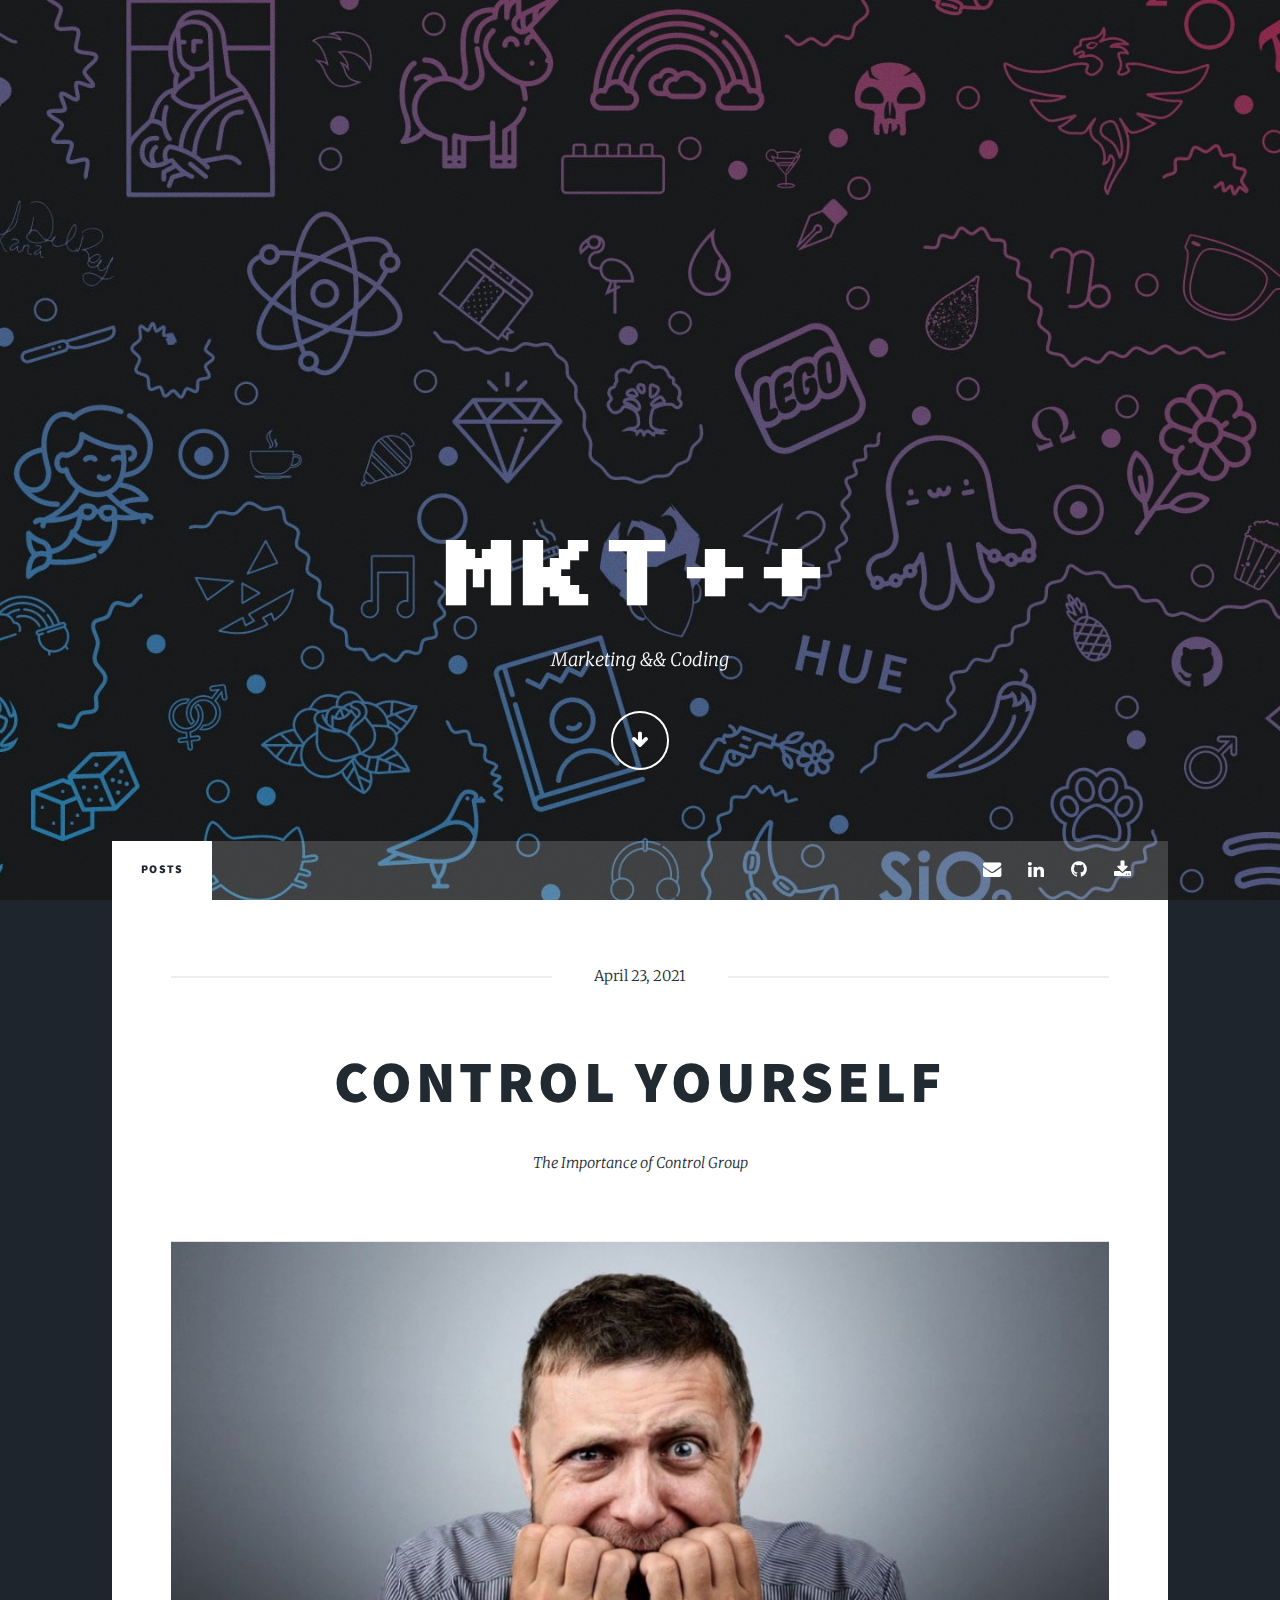
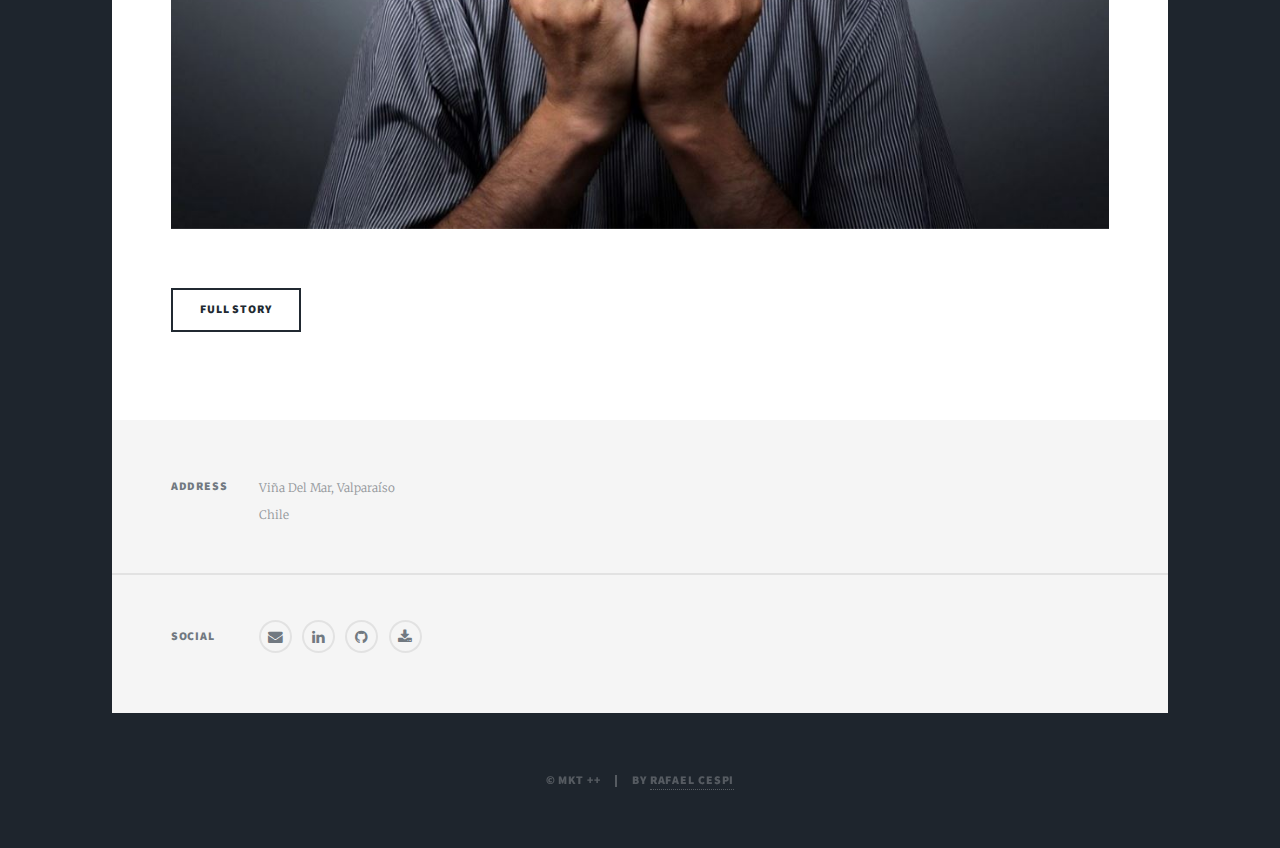
==== commit 07049459: "deploy: 1692667c854b12ef0f57d1565c7a5f1dfdffca87" ====
--- a/index.html
+++ b/index.html
@@ -3,7 +3,8 @@
 <html lang='en'>
 	<head>
 	<meta name="generator" content="Hugo 0.82.1" />
-		<title>Posts</title>
+		<title>MKT++</title>
+		
 		<meta charset="utf-8" />
 		<meta name="viewport" content="width=device-width, initial-scale=1, user-scalable=no" />
 		
--- a/assets/css/main.min.css
+++ b/assets/css/main.min.css
@@ -1 +1 @@
-@import "font-awesome.min.css";@import "https://fonts.googleapis.com/css?family=Merriweather:300,700,300italic,700italic|Source+Sans+Pro:900";@import "https://fonts.googleapis.com/css?family=Press Start 2P";@import "https://fonts.googleapis.com/css?family=Raleway";@import "https://fonts.googleapis.com/css?family=Press Start 2P";@import "https://fonts.googleapis.com/css?family=Raleway";html,body,div,span,applet,object,iframe,h1,h2,h3,h4,h5,h6,p,blockquote,pre,a,abbr,acronym,address,big,cite,code,del,dfn,em,img,ins,kbd,q,s,samp,small,strike,strong,sub,sup,tt,var,b,u,i,center,dl,dt,dd,ol,ul,li,fieldset,form,label,legend,table,caption,tbody,tfoot,thead,tr,th,td,article,aside,canvas,details,embed,figure,figcaption,footer,header,hgroup,menu,nav,output,ruby,section,summary,time,mark,audio,video{margin:0;padding:0;border:0;font-size:100%;font:inherit;vertical-align:baseline}article,aside,details,figcaption,figure,footer,header,hgroup,menu,nav,section{display:block}body{line-height:1}ol,ul{list-style:none}blockquote,q{quotes:none}blockquote:before,blockquote:after,q:before,q:after{content:'';content:none}table{border-collapse:collapse;border-spacing:0}body{-webkit-text-size-adjust:none}mark{background-color:initial;color:inherit}input::-moz-focus-inner{border:0;padding:0}input,select,textarea{-moz-appearance:none;-webkit-appearance:none;-ms-appearance:none;appearance:none}@-ms-viewport{width: device-width; }body{-ms-overflow-style:scrollbar}@media screen and (max-width:480px){html,body{min-width:320px}}html{box-sizing:border-box}*,*:before,*:after{box-sizing:inherit}body{background-color:#1e252d}body.is-preload *,body.is-preload *:before,body.is-preload *:after{-moz-animation:none!important;-webkit-animation:none!important;-ms-animation:none!important;animation:none!important;-moz-transition:none!important;-webkit-transition:none!important;-ms-transition:none!important;transition:none!important}#intro h1{font-family:"press start 2p"}html{font-size:16pt}@media screen and (max-width:1680px){html{font-size:12pt}}@media screen and (max-width:1280px){html{font-size:11pt}}@media screen and (max-width:360px){html{font-size:10pt}}body{color:#212931}body,input,select,textarea{font-family:merriweather,Georgia,serif;font-weight:300;font-size:1rem;line-height:2.375}a{-moz-transition:color .2s ease-in-out,background-color .2s ease-in-out,border-color .2s ease-in-out,box-shadow .2s ease-in-out;-webkit-transition:color .2s ease-in-out,background-color .2s ease-in-out,border-color .2s ease-in-out,box-shadow .2s ease-in-out;-ms-transition:color .2s ease-in-out,background-color .2s ease-in-out,border-color .2s ease-in-out,box-shadow .2s ease-in-out;transition:color .2s ease-in-out,background-color .2s ease-in-out,border-color .2s ease-in-out,box-shadow .2s ease-in-out;border-bottom:dotted 1px;text-decoration:none}a:hover{border-bottom-color:transparent}strong,b{font-weight:600}em,i{font-style:italic}p{text-align:justify;margin:0 0 2rem}h1,h2,h3,h4,h5,h6{font-family:source sans pro,Helvetica,sans-serif;font-weight:900;line-height:1.5;letter-spacing:.075em;text-transform:uppercase;margin:0 0 1rem}h1 a,h2 a,h3 a,h4 a,h5 a,h6 a{border-bottom:0;color:inherit;text-decoration:none}h1{font-size:4rem;line-height:1.1;margin:0 0 2rem}h2{font-size:1.75rem;line-height:1.3;margin:0 0 1.5rem}h3{font-size:1.25rem;margin:0 0 1.5rem}h4{font-size:1rem}h5{font-size:.9rem}h6{font-size:.8rem}sub{font-size:.8rem;position:relative;top:.5rem}sup{font-size:.8rem;position:relative;top:-.5rem}blockquote{border-left:solid 4px;font-style:italic;margin:0 0 2rem;padding:.5rem 0 .5rem 2rem}code{border:solid 2px;font-family:courier new,monospace;font-size:.9rem;margin:0 .25rem;padding:.25rem .65rem}pre{-webkit-overflow-scrolling:touch;font-family:courier new,monospace;font-size:.9rem;margin:0 0 2rem}pre code{display:block;line-height:1.75;padding:1rem 1.5rem;overflow-x:auto}hr{border:0;border-bottom:solid 2px;margin:3rem 0}hr.major{margin:5rem 0}.align-left{text-align:left}.align-center{text-align:center}.align-right{text-align:right}input,select,textarea{color:#212931}a{color:#212931;border-bottom-color:rgba(33,41,49,.5)}a:hover{border-bottom-color:transparent;color:#18bfef!important}strong,b{color:#212931}h1,h2,h3,h4,h5,h6{color:#212931}blockquote{border-left-color:#eee}code{background:rgba(220,220,220,.25);border-color:#eee}hr{border-bottom-color:#eee}.row{display:flex;flex-wrap:wrap;box-sizing:border-box;align-items:stretch}.row>*{box-sizing:border-box}.row.gtr-uniform>*>:last-child{margin-bottom:0}.row.aln-left{justify-content:flex-start}.row.aln-center{justify-content:center}.row.aln-right{justify-content:flex-end}.row.aln-top{align-items:flex-start}.row.aln-middle{align-items:center}.row.aln-bottom{align-items:flex-end}.row>.imp{order:-1}.row>.col-1{width:8.33333333%}.row>.off-1{margin-left:8.33333333%}.row>.col-2{width:16.66666667%}.row>.off-2{margin-left:16.66666667%}.row>.col-3{width:25%}.row>.off-3{margin-left:25%}.row>.col-4{width:33.33333333%}.row>.off-4{margin-left:33.33333333%}.row>.col-5{width:41.66666667%}.row>.off-5{margin-left:41.66666667%}.row>.col-6{width:50%}.row>.off-6{margin-left:50%}.row>.col-7{width:58.33333333%}.row>.off-7{margin-left:58.33333333%}.row>.col-8{width:66.66666667%}.row>.off-8{margin-left:66.66666667%}.row>.col-9{width:75%}.row>.off-9{margin-left:75%}.row>.col-10{width:83.33333333%}.row>.off-10{margin-left:83.33333333%}.row>.col-11{width:91.66666667%}.row>.off-11{margin-left:91.66666667%}.row>.col-12{width:100%}.row>.off-12{margin-left:100%}.row.gtr-0{margin-top:0;margin-left:0}.row.gtr-0>*{padding:0 0 0 0}.row.gtr-0.gtr-uniform{margin-top:0}.row.gtr-0.gtr-uniform>*{padding-top:0}.row.gtr-25{margin-top:0;margin-left:-.375rem}.row.gtr-25>*{padding:0 0 0 .375rem}.row.gtr-25.gtr-uniform{margin-top:-.375rem}.row.gtr-25.gtr-uniform>*{padding-top:.375rem}.row.gtr-50{margin-top:0;margin-left:-.75rem}.row.gtr-50>*{padding:0 0 0 .75rem}.row.gtr-50.gtr-uniform{margin-top:-.75rem}.row.gtr-50.gtr-uniform>*{padding-top:.75rem}.row{margin-top:0;margin-left:-1.5rem}.row>*{padding:0 0 0 1.5rem}.row.gtr-uniform{margin-top:-1.5rem}.row.gtr-uniform>*{padding-top:1.5rem}.row.gtr-150{margin-top:0;margin-left:-2.25rem}.row.gtr-150>*{padding:0 0 0 2.25rem}.row.gtr-150.gtr-uniform{margin-top:-2.25rem}.row.gtr-150.gtr-uniform>*{padding-top:2.25rem}.row.gtr-200{margin-top:0;margin-left:-3rem}.row.gtr-200>*{padding:0 0 0 3rem}.row.gtr-200.gtr-uniform{margin-top:-3rem}.row.gtr-200.gtr-uniform>*{padding-top:3rem}@media screen and (max-width:1680px){.row{display:flex;flex-wrap:wrap;box-sizing:border-box;align-items:stretch}.row>*{box-sizing:border-box}.row.gtr-uniform>*>:last-child{margin-bottom:0}.row.aln-left{justify-content:flex-start}.row.aln-center{justify-content:center}.row.aln-right{justify-content:flex-end}.row.aln-top{align-items:flex-start}.row.aln-middle{align-items:center}.row.aln-bottom{align-items:flex-end}.row>.imp-xlarge{order:-1}.row>.col-1-xlarge{width:8.33333333%}.row>.off-1-xlarge{margin-left:8.33333333%}.row>.col-2-xlarge{width:16.66666667%}.row>.off-2-xlarge{margin-left:16.66666667%}.row>.col-3-xlarge{width:25%}.row>.off-3-xlarge{margin-left:25%}.row>.col-4-xlarge{width:33.33333333%}.row>.off-4-xlarge{margin-left:33.33333333%}.row>.col-5-xlarge{width:41.66666667%}.row>.off-5-xlarge{margin-left:41.66666667%}.row>.col-6-xlarge{width:50%}.row>.off-6-xlarge{margin-left:50%}.row>.col-7-xlarge{width:58.33333333%}.row>.off-7-xlarge{margin-left:58.33333333%}.row>.col-8-xlarge{width:66.66666667%}.row>.off-8-xlarge{margin-left:66.66666667%}.row>.col-9-xlarge{width:75%}.row>.off-9-xlarge{margin-left:75%}.row>.col-10-xlarge{width:83.33333333%}.row>.off-10-xlarge{margin-left:83.33333333%}.row>.col-11-xlarge{width:91.66666667%}.row>.off-11-xlarge{margin-left:91.66666667%}.row>.col-12-xlarge{width:100%}.row>.off-12-xlarge{margin-left:100%}.row.gtr-0{margin-top:0;margin-left:0}.row.gtr-0>*{padding:0 0 0 0}.row.gtr-0.gtr-uniform{margin-top:0}.row.gtr-0.gtr-uniform>*{padding-top:0}.row.gtr-25{margin-top:0;margin-left:-.375rem}.row.gtr-25>*{padding:0 0 0 .375rem}.row.gtr-25.gtr-uniform{margin-top:-.375rem}.row.gtr-25.gtr-uniform>*{padding-top:.375rem}.row.gtr-50{margin-top:0;margin-left:-.75rem}.row.gtr-50>*{padding:0 0 0 .75rem}.row.gtr-50.gtr-uniform{margin-top:-.75rem}.row.gtr-50.gtr-uniform>*{padding-top:.75rem}.row{margin-top:0;margin-left:-1.5rem}.row>*{padding:0 0 0 1.5rem}.row.gtr-uniform{margin-top:-1.5rem}.row.gtr-uniform>*{padding-top:1.5rem}.row.gtr-150{margin-top:0;margin-left:-2.25rem}.row.gtr-150>*{padding:0 0 0 2.25rem}.row.gtr-150.gtr-uniform{margin-top:-2.25rem}.row.gtr-150.gtr-uniform>*{padding-top:2.25rem}.row.gtr-200{margin-top:0;margin-left:-3rem}.row.gtr-200>*{padding:0 0 0 3rem}.row.gtr-200.gtr-uniform{margin-top:-3rem}.row.gtr-200.gtr-uniform>*{padding-top:3rem}}@media screen and (max-width:1280px){.row{display:flex;flex-wrap:wrap;box-sizing:border-box;align-items:stretch}.row>*{box-sizing:border-box}.row.gtr-uniform>*>:last-child{margin-bottom:0}.row.aln-left{justify-content:flex-start}.row.aln-center{justify-content:center}.row.aln-right{justify-content:flex-end}.row.aln-top{align-items:flex-start}.row.aln-middle{align-items:center}.row.aln-bottom{align-items:flex-end}.row>.imp-large{order:-1}.row>.col-1-large{width:8.33333333%}.row>.off-1-large{margin-left:8.33333333%}.row>.col-2-large{width:16.66666667%}.row>.off-2-large{margin-left:16.66666667%}.row>.col-3-large{width:25%}.row>.off-3-large{margin-left:25%}.row>.col-4-large{width:33.33333333%}.row>.off-4-large{margin-left:33.33333333%}.row>.col-5-large{width:41.66666667%}.row>.off-5-large{margin-left:41.66666667%}.row>.col-6-large{width:50%}.row>.off-6-large{margin-left:50%}.row>.col-7-large{width:58.33333333%}.row>.off-7-large{margin-left:58.33333333%}.row>.col-8-large{width:66.66666667%}.row>.off-8-large{margin-left:66.66666667%}.row>.col-9-large{width:75%}.row>.off-9-large{margin-left:75%}.row>.col-10-large{width:83.33333333%}.row>.off-10-large{margin-left:83.33333333%}.row>.col-11-large{width:91.66666667%}.row>.off-11-large{margin-left:91.66666667%}.row>.col-12-large{width:100%}.row>.off-12-large{margin-left:100%}.row.gtr-0{margin-top:0;margin-left:0}.row.gtr-0>*{padding:0 0 0 0}.row.gtr-0.gtr-uniform{margin-top:0}.row.gtr-0.gtr-uniform>*{padding-top:0}.row.gtr-25{margin-top:0;margin-left:-.375rem}.row.gtr-25>*{padding:0 0 0 .375rem}.row.gtr-25.gtr-uniform{margin-top:-.375rem}.row.gtr-25.gtr-uniform>*{padding-top:.375rem}.row.gtr-50{margin-top:0;margin-left:-.75rem}.row.gtr-50>*{padding:0 0 0 .75rem}.row.gtr-50.gtr-uniform{margin-top:-.75rem}.row.gtr-50.gtr-uniform>*{padding-top:.75rem}.row{margin-top:0;margin-left:-1.5rem}.row>*{padding:0 0 0 1.5rem}.row.gtr-uniform{margin-top:-1.5rem}.row.gtr-uniform>*{padding-top:1.5rem}.row.gtr-150{margin-top:0;margin-left:-2.25rem}.row.gtr-150>*{padding:0 0 0 2.25rem}.row.gtr-150.gtr-uniform{margin-top:-2.25rem}.row.gtr-150.gtr-uniform>*{padding-top:2.25rem}.row.gtr-200{margin-top:0;margin-left:-3rem}.row.gtr-200>*{padding:0 0 0 3rem}.row.gtr-200.gtr-uniform{margin-top:-3rem}.row.gtr-200.gtr-uniform>*{padding-top:3rem}}@media screen and (max-width:980px){.row{display:flex;flex-wrap:wrap;box-sizing:border-box;align-items:stretch}.row>*{box-sizing:border-box}.row.gtr-uniform>*>:last-child{margin-bottom:0}.row.aln-left{justify-content:flex-start}.row.aln-center{justify-content:center}.row.aln-right{justify-content:flex-end}.row.aln-top{align-items:flex-start}.row.aln-middle{align-items:center}.row.aln-bottom{align-items:flex-end}.row>.imp-medium{order:-1}.row>.col-1-medium{width:8.33333333%}.row>.off-1-medium{margin-left:8.33333333%}.row>.col-2-medium{width:16.66666667%}.row>.off-2-medium{margin-left:16.66666667%}.row>.col-3-medium{width:25%}.row>.off-3-medium{margin-left:25%}.row>.col-4-medium{width:33.33333333%}.row>.off-4-medium{margin-left:33.33333333%}.row>.col-5-medium{width:41.66666667%}.row>.off-5-medium{margin-left:41.66666667%}.row>.col-6-medium{width:50%}.row>.off-6-medium{margin-left:50%}.row>.col-7-medium{width:58.33333333%}.row>.off-7-medium{margin-left:58.33333333%}.row>.col-8-medium{width:66.66666667%}.row>.off-8-medium{margin-left:66.66666667%}.row>.col-9-medium{width:75%}.row>.off-9-medium{margin-left:75%}.row>.col-10-medium{width:83.33333333%}.row>.off-10-medium{margin-left:83.33333333%}.row>.col-11-medium{width:91.66666667%}.row>.off-11-medium{margin-left:91.66666667%}.row>.col-12-medium{width:100%}.row>.off-12-medium{margin-left:100%}.row.gtr-0{margin-top:0;margin-left:0}.row.gtr-0>*{padding:0 0 0 0}.row.gtr-0.gtr-uniform{margin-top:0}.row.gtr-0.gtr-uniform>*{padding-top:0}.row.gtr-25{margin-top:0;margin-left:-.375rem}.row.gtr-25>*{padding:0 0 0 .375rem}.row.gtr-25.gtr-uniform{margin-top:-.375rem}.row.gtr-25.gtr-uniform>*{padding-top:.375rem}.row.gtr-50{margin-top:0;margin-left:-.75rem}.row.gtr-50>*{padding:0 0 0 .75rem}.row.gtr-50.gtr-uniform{margin-top:-.75rem}.row.gtr-50.gtr-uniform>*{padding-top:.75rem}.row{margin-top:0;margin-left:-1.5rem}.row>*{padding:0 0 0 1.5rem}.row.gtr-uniform{margin-top:-1.5rem}.row.gtr-uniform>*{padding-top:1.5rem}.row.gtr-150{margin-top:0;margin-left:-2.25rem}.row.gtr-150>*{padding:0 0 0 2.25rem}.row.gtr-150.gtr-uniform{margin-top:-2.25rem}.row.gtr-150.gtr-uniform>*{padding-top:2.25rem}.row.gtr-200{margin-top:0;margin-left:-3rem}.row.gtr-200>*{padding:0 0 0 3rem}.row.gtr-200.gtr-uniform{margin-top:-3rem}.row.gtr-200.gtr-uniform>*{padding-top:3rem}}@media screen and (max-width:736px){.row{display:flex;flex-wrap:wrap;box-sizing:border-box;align-items:stretch}.row>*{box-sizing:border-box}.row.gtr-uniform>*>:last-child{margin-bottom:0}.row.aln-left{justify-content:flex-start}.row.aln-center{justify-content:center}.row.aln-right{justify-content:flex-end}.row.aln-top{align-items:flex-start}.row.aln-middle{align-items:center}.row.aln-bottom{align-items:flex-end}.row>.imp-small{order:-1}.row>.col-1-small{width:8.33333333%}.row>.off-1-small{margin-left:8.33333333%}.row>.col-2-small{width:16.66666667%}.row>.off-2-small{margin-left:16.66666667%}.row>.col-3-small{width:25%}.row>.off-3-small{margin-left:25%}.row>.col-4-small{width:33.33333333%}.row>.off-4-small{margin-left:33.33333333%}.row>.col-5-small{width:41.66666667%}.row>.off-5-small{margin-left:41.66666667%}.row>.col-6-small{width:50%}.row>.off-6-small{margin-left:50%}.row>.col-7-small{width:58.33333333%}.row>.off-7-small{margin-left:58.33333333%}.row>.col-8-small{width:66.66666667%}.row>.off-8-small{margin-left:66.66666667%}.row>.col-9-small{width:75%}.row>.off-9-small{margin-left:75%}.row>.col-10-small{width:83.33333333%}.row>.off-10-small{margin-left:83.33333333%}.row>.col-11-small{width:91.66666667%}.row>.off-11-small{margin-left:91.66666667%}.row>.col-12-small{width:100%}.row>.off-12-small{margin-left:100%}.row.gtr-0{margin-top:0;margin-left:0}.row.gtr-0>*{padding:0 0 0 0}.row.gtr-0.gtr-uniform{margin-top:0}.row.gtr-0.gtr-uniform>*{padding-top:0}.row.gtr-25{margin-top:0;margin-left:-.375rem}.row.gtr-25>*{padding:0 0 0 .375rem}.row.gtr-25.gtr-uniform{margin-top:-.375rem}.row.gtr-25.gtr-uniform>*{padding-top:.375rem}.row.gtr-50{margin-top:0;margin-left:-.75rem}.row.gtr-50>*{padding:0 0 0 .75rem}.row.gtr-50.gtr-uniform{margin-top:-.75rem}.row.gtr-50.gtr-uniform>*{padding-top:.75rem}.row{margin-top:0;margin-left:-1.5rem}.row>*{padding:0 0 0 1.5rem}.row.gtr-uniform{margin-top:-1.5rem}.row.gtr-uniform>*{padding-top:1.5rem}.row.gtr-150{margin-top:0;margin-left:-2.25rem}.row.gtr-150>*{padding:0 0 0 2.25rem}.row.gtr-150.gtr-uniform{margin-top:-2.25rem}.row.gtr-150.gtr-uniform>*{padding-top:2.25rem}.row.gtr-200{margin-top:0;margin-left:-3rem}.row.gtr-200>*{padding:0 0 0 3rem}.row.gtr-200.gtr-uniform{margin-top:-3rem}.row.gtr-200.gtr-uniform>*{padding-top:3rem}}@media screen and (max-width:480px){.row{display:flex;flex-wrap:wrap;box-sizing:border-box;align-items:stretch}.row>*{box-sizing:border-box}.row.gtr-uniform>*>:last-child{margin-bottom:0}.row.aln-left{justify-content:flex-start}.row.aln-center{justify-content:center}.row.aln-right{justify-content:flex-end}.row.aln-top{align-items:flex-start}.row.aln-middle{align-items:center}.row.aln-bottom{align-items:flex-end}.row>.imp-xsmall{order:-1}.row>.col-1-xsmall{width:8.33333333%}.row>.off-1-xsmall{margin-left:8.33333333%}.row>.col-2-xsmall{width:16.66666667%}.row>.off-2-xsmall{margin-left:16.66666667%}.row>.col-3-xsmall{width:25%}.row>.off-3-xsmall{margin-left:25%}.row>.col-4-xsmall{width:33.33333333%}.row>.off-4-xsmall{margin-left:33.33333333%}.row>.col-5-xsmall{width:41.66666667%}.row>.off-5-xsmall{margin-left:41.66666667%}.row>.col-6-xsmall{width:50%}.row>.off-6-xsmall{margin-left:50%}.row>.col-7-xsmall{width:58.33333333%}.row>.off-7-xsmall{margin-left:58.33333333%}.row>.col-8-xsmall{width:66.66666667%}.row>.off-8-xsmall{margin-left:66.66666667%}.row>.col-9-xsmall{width:75%}.row>.off-9-xsmall{margin-left:75%}.row>.col-10-xsmall{width:83.33333333%}.row>.off-10-xsmall{margin-left:83.33333333%}.row>.col-11-xsmall{width:91.66666667%}.row>.off-11-xsmall{margin-left:91.66666667%}.row>.col-12-xsmall{width:100%}.row>.off-12-xsmall{margin-left:100%}.row.gtr-0{margin-top:0;margin-left:0}.row.gtr-0>*{padding:0 0 0 0}.row.gtr-0.gtr-uniform{margin-top:0}.row.gtr-0.gtr-uniform>*{padding-top:0}.row.gtr-25{margin-top:0;margin-left:-.375rem}.row.gtr-25>*{padding:0 0 0 .375rem}.row.gtr-25.gtr-uniform{margin-top:-.375rem}.row.gtr-25.gtr-uniform>*{padding-top:.375rem}.row.gtr-50{margin-top:0;margin-left:-.75rem}.row.gtr-50>*{padding:0 0 0 .75rem}.row.gtr-50.gtr-uniform{margin-top:-.75rem}.row.gtr-50.gtr-uniform>*{padding-top:.75rem}.row{margin-top:0;margin-left:-1.5rem}.row>*{padding:0 0 0 1.5rem}.row.gtr-uniform{margin-top:-1.5rem}.row.gtr-uniform>*{padding-top:1.5rem}.row.gtr-150{margin-top:0;margin-left:-2.25rem}.row.gtr-150>*{padding:0 0 0 2.25rem}.row.gtr-150.gtr-uniform{margin-top:-2.25rem}.row.gtr-150.gtr-uniform>*{padding-top:2.25rem}.row.gtr-200{margin-top:0;margin-left:-3rem}.row.gtr-200>*{padding:0 0 0 3rem}.row.gtr-200.gtr-uniform{margin-top:-3rem}.row.gtr-200.gtr-uniform>*{padding-top:3rem}}@media screen and (max-width:360px){.row{display:flex;flex-wrap:wrap;box-sizing:border-box;align-items:stretch}.row>*{box-sizing:border-box}.row.gtr-uniform>*>:last-child{margin-bottom:0}.row.aln-left{justify-content:flex-start}.row.aln-center{justify-content:center}.row.aln-right{justify-content:flex-end}.row.aln-top{align-items:flex-start}.row.aln-middle{align-items:center}.row.aln-bottom{align-items:flex-end}.row>.imp-xxsmall{order:-1}.row>.col-1-xxsmall{width:8.33333333%}.row>.off-1-xxsmall{margin-left:8.33333333%}.row>.col-2-xxsmall{width:16.66666667%}.row>.off-2-xxsmall{margin-left:16.66666667%}.row>.col-3-xxsmall{width:25%}.row>.off-3-xxsmall{margin-left:25%}.row>.col-4-xxsmall{width:33.33333333%}.row>.off-4-xxsmall{margin-left:33.33333333%}.row>.col-5-xxsmall{width:41.66666667%}.row>.off-5-xxsmall{margin-left:41.66666667%}.row>.col-6-xxsmall{width:50%}.row>.off-6-xxsmall{margin-left:50%}.row>.col-7-xxsmall{width:58.33333333%}.row>.off-7-xxsmall{margin-left:58.33333333%}.row>.col-8-xxsmall{width:66.66666667%}.row>.off-8-xxsmall{margin-left:66.66666667%}.row>.col-9-xxsmall{width:75%}.row>.off-9-xxsmall{margin-left:75%}.row>.col-10-xxsmall{width:83.33333333%}.row>.off-10-xxsmall{margin-left:83.33333333%}.row>.col-11-xxsmall{width:91.66666667%}.row>.off-11-xxsmall{margin-left:91.66666667%}.row>.col-12-xxsmall{width:100%}.row>.off-12-xxsmall{margin-left:100%}.row.gtr-0{margin-top:0;margin-left:0}.row.gtr-0>*{padding:0 0 0 0}.row.gtr-0.gtr-uniform{margin-top:0}.row.gtr-0.gtr-uniform>*{padding-top:0}.row.gtr-25{margin-top:0;margin-left:-.375rem}.row.gtr-25>*{padding:0 0 0 .375rem}.row.gtr-25.gtr-uniform{margin-top:-.375rem}.row.gtr-25.gtr-uniform>*{padding-top:.375rem}.row.gtr-50{margin-top:0;margin-left:-.75rem}.row.gtr-50>*{padding:0 0 0 .75rem}.row.gtr-50.gtr-uniform{margin-top:-.75rem}.row.gtr-50.gtr-uniform>*{padding-top:.75rem}.row{margin-top:0;margin-left:-1.5rem}.row>*{padding:0 0 0 1.5rem}.row.gtr-uniform{margin-top:-1.5rem}.row.gtr-uniform>*{padding-top:1.5rem}.row.gtr-150{margin-top:0;margin-left:-2.25rem}.row.gtr-150>*{padding:0 0 0 2.25rem}.row.gtr-150.gtr-uniform{margin-top:-2.25rem}.row.gtr-150.gtr-uniform>*{padding-top:2.25rem}.row.gtr-200{margin-top:0;margin-left:-3rem}.row.gtr-200>*{padding:0 0 0 3rem}.row.gtr-200.gtr-uniform{margin-top:-3rem}.row.gtr-200.gtr-uniform>*{padding-top:3rem}}.box{border:solid 2px;margin-bottom:2rem;padding:1.5rem}.box>:last-child,.box>:last-child>:last-child,.box>:last-child>:last-child>:last-child{margin-bottom:0}.box.alt{border:0;border-radius:0;padding:0}.box{border-color:#eee}input[type=submit],input[type=reset],input[type=button],button,.button{-moz-appearance:none;-webkit-appearance:none;-ms-appearance:none;appearance:none;-moz-transition:background-color .2s ease-in-out,box-shadow .2s ease-in-out,color .2s ease-in-out;-webkit-transition:background-color .2s ease-in-out,box-shadow .2s ease-in-out,color .2s ease-in-out;-ms-transition:background-color .2s ease-in-out,box-shadow .2s ease-in-out,color .2s ease-in-out;transition:background-color .2s ease-in-out,box-shadow .2s ease-in-out,color .2s ease-in-out;border:0;border-radius:0;cursor:pointer;display:inline-block;font-family:source sans pro,Helvetica,sans-serif;font-size:.8rem;font-weight:900;letter-spacing:.075em;height:3rem;line-height:3rem;padding:0 2rem;text-align:center;text-decoration:none;text-transform:uppercase;white-space:nowrap}input.icon[type=submit]:before,input.icon[type=reset]:before,input.icon[type=button]:before,button.icon:before,.button.icon:before{margin-right:.5rem}input.icon.solo[type=submit],input.icon.solo[type=reset],input.icon.solo[type=button],button.icon.solo,.button.icon.solo{position:relative;width:4rem;height:4rem;line-height:4rem;border-radius:4rem;text-indent:4rem;overflow:hidden;padding:0;white-space:nowrap}input.icon.solo[type=submit]:before,input.icon.solo[type=reset]:before,input.icon.solo[type=button]:before,button.icon.solo:before,.button.icon.solo:before{position:absolute;display:block;top:0;left:0;width:inherit;height:inherit;line-height:inherit;font-size:1.25rem;margin-right:0;text-align:center;text-indent:0}input.fit[type=submit],input.fit[type=reset],input.fit[type=button],button.fit,.button.fit{width:100%}input.small[type=submit],input.small[type=reset],input.small[type=button],button.small,.button.small{font-size:.7rem;height:2.5rem;line-height:2.5rem;padding:0 1.5rem}input.large[type=submit],input.large[type=reset],input.large[type=button],button.large,.button.large{font-size:.9rem;height:3.5rem;line-height:3.5rem;padding:0 2.75rem}@media screen and (max-width:980px){input[type=submit],input[type=reset],input[type=button],button,.button{font-size:.9rem;height:3.25rem;line-height:3.25rem}input.large[type=submit],input.large[type=reset],input.large[type=button],button.large,.button.large{font-size:1rem;height:3.75rem;line-height:3.75rem}}input.disabled[type=submit],input[type=submit]:disabled,input.disabled[type=reset],input[type=reset]:disabled,input.disabled[type=button],input[type=button]:disabled,button.disabled,button:disabled,.button.disabled,.button:disabled{pointer-events:none;opacity:.25}input[type=submit],input[type=reset],input[type=button],button,.button{background-color:initial;box-shadow:inset 0 0 0 2px #212931;color:#212931!important}input[type=submit]:hover,input[type=reset]:hover,input[type=button]:hover,button:hover,.button:hover{box-shadow:inset 0 0 0 2px #18bfef;color:#18bfef!important}input.primary[type=submit],input.primary[type=reset],input.primary[type=button],button.primary,.button.primary{background-color:#212931;box-shadow:none;color:#fff!important}input.primary[type=submit]:hover,input.primary[type=reset]:hover,input.primary[type=button]:hover,button.primary:hover,.button.primary:hover{background-color:#18bfef}form{margin:0 0 2rem}form>:last-child{margin-bottom:0}form>.fields{display:-moz-flex;display:-webkit-flex;display:-ms-flex;display:flex;-moz-flex-wrap:wrap;-webkit-flex-wrap:wrap;-ms-flex-wrap:wrap;flex-wrap:wrap;width:calc(100% + 3rem);margin:-1.5rem 0 2rem -1.5rem}form>.fields>.field{-moz-flex-grow:0;-webkit-flex-grow:0;-ms-flex-grow:0;flex-grow:0;-moz-flex-shrink:0;-webkit-flex-shrink:0;-ms-flex-shrink:0;flex-shrink:0;padding:1.5rem 0 0 1.5rem;width:calc(100% - 1.5rem)}form>.fields>.field.half{width:calc(50% - .75rem)}form>.fields>.field.third{width:calc(100%/3 - .5rem)}form>.fields>.field.quarter{width:calc(25% - .375rem)}@media screen and (max-width:480px){form>.fields{width:calc(100% + 3rem);margin:-1.5rem 0 2rem -1.5rem}form>.fields>.field{padding:1.5rem 0 0 1.5rem;width:calc(100% - 1.5rem)}form>.fields>.field.half{width:calc(100% - 1.5rem)}form>.fields>.field.third{width:calc(100% - 1.5rem)}form>.fields>.field.quarter{width:calc(100% - 1.5rem)}}label{display:block;font-family:source sans pro,Helvetica,sans-serif;font-weight:900;line-height:1.5;letter-spacing:.075em;font-size:.8rem;text-transform:uppercase;margin:0 0 .75rem}@media screen and (max-width:980px){label{font-size:.9rem}}input[type=text],input[type=password],input[type=email],select,textarea{-moz-appearance:none;-webkit-appearance:none;-ms-appearance:none;appearance:none;background:0 0;border-radius:0;border:solid 2px;color:inherit;display:block;outline:0;padding:0 1rem;text-decoration:none;width:100%}input[type=text]:invalid,input[type=password]:invalid,input[type=email]:invalid,select:invalid,textarea:invalid{box-shadow:none}select{background-size:1.25rem;background-repeat:no-repeat;background-position:calc(100% - 1rem);height:3rem;padding-right:3rem;text-overflow:ellipsis}select:focus::-ms-value{background-color:initial}select::-ms-expand{display:none}input[type=text],input[type=password],input[type=email],select{height:3rem}textarea{padding:.75rem 1rem}input[type=checkbox],input[type=radio]{-moz-appearance:none;-webkit-appearance:none;-ms-appearance:none;appearance:none;display:block;float:left;margin-right:-2rem;opacity:0;width:1rem;z-index:-1}input[type=checkbox]+label,input[type=radio]+label{text-decoration:none;cursor:pointer;display:inline-block;font-size:1rem;letter-spacing:0;font-family:merriweather,Georgia,serif;text-transform:none;font-weight:300;padding-left:2.8rem;padding-right:1rem;position:relative}input[type=checkbox]+label:before,input[type=radio]+label:before{-moz-osx-font-smoothing:grayscale;-webkit-font-smoothing:antialiased;font-family:FontAwesome;font-style:normal;font-weight:400;text-transform:none!important}input[type=checkbox]+label:before,input[type=radio]+label:before{border-radius:0;border:solid 2px;content:'';display:inline-block;height:1.8rem;left:0;line-height:1.725rem;position:absolute;text-align:center;top:-.125rem;width:1.8rem}input[type=checkbox]:checked+label:before,input[type=radio]:checked+label:before{content:'\f00c'}input[type=checkbox]+label:before{border-radius:0}input[type=radio]+label:before{border-radius:100%}::-webkit-input-placeholder{opacity:1}:-moz-placeholder{opacity:1}::-moz-placeholder{opacity:1}:-ms-input-placeholder{opacity:1}label{color:#212931}input[type=text],input[type=password],input[type=email],select,textarea{border-color:#eee}input[type=text]:focus,input[type=password]:focus,input[type=email]:focus,select:focus,textarea:focus{border-color:#18bfef}select{background-image:url("data:image/svg+xml;charset=utf8,%3Csvg xmlns=%22http://www.w3.org/2000/svg%22 width=%2240%22 height=%2240%22 preserveAspectRatio=%22none%22 viewBox=%220 0 40 40%22%3E%3Cpath d=%22M9.4 12.3l10.4 10.4 10.4-10.4c.2-.2.5-.4.9-.4.3.0.6.1.9.4l3.3 3.3c.2.2.4.5.4.9s-.1.6-.4.9L20.7 31.9c-.2.2-.5.4-.9.4-.3.0-.6-.1-.9-.4L4.3 17.3c-.2-.2-.4-.5-.4-.9s.1-.6.4-.9l3.3-3.3c.2-.2.5-.4.9-.4S9.1 12.1 9.4 12.3z%22 fill=%22%23eee%22/%3E%3C/svg%3E")}select option{background-color:#fff;color:#212931}.select-wrapper:before{color:#eee}input[type=checkbox]+label,input[type=radio]+label{color:#212931}input[type=checkbox]+label:before,input[type=radio]+label:before{border-color:#eee}input[type=checkbox]:checked+label:before,input[type=radio]:checked+label:before{background-color:#212931;border-color:#212931;color:#fff}input[type=checkbox]:focus+label:before,input[type=radio]:focus+label:before{border-color:#18bfef}::-webkit-input-placeholder{color:#909498!important}:-moz-placeholder{color:#909498!important}::-moz-placeholder{color:#909498!important}:-ms-input-placeholder{color:#909498!important}.formerize-placeholder{color:#909498!important}.icon{text-decoration:none;border-bottom:none;position:relative}.icon:before{-moz-osx-font-smoothing:grayscale;-webkit-font-smoothing:antialiased;font-family:FontAwesome;font-style:normal;font-weight:400;text-transform:none!important}.icon>.label{display:none}.image{border:0;display:inline-block;position:relative}.image img{display:block}.image.left,.image.right{max-width:40%}.image.left img,.image.right img{width:100%}.image.left{float:left;margin:0 2rem 2rem 0;top:.75rem}.image.right{float:right;margin:0 0 2rem 2rem;top:.75rem}.image.fit{display:block;margin:2.5rem 0;width:100%}.image.fit:first-child{margin-top:0}.image.fit img{width:100%}.image.main{display:block;margin:4rem 0;width:100%}.image.main:first-child{margin-top:0}.image.main img{width:100%}@media screen and (max-width:736px){.image.fit{margin:2rem 0}.image.main{margin:2rem 0}}a.image{overflow:hidden}a.image img{-moz-transition:-moz-transform .2s ease-out;-webkit-transition:-webkit-transform .2s ease-out;-ms-transition:-ms-transform .2s ease-out;transition:transform .2s ease-out}a.image:hover img{-moz-transform:scale(1.05);-webkit-transform:scale(1.05);-ms-transform:scale(1.05);transform:scale(1.05)}ul.actions{display:-moz-flex;display:-webkit-flex;display:-ms-flex;display:flex;cursor:default;list-style:none;margin-left:-1rem;padding-left:0}ul.actions li{padding:0 0 0 1rem;vertical-align:middle}ul.actions.special{-moz-justify-content:center;-webkit-justify-content:center;-ms-justify-content:center;justify-content:center;width:100%;margin-left:0}ul.actions.special li:first-child{padding-left:0}ul.actions.stacked{-moz-flex-direction:column;-webkit-flex-direction:column;-ms-flex-direction:column;flex-direction:column;margin-left:0}ul.actions.stacked li{padding:1.3rem 0 0}ul.actions.stacked li:first-child{padding-top:0}ul.actions.fit{width:calc(100% + 1rem)}ul.actions.fit li{-moz-flex-grow:1;-webkit-flex-grow:1;-ms-flex-grow:1;flex-grow:1;-moz-flex-shrink:1;-webkit-flex-shrink:1;-ms-flex-shrink:1;flex-shrink:1;width:100%}ul.actions.fit li>*{width:100%}ul.actions.fit.stacked{width:100%}@media screen and (max-width:480px){ul.actions:not(.fixed){-moz-flex-direction:column;-webkit-flex-direction:column;-ms-flex-direction:column;flex-direction:column;margin-left:0;width:100%!important}ul.actions:not(.fixed) li{-moz-flex-grow:1;-webkit-flex-grow:1;-ms-flex-grow:1;flex-grow:1;-moz-flex-shrink:1;-webkit-flex-shrink:1;-ms-flex-shrink:1;flex-shrink:1;padding:1rem 0 0;text-align:center;width:100%}ul.actions:not(.fixed) li>*{width:100%}ul.actions:not(.fixed) li:first-child{padding-top:0}ul.actions:not(.fixed) li input[type=submit],ul.actions:not(.fixed) li input[type=reset],ul.actions:not(.fixed) li input[type=button],ul.actions:not(.fixed) li button,ul.actions:not(.fixed) li .button{width:100%}ul.actions:not(.fixed) li input.icon[type=submit]:before,ul.actions:not(.fixed) li input.icon[type=reset]:before,ul.actions:not(.fixed) li input.icon[type=button]:before,ul.actions:not(.fixed) li button.icon:before,ul.actions:not(.fixed) li .button.icon:before{margin-left:-.5rem}}ul.icons{cursor:default;list-style:none;padding-left:0}ul.icons li{display:inline-block;padding:0 .5rem 0 0;vertical-align:middle}ul.icons li:last-child{padding-right:0}ul.icons li .icon:before{width:2.25rem;height:2.25rem;line-height:2.25rem;display:inline-block;text-align:center;border-radius:100%;font-size:1.25rem}ul.icons.alt li .icon:before{-moz-transition:color .2s ease-in-out,background-color .2s ease-in-out,border-color .2s ease-in-out,box-shadow .2s ease-in-out;-webkit-transition:color .2s ease-in-out,background-color .2s ease-in-out,border-color .2s ease-in-out,box-shadow .2s ease-in-out;-ms-transition:color .2s ease-in-out,background-color .2s ease-in-out,border-color .2s ease-in-out,box-shadow .2s ease-in-out;transition:color .2s ease-in-out,background-color .2s ease-in-out,border-color .2s ease-in-out,box-shadow .2s ease-in-out;font-size:1rem}ol{list-style:decimal;margin:0 0 2rem;padding-left:1.25rem}ol li{padding-left:.25rem}ul{list-style:disc;margin:0 0 2rem;padding-left:1rem}ul li{padding-left:.5rem}ul.divided{list-style:none;padding-left:0}ul.divided li{border-top:solid 1px;padding:.5rem 0}ul.divided li:first-child{border-top:0;padding-top:0}dl{margin:0 0 2rem}dl dt{display:block;font-weight:600;margin:0 0 1rem}dl dd{margin-left:2rem}ul.divided li{border-top-color:#eee}ul.icons li a.icon:hover:before{color:#18bfef}ul.icons.alt li .icon:before{box-shadow:inset 0 0 0 2px #eeeeee}ul.icons.alt li a.icon:hover:before{box-shadow:inset 0 0 0 2px #18bfef}section.special,article.special{text-align:center}header{cursor:default}header>.date{display:block;font-size:.8rem;height:1;margin:0 0 1rem;position:relative}header>p{font-style:italic}header>h1+p{font-size:1.1rem;margin-top:-.5rem;line-height:2}header>h2+p{font-size:1rem;margin-top:-.75rem}header>h3+p{font-size:.9rem;margin-top:-.75rem}header>h4+p{font-size:.8rem;margin-top:-.75rem}header.major{margin:0 0 4rem;text-align:center}header.major>:last-child{margin-bottom:0}header.major>p{margin-top:0;text-align:center}header.major>.date{font-size:1rem;margin:0 0 4rem}header.major>.date:before,header.major>.date:after{content:'';display:block;position:absolute;top:50%;width:calc(50% - 6rem);border-top:solid 2px}header.major>.date:before{left:0}header.major>.date:after{right:0}@media screen and (max-width:980px){header br{display:none}}@media screen and (max-width:736px){header.major{margin:0 0 2rem}}header.major .date:before,header.major .date:after{border-top-color:#eee}.table-wrapper{-webkit-overflow-scrolling:touch;overflow-x:auto}table{margin:0 0 2rem;width:100%}table tbody tr{border:solid 1px;border-left:0;border-right:0}table td{padding:.75rem}table th{font-family:source sans pro,Helvetica,sans-serif;font-size:.8rem;font-weight:900;letter-spacing:.075em;line-height:1.5;padding:0 .75rem .75rem;text-align:left;text-transform:uppercase}@media screen and (max-width:980px){table th{font-size:.9rem}}table thead{border-bottom:solid 2px}table tfoot{border-top:solid 2px}table.alt{border-collapse:separate}table.alt tbody tr td{border:solid 1px;border-left-width:0;border-top-width:0}table.alt tbody tr td:first-child{border-left-width:1px}table.alt tbody tr:first-child td{border-top-width:1px}table.alt thead{border-bottom:0}table.alt tfoot{border-top:0}table tbody tr{border-color:#eee}table tbody tr:nth-child(2n+1){background-color:rgba(220,220,220,.25)}table th{color:#212931}table thead{border-bottom-color:#eee}table tfoot{border-top-color:#eee}table.alt tbody tr td{border-color:#eee}.pagination{display:-moz-inline-flex;display:-webkit-inline-flex;display:-ms-inline-flex;display:inline-flex;-moz-user-select:none;-webkit-user-select:none;-ms-user-select:none;user-select:none;cursor:default;list-style:none;margin:0 0 2rem 2px;padding:0}.pagination a,.pagination span{-moz-transition:background-color .2s ease-in-out,border-color .2s ease-in-out,box-shadow .2s ease-in-out,color .2s ease-in-out;-webkit-transition:background-color .2s ease-in-out,border-color .2s ease-in-out,box-shadow .2s ease-in-out,color .2s ease-in-out;-ms-transition:background-color .2s ease-in-out,border-color .2s ease-in-out,box-shadow .2s ease-in-out,color .2s ease-in-out;transition:background-color .2s ease-in-out,border-color .2s ease-in-out,box-shadow .2s ease-in-out,color .2s ease-in-out;border:solid 2px;display:inline-block;font-family:source sans pro,Helvetica,sans-serif;font-size:.8rem;font-weight:900;height:3rem;letter-spacing:.075em;line-height:calc(3rem - 4px);margin-left:-2px;min-width:3rem;position:relative;text-align:center;text-decoration:none;text-transform:uppercase}.pagination .next,.pagination .previous{text-decoration:none;padding:0 1.75rem}.pagination .next:before,.pagination .previous:before{-moz-osx-font-smoothing:grayscale;-webkit-font-smoothing:antialiased;font-family:FontAwesome;font-style:normal;font-weight:400;text-transform:none!important}.pagination .next:before,.pagination .previous:before{display:inline-block;color:inherit!important}.pagination .previous:before{content:'\f104';margin-right:.9375em}.pagination .next:before{content:'\f105';float:right;margin-left:.9375em}@media screen and (max-width:980px){.pagination a,.pagination span{font-size:.9rem}}@media screen and (max-width:480px){.pagination .page,.pagination .extra{display:none}}.pagination a,.pagination span{border-color:#eee}.pagination a{color:#212931!important}.pagination a:hover{color:#18bfef!important;border-color:#18bfef;z-index:1}.pagination a:hover+a,.pagination a:hover+span{border-left-color:#18bfef}.pagination a.active{background-color:#eee}.pagination span{color:#eee}#wrapper{-moz-transition:opacity .5s ease;-webkit-transition:opacity .5s ease;-ms-transition:opacity .5s ease;transition:opacity .5s ease;position:relative;z-index:1;overflow:hidden}#wrapper>.bg{position:absolute;top:0;left:0;width:100%;height:100%;background-color:#212931;background-image:url(../../images/overlay.png),linear-gradient(0deg,rgba(0,0,0,.1),rgba(0,0,0,.1)),url(../../images/bg.jpg);background-size:auto,auto,100%;background-position:50%,50%,50% 0;background-repeat:repeat,no-repeat,no-repeat;background-attachment:scroll,scroll,scroll;z-index:-1}#wrapper>.bg.fixed{position:fixed;width:100vw;height:100vh}#wrapper.fade-in:before{pointer-events:none;-moz-transition:opacity 1s ease-in-out;-webkit-transition:opacity 1s ease-in-out;-ms-transition:opacity 1s ease-in-out;transition:opacity 1s ease-in-out;-moz-transition-delay:.75s;-webkit-transition-delay:.75s;-ms-transition-delay:.75s;transition-delay:.75s;background:#1e252d;content:'';display:block;height:100%;left:0;opacity:0;position:fixed;top:0;width:100%}body.is-preload #wrapper.fade-in:before{opacity:1}@media screen and (orientation:portrait){#wrapper>.bg{background-size:auto,auto,auto 175%}}#intro{color:#fff;padding:8rem 4rem 6rem;-moz-align-items:center;-webkit-align-items:center;-ms-align-items:center;align-items:center;display:-moz-flex;display:-webkit-flex;display:-ms-flex;display:flex;-moz-flex-direction:column;-webkit-flex-direction:column;-ms-flex-direction:column;flex-direction:column;-moz-justify-content:-moz-flex-end;-webkit-justify-content:-webkit-flex-end;-ms-justify-content:-ms-flex-end;justify-content:flex-end;-moz-transition:opacity 1s ease,-moz-transform 1s ease;-webkit-transition:opacity 1s ease,-webkit-transform 1s ease;-ms-transition:opacity 1s ease,-ms-transform 1s ease;transition:opacity 1s ease,transform 1s ease;position:relative;cursor:default;text-align:center;z-index:1;min-height:100vh}#intro input,#intro select,#intro textarea{color:#fff}#intro a{color:#fff;border-bottom-color:rgba(255,255,255,.5)}#intro a:hover{border-bottom-color:transparent;color:#18bfef!important}#intro strong,#intro b{color:#fff}#intro h1,#intro h2,#intro h3,#intro h4,#intro h5,#intro h6{color:#fff}#intro blockquote{border-left-color:#fff}#intro code{background:rgba(255,255,255,.075);border-color:#fff}#intro hr{border-bottom-color:#fff}#intro input[type=submit],#intro input[type=reset],#intro input[type=button],#intro button,#intro .button{background-color:initial;box-shadow:inset 0 0 0 2px #ffffff;color:#fff!important}#intro input[type=submit]:hover,#intro input[type=reset]:hover,#intro input[type=button]:hover,#intro button:hover,#intro .button:hover{box-shadow:inset 0 0 0 2px #18bfef;color:#18bfef!important}#intro input.primary[type=submit],#intro input.primary[type=reset],#intro input.primary[type=button],#intro button.primary,#intro .button.primary{background-color:#fff;box-shadow:none;color:#1e252d!important}#intro input.primary[type=submit]:hover,#intro input.primary[type=reset]:hover,#intro input.primary[type=button]:hover,#intro button.primary:hover,#intro .button.primary:hover{background-color:#18bfef}#intro h1{font-size:5rem;line-height:1}#intro p{font-size:1.25rem;font-style:italic;margin-top:-.25rem;text-align:center}#intro+#header{margin-top:-20rem}#intro+#header .logo{-moz-transform:translateY(2rem);-webkit-transform:translateY(2rem);-ms-transform:translateY(2rem);transform:translateY(2rem);opacity:0;visibility:hidden}#intro.hidden{pointer-events:none;-moz-transform:translateY(2rem);-webkit-transform:translateY(2rem);-ms-transform:translateY(2rem);transform:translateY(2rem);-moz-transition:opacity .5s ease,-moz-transform .5s ease,visibility .5s;-webkit-transition:opacity .5s ease,-webkit-transform .5s ease,visibility .5s;-ms-transition:opacity .5s ease,-ms-transform .5s ease,visibility .5s;transition:opacity .5s ease,transform .5s ease,visibility .5s;opacity:0;visibility:hidden}#intro.hidden+#header .logo{-moz-transform:translateY(0);-webkit-transform:translateY(0);-ms-transform:translateY(0);transform:translateY(0);opacity:1;visibility:visible}body.is-preload #intro{-moz-transform:translateY(2rem);-webkit-transform:translateY(2rem);-ms-transform:translateY(2rem);transform:translateY(2rem);opacity:0}body.is-preload #intro:not(.hidden)+#header+#nav{-moz-transform:translateY(4rem);-webkit-transform:translateY(4rem);-ms-transform:translateY(4rem);transform:translateY(4rem);opacity:0}@media screen and (max-width:980px){#intro{padding:4rem 4rem 2rem;min-height:90vh}#intro p br{display:none}#intro+#header{margin-top:-14rem}}@media screen and (max-width:736px){#intro{padding:3rem 2rem 1rem;min-height:80vh}#intro h1{font-size:3.25rem;line-height:1.1;margin-bottom:1rem}#intro p{font-size:1rem;margin-top:0}#intro .actions{display:none}}#header{color:#fff;-moz-align-items:center;-webkit-align-items:center;-ms-align-items:center;align-items:center;display:-moz-flex;display:-webkit-flex;display:-ms-flex;display:flex;-moz-flex-direction:column;-webkit-flex-direction:column;-ms-flex-direction:column;flex-direction:column;-moz-justify-content:-moz-flex-end;-webkit-justify-content:-webkit-flex-end;-ms-justify-content:-ms-flex-end;justify-content:flex-end;pointer-events:none;-moz-user-select:none;-webkit-user-select:none;-ms-user-select:none;user-select:none;height:20rem;padding-bottom:8rem;position:relative;text-align:center;z-index:2}#header input,#header select,#header textarea{color:#fff}#header a{color:#fff;border-bottom-color:rgba(255,255,255,.5)}#header a:hover{border-bottom-color:transparent;color:#18bfef!important}#header strong,#header b{color:#fff}#header h1,#header h2,#header h3,#header h4,#header h5,#header h6{color:#fff}#header blockquote{border-left-color:#fff}#header code{background:rgba(255,255,255,.075);border-color:#fff}#header hr{border-bottom-color:#fff}#header .logo{-moz-transition:border-color .2s ease-in-out,color .2s ease-in-out,opacity .5s ease,-moz-transform .5s ease,visibility .5s;-webkit-transition:border-color .2s ease-in-out,color .2s ease-in-out,opacity .5s ease,-webkit-transform .5s ease,visibility .5s;-ms-transition:border-color .2s ease-in-out,color .2s ease-in-out,opacity .5s ease,-ms-transform .5s ease,visibility .5s;transition:border-color .2s ease-in-out,color .2s ease-in-out,opacity .5s ease,transform .5s ease,visibility .5s;pointer-events:auto;border-style:solid;border-color:#fff;border-width:5px!important;font-family:source sans pro,Helvetica,sans-serif;font-size:2.25rem;font-weight:900;letter-spacing:.075em;line-height:1;padding:1rem 1.75rem;text-transform:uppercase;visibility:visible}#header .logo:hover{border-color:#18bfef!important;color:#18bfef!important}@media screen and (max-width:980px){#header{height:14rem;padding-bottom:4rem}}@media screen and (max-width:736px){#header{padding-bottom:3rem}#header .logo{font-size:1.75rem;border-width:3px!important}}#nav{color:#fff;display:-moz-flex;display:-webkit-flex;display:-ms-flex;display:flex;-moz-transition:-moz-transform 1s ease,opacity 1s ease;-webkit-transition:-webkit-transform 1s ease,opacity 1s ease;-ms-transition:-ms-transform 1s ease,opacity 1s ease;transition:transform 1s ease,opacity 1s ease;background:rgba(255,255,255,.175);height:4rem;line-height:4rem;margin:-4rem auto 0;overflow:hidden;padding:0 2rem 0 0;position:relative;width:calc(100% - 4rem);max-width:72rem;z-index:2}#nav ul.divided li{border-top-color:#fff}#nav ul.icons li a.icon:hover:before{color:#18bfef}#nav ul.icons.alt li .icon:before{box-shadow:inset 0 0 0 2px #ffffff}#nav ul.icons.alt li a.icon:hover:before{box-shadow:inset 0 0 0 2px #18bfef}#nav input,#nav select,#nav textarea{color:#fff}#nav a{color:#fff;border-bottom-color:rgba(255,255,255,.5)}#nav a:hover{border-bottom-color:transparent;color:#18bfef!important}#nav strong,#nav b{color:#fff}#nav h1,#nav h2,#nav h3,#nav h4,#nav h5,#nav h6{color:#fff}#nav blockquote{border-left-color:#fff}#nav code{background:rgba(255,255,255,.075);border-color:#fff}#nav hr{border-bottom-color:#fff}#nav ul.links{display:-moz-flex;display:-webkit-flex;display:-ms-flex;display:flex;-moz-flex-grow:1;-webkit-flex-grow:1;-ms-flex-grow:1;flex-grow:1;-moz-flex-shrink:1;-webkit-flex-shrink:1;-ms-flex-shrink:1;flex-shrink:1;font-family:source sans pro,Helvetica,sans-serif;font-weight:900;letter-spacing:.075em;list-style:none;margin-bottom:0;padding-left:0;text-transform:uppercase}#nav ul.links li{display:block;padding-left:0}#nav ul.links li a{-moz-transition:background-color .2s ease-in-out,color .2s ease-in-out;-webkit-transition:background-color .2s ease-in-out,color .2s ease-in-out;-ms-transition:background-color .2s ease-in-out,color .2s ease-in-out;transition:background-color .2s ease-in-out,color .2s ease-in-out;display:block;font-size:.8rem;outline:none;padding:0 2rem}#nav ul.links li a:hover{color:inherit!important;background-color:rgba(255,255,255,.1)}#nav ul.links li.active{background-color:#fff}#nav ul.links li.active a{color:#1e252d}#nav ul.links li.active a:hover{color:#18bfef!important}#nav ul.icons{-moz-flex-grow:0;-webkit-flex-grow:0;-ms-flex-grow:0;flex-grow:0;-moz-flex-shrink:0;-webkit-flex-shrink:0;-ms-flex-shrink:0;flex-shrink:0;margin-bottom:0}@media screen and (max-width:980px){#nav{display:none}}#main{background-color:#fff;position:relative;margin:0 auto;width:calc(100% - 4rem);max-width:72rem;z-index:2}#main>*{padding:4rem 4rem 2rem;border-top:solid 2px #eee;margin:0}#main>*:first-child{border-top:0}#main>footer{text-align:center}#main>.post{padding:8rem 8rem 6rem}#main>.post header.major>.date{margin-top:-2rem}#main>.post header.major>h1,#main>.post header.major h2{font-size:4rem;line-height:1.1;margin:0 0 2rem}#main>.post.featured{text-align:center}@media screen and (max-width:1280px){#main>.post{padding:6rem 4rem 4rem}}@media screen and (max-width:736px){#main>.post{padding:4rem 2rem 2rem}#main>.post header.major>.date{margin-top:-1rem;margin-bottom:2rem}#main>.post header.major>h1,#main>.post header.major h2{font-size:2.5rem;line-height:1.2;margin:0 0 1.5rem}}#main>.posts{display:-moz-flex;display:-webkit-flex;display:-ms-flex;display:flex;-moz-flex-wrap:wrap;-webkit-flex-wrap:wrap;-ms-flex-wrap:wrap;flex-wrap:wrap;-moz-align-items:-moz-stretch;-webkit-align-items:-webkit-stretch;-ms-align-items:-ms-stretch;align-items:stretch;text-align:center;width:100%;padding:0}#main>.posts>*{-moz-flex-shrink:1;-webkit-flex-shrink:1;-ms-flex-shrink:1;flex-shrink:1;-moz-flex-grow:0;-webkit-flex-grow:0;-ms-flex-grow:0;flex-grow:0}#main>.posts>*{width:50%}#main>.posts>*{padding:4rem;width:50%}#main>.posts>article{border-color:#eee;border-left-width:2px;border-style:solid;border-top-width:2px;text-align:center}#main>.posts>article>:last-child{margin-bottom:0}#main>.posts>article:nth-child(2n - 1){border-left-width:0}#main>.posts>article:nth-child(-n+2){border-top-width:0}@media screen and (max-width:980px){#main>.posts>*{width:50%}#main>.posts>*{padding:2.5rem;width:50%}}@media screen and (max-width:736px){#main>.posts>*{width:100%}#main>.posts>*{padding:2rem;width:100%}#main>.posts>article:nth-child(2n - 1){border-left-width:2px}#main>.posts>article:nth-child(-n+2){border-top-width:2px}#main>.posts>article:nth-child(n){border-left-width:0}#main>.posts>article:nth-child(-n+1){border-top-width:0}#main>.posts>article .image{max-width:25rem;margin-left:auto;margin-right:auto}}@media screen and (max-width:736px){#main>*{padding:2rem 2rem .1rem}}@media screen and (max-width:480px){#main{width:100%}}#footer{color:#717981;display:-moz-flex;display:-webkit-flex;display:-ms-flex;display:flex;background-color:#f5f5f5;color:#909498;cursor:default;position:relative;margin:0 auto;width:calc(100% - 4rem);max-width:72rem;z-index:2}#footer input,#footer select,#footer textarea{color:#717981}#footer a{color:#717981;border-bottom-color:rgba(113,121,129,.5)}#footer a:hover{border-bottom-color:transparent;color:#18bfef!important}#footer strong,#footer b{color:#717981}#footer h1,#footer h2,#footer h3,#footer h4,#footer h5,#footer h6{color:#717981}#footer blockquote{border-left-color:#e2e2e2}#footer code{background:rgba(220,220,220,.5);border-color:#e2e2e2}#footer hr{border-bottom-color:#e2e2e2}#footer .box{border-color:#e2e2e2}#footer input[type=submit],#footer input[type=reset],#footer input[type=button],#footer button,#footer .button{background-color:initial;box-shadow:inset 0 0 0 2px #717981;color:#717981!important}#footer input[type=submit]:hover,#footer input[type=reset]:hover,#footer input[type=button]:hover,#footer button:hover,#footer .button:hover{box-shadow:inset 0 0 0 2px #18bfef;color:#18bfef!important}#footer input.primary[type=submit],#footer input.primary[type=reset],#footer input.primary[type=button],#footer button.primary,#footer .button.primary{background-color:#717981;box-shadow:none;color:#f5f5f5!important}#footer input.primary[type=submit]:hover,#footer input.primary[type=reset]:hover,#footer input.primary[type=button]:hover,#footer button.primary:hover,#footer .button.primary:hover{background-color:#18bfef}#footer label{color:#717981}#footer input[type=text],#footer input[type=password],#footer input[type=email],#footer select,#footer textarea{border-color:#e2e2e2}#footer input[type=text]:focus,#footer input[type=password]:focus,#footer input[type=email]:focus,#footer select:focus,#footer textarea:focus{border-color:#18bfef}#footer select{background-image:url("data:image/svg+xml;charset=utf8,%3Csvg xmlns=%22http://www.w3.org/2000/svg%22 width=%2240%22 height=%2240%22 preserveAspectRatio=%22none%22 viewBox=%220 0 40 40%22%3E%3Cpath d=%22M9.4 12.3l10.4 10.4 10.4-10.4c.2-.2.5-.4.9-.4.3.0.6.1.9.4l3.3 3.3c.2.2.4.5.4.9s-.1.6-.4.9L20.7 31.9c-.2.2-.5.4-.9.4-.3.0-.6-.1-.9-.4L4.3 17.3c-.2-.2-.4-.5-.4-.9s.1-.6.4-.9l3.3-3.3c.2-.2.5-.4.9-.4S9.1 12.1 9.4 12.3z%22 fill=%22%23e2e2e2%22/%3E%3C/svg%3E")}#footer select option{background-color:#f5f5f5;color:#717981}#footer .select-wrapper:before{color:#e2e2e2}#footer input[type=checkbox]+label,#footer input[type=radio]+label{color:#717981}#footer input[type=checkbox]+label:before,#footer input[type=radio]+label:before{border-color:#e2e2e2}#footer input[type=checkbox]:checked+label:before,#footer input[type=radio]:checked+label:before{background-color:#717981;border-color:#717981;color:#f5f5f5}#footer input[type=checkbox]:focus+label:before,#footer input[type=radio]:focus+label:before{border-color:#18bfef}#footer ::-webkit-input-placeholder{color:#b3b7bb!important}#footer :-moz-placeholder{color:#b3b7bb!important}#footer ::-moz-placeholder{color:#b3b7bb!important}#footer :-ms-input-placeholder{color:#b3b7bb!important}#footer .formerize-placeholder{color:#b3b7bb!important}#footer ul.divided li{border-top-color:#e2e2e2}#footer ul.icons li a.icon:hover:before{color:#18bfef}#footer ul.icons.alt li .icon:before{box-shadow:inset 0 0 0 2px #e2e2e2}#footer ul.icons.alt li a.icon:hover:before{box-shadow:inset 0 0 0 2px #18bfef}#footer header.major .date:before,#footer header.major .date:after{border-top-color:#e2e2e2}#footer table tbody tr{border-color:#e2e2e2}#footer table tbody tr:nth-child(2n+1){background-color:rgba(220,220,220,.5)}#footer table th{color:#717981}#footer table thead{border-bottom-color:#e2e2e2}#footer table tfoot{border-top-color:#e2e2e2}#footer table.alt tbody tr td{border-color:#e2e2e2}#footer .pagination a,#footer .pagination span{border-color:#e2e2e2}#footer .pagination a{color:#717981!important}#footer .pagination a:hover{color:#18bfef!important;border-color:#18bfef;z-index:1}#footer .pagination a:hover+a,#footer .pagination a:hover+span{border-left-color:#18bfef}#footer .pagination a.active{background-color:#e2e2e2}#footer .pagination span{color:#e2e2e2}#footer>section{-moz-flex-basis:50%;-webkit-flex-basis:50%;-ms-flex-basis:50%;flex-basis:50%;-moz-flex-grow:1;-webkit-flex-grow:1;-ms-flex-grow:1;flex-grow:1;-moz-flex-shrink:1;-webkit-flex-shrink:1;-ms-flex-shrink:1;flex-shrink:1;padding:4rem 4rem 2rem;border-left:solid 2px #e2e2e2}#footer>section:first-child{border-left:0}#footer>section.split{display:-moz-flex;display:-webkit-flex;display:-ms-flex;display:flex;-moz-flex-direction:column;-webkit-flex-direction:column;-ms-flex-direction:column;flex-direction:column;padding:0}#footer>section.split>section{padding:3rem 4rem 1rem;border-top:solid 2px #e2e2e2}#footer>section.split>section:first-child{padding:5rem 4rem 1rem;border-top:0}#footer>section.split>section:last-child{padding:3rem 4rem}#footer>section.split.contact>section{display:-moz-flex;display:-webkit-flex;display:-ms-flex;display:flex;-moz-align-items:center;-webkit-align-items:center;-ms-align-items:center;align-items:center;padding:3.15rem 4rem}#footer>section.split.contact>section>*{margin-bottom:0}#footer>section.split.contact>section>:first-child{-moz-flex-shrink:0;-webkit-flex-shrink:0;-ms-flex-shrink:0;flex-shrink:0;-moz-flex-grow:0;-webkit-flex-grow:0;-ms-flex-grow:0;flex-grow:0;width:6rem}#footer>section.split.contact>section>:last-child{-moz-flex-shrink:1;-webkit-flex-shrink:1;-ms-flex-shrink:1;flex-shrink:1;-moz-flex-grow:1;-webkit-flex-grow:1;-ms-flex-grow:1;flex-grow:1}#footer>section.split.contact>section:first-child{padding:4rem 4rem 3rem}#footer>section.split.contact>section:last-child{padding:3rem 4rem 4rem}#footer>section.split.contact>section.alt{-moz-align-items:-moz-flex-start;-webkit-align-items:-webkit-flex-start;-ms-align-items:-ms-flex-start;align-items:flex-start}#footer>section.split.contact>section.alt>:last-child{margin-top:-.325rem}#footer form label,#footer h3,#footer p{font-size:.8rem}@media screen and (max-width:980px){#footer{display:block}#footer>section{border-top:solid 2px #e2e2e2}#footer>section:first-child{border-top:0}#footer>section.split>section{padding:4rem 4rem 2rem}#footer>section.split>section:first-child{padding:4rem 4rem 2rem}#footer>section.split>section:last-child{padding:4rem 4rem 2rem}#footer>section.split.contact>section{padding:4rem}#footer>section.split.contact>section:first-child{padding:4rem}#footer>section.split.contact>section:last-child{padding:4rem}#footer form label,#footer h3,#footer p{font-size:.9rem}}@media screen and (max-width:736px){#footer>section{padding:2rem 2rem .1rem}#footer>section.split>section{padding:2rem 2rem .1rem}#footer>section.split>section:first-child{padding:2rem 2rem .1rem}#footer>section.split>section:last-child{padding:2rem 2rem .1rem}#footer>section.split.contact>section{padding:2rem}#footer>section.split.contact>section:first-child{padding:2rem}#footer>section.split.contact>section:last-child{padding:2rem}}@media screen and (max-width:480px){#footer{width:100%}}#copyright{color:#fff;position:relative;color:rgba(255,255,255,.25);cursor:default;font-family:source sans pro,Helvetica,sans-serif;font-size:.8rem;font-weight:900;letter-spacing:.075em;line-height:1.5;text-align:center;text-transform:uppercase;margin:4rem auto 8rem;width:calc(100% - 4rem);max-width:72rem;z-index:2}#copyright input,#copyright select,#copyright textarea{color:#fff}#copyright a{color:#fff;border-bottom-color:rgba(255,255,255,.5)}#copyright a:hover{border-bottom-color:transparent;color:#18bfef!important}#copyright strong,#copyright b{color:#fff}#copyright h1,#copyright h2,#copyright h3,#copyright h4,#copyright h5,#copyright h6{color:#fff}#copyright blockquote{border-left-color:#fff}#copyright code{background:rgba(255,255,255,.075);border-color:#fff}#copyright hr{border-bottom-color:#fff}#copyright a{color:inherit;border-bottom-color:inherit}#copyright ul{list-style:none;margin:0;padding-left:0}#copyright ul li{border-left:solid 2px;display:inline-block;line-height:1;margin-left:1rem;padding-left:1rem}#copyright ul li:first-child{border-left:0;margin-left:0;padding-left:0}@media screen and (max-width:1280px){#copyright{margin:4rem auto}}@media screen and (max-width:480px){#copyright ul li{border-left:0;margin:1rem 0 0;padding-left:0;display:block}#copyright ul li:first-child{margin-top:0}}#navPanelToggle{text-decoration:none;-moz-transition:color .2s ease-in-out,background-color .2s ease-in-out,box-shadow .2s ease-in-out;-webkit-transition:color .2s ease-in-out,background-color .2s ease-in-out,box-shadow .2s ease-in-out;-ms-transition:color .2s ease-in-out,background-color .2s ease-in-out,box-shadow .2s ease-in-out;transition:color .2s ease-in-out,background-color .2s ease-in-out,box-shadow .2s ease-in-out;display:none;position:fixed;top:.75rem;right:.75rem;border:0;color:#fff;font-family:source sans pro,Helvetica,sans-serif;font-size:.9rem;font-weight:900;letter-spacing:.075em;padding:.375rem 1.25rem;text-transform:uppercase;z-index:10001}#navPanelToggle:before{-moz-osx-font-smoothing:grayscale;-webkit-font-smoothing:antialiased;font-family:FontAwesome;font-style:normal;font-weight:400;text-transform:none!important}#navPanelToggle:before{content:'\f0c9';margin-right:.5rem}#navPanelToggle.alt{background-color:rgba(255,255,255,.875);box-shadow:0 .125rem .75rem rgba(30,37,45,.25);color:#212931}#navPanelToggle.alt:hover{background-color:#fff}@media screen and (max-width:980px){#navPanelToggle{display:block}}@media screen and (max-width:736px){#navPanelToggle{font-size:.8rem;padding:.25rem 1rem}}#navPanel{-moz-transform:translateX(20rem);-webkit-transform:translateX(20rem);-ms-transform:translateX(20rem);transform:translateX(20rem);-moz-transition:-moz-transform .5s ease,box-shadow .5s ease,visibility .5s;-webkit-transition:-webkit-transform .5s ease,box-shadow .5s ease,visibility .5s;-ms-transition:-ms-transform .5s ease,box-shadow .5s ease,visibility .5s;transition:transform .5s ease,box-shadow .5s ease,visibility .5s;display:none;-webkit-overflow-scrolling:touch;background:#fff;box-shadow:none;color:#212931;height:100%;max-width:80%;overflow-y:auto;padding:3rem 2rem;position:fixed;right:0;top:0;visibility:hidden;width:20rem;z-index:10002}#navPanel .links{list-style:none;padding-left:0}#navPanel .links li{border-top:solid 2px #eee}#navPanel .links li a{border-bottom:0;display:block;font-family:source sans pro,Helvetica,sans-serif;font-size:.9rem;font-size:.9rem;font-weight:900;letter-spacing:.075em;padding:.75rem 0;text-transform:uppercase}#navPanel .links li:first-child{border-top:0}#navPanel .close{text-decoration:none;-moz-transition:color .2s ease-in-out;-webkit-transition:color .2s ease-in-out;-ms-transition:color .2s ease-in-out;transition:color .2s ease-in-out;-webkit-tap-highlight-color:transparent;border:0;color:#909498;cursor:pointer;display:block;height:3.25rem;line-height:3.25rem;padding-right:1.25rem;position:absolute;right:0;text-align:right;top:0;vertical-align:middle;width:7rem}#navPanel .close:before{-moz-osx-font-smoothing:grayscale;-webkit-font-smoothing:antialiased;font-family:FontAwesome;font-style:normal;font-weight:400;text-transform:none!important}#navPanel .close:before{content:'\f00d';font-size:1.25rem}#navPanel .close:hover{color:#212931}@media screen and (max-width:736px){#navPanel .close{height:4rem;line-height:4rem}}@media screen and (max-width:980px){#navPanel{display:block}}@media screen and (max-width:736px){#navPanel{padding:2.5rem 1.75rem}}@media screen and (max-width:980px){body.is-navPanel-visible #wrapper{opacity:.5}body.is-navPanel-visible #navPanel{-moz-transform:translateX(0);-webkit-transform:translateX(0);-ms-transform:translateX(0);transform:translateX(0);box-shadow:0 0 1.5rem rgba(0,0,0,.2);visibility:visible}}#intro h1{font-family:"press start 2p";font-size:65px;text-align:center!important;margin-top:10px}+@import "font-awesome.min.css";@import "https://fonts.googleapis.com/css?family=Merriweather:300,700,300italic,700italic|Source+Sans+Pro:900";@import "https://fonts.googleapis.com/css?family=Press Start 2P";@import "https://fonts.googleapis.com/css?family=Raleway";html,body,div,span,applet,object,iframe,h1,h2,h3,h4,h5,h6,p,blockquote,pre,a,abbr,acronym,address,big,cite,code,del,dfn,em,img,ins,kbd,q,s,samp,small,strike,strong,sub,sup,tt,var,b,u,i,center,dl,dt,dd,ol,ul,li,fieldset,form,label,legend,table,caption,tbody,tfoot,thead,tr,th,td,article,aside,canvas,details,embed,figure,figcaption,footer,header,hgroup,menu,nav,output,ruby,section,summary,time,mark,audio,video{margin:0;padding:0;border:0;font-size:100%;font:inherit;vertical-align:baseline}article,aside,details,figcaption,figure,footer,header,hgroup,menu,nav,section{display:block}body{line-height:1}ol,ul{list-style:none}blockquote,q{quotes:none}blockquote:before,blockquote:after,q:before,q:after{content:'';content:none}table{border-collapse:collapse;border-spacing:0}body{-webkit-text-size-adjust:none}mark{background-color:initial;color:inherit}input::-moz-focus-inner{border:0;padding:0}input,select,textarea{-moz-appearance:none;-webkit-appearance:none;-ms-appearance:none;appearance:none}@-ms-viewport{width: device-width; }body{-ms-overflow-style:scrollbar}@media screen and (max-width:480px){html,body{min-width:320px}}html{box-sizing:border-box}*,*:before,*:after{box-sizing:inherit}body{background-color:#1e252d}body.is-preload *,body.is-preload *:before,body.is-preload *:after{-moz-animation:none!important;-webkit-animation:none!important;-ms-animation:none!important;animation:none!important;-moz-transition:none!important;-webkit-transition:none!important;-ms-transition:none!important;transition:none!important}html{font-size:16pt}@media screen and (max-width:1680px){html{font-size:12pt}}@media screen and (max-width:1280px){html{font-size:11pt}}@media screen and (max-width:360px){html{font-size:10pt}}body{color:#212931}body,input,select,textarea{font-family:merriweather,Georgia,serif;font-weight:300;font-size:1rem;line-height:2.375}a{-moz-transition:color .2s ease-in-out,background-color .2s ease-in-out,border-color .2s ease-in-out,box-shadow .2s ease-in-out;-webkit-transition:color .2s ease-in-out,background-color .2s ease-in-out,border-color .2s ease-in-out,box-shadow .2s ease-in-out;-ms-transition:color .2s ease-in-out,background-color .2s ease-in-out,border-color .2s ease-in-out,box-shadow .2s ease-in-out;transition:color .2s ease-in-out,background-color .2s ease-in-out,border-color .2s ease-in-out,box-shadow .2s ease-in-out;border-bottom:dotted 1px;text-decoration:none}a:hover{border-bottom-color:transparent}strong,b{font-weight:600}em,i{font-style:italic}p{text-align:justify;margin:0 0 2rem}h1,h2,h3,h4,h5,h6{font-family:source sans pro,Helvetica,sans-serif;font-weight:900;line-height:1.5;letter-spacing:.075em;text-transform:uppercase;margin:0 0 1rem}h1 a,h2 a,h3 a,h4 a,h5 a,h6 a{border-bottom:0;color:inherit;text-decoration:none}h1{font-size:4rem;line-height:1.1;margin:0 0 2rem}h2{font-size:1.75rem;line-height:1.3;margin:0 0 1.5rem}h3{font-size:1.25rem;margin:0 0 1.5rem}h4{font-size:1rem}h5{font-size:.9rem}h6{font-size:.8rem}sub{font-size:.8rem;position:relative;top:.5rem}sup{font-size:.8rem;position:relative;top:-.5rem}blockquote{border-left:solid 4px;font-style:italic;margin:0 0 2rem;padding:.5rem 0 .5rem 2rem}code{border:solid 2px;font-family:courier new,monospace;font-size:.9rem;margin:0 .25rem;padding:.25rem .65rem}pre{-webkit-overflow-scrolling:touch;font-family:courier new,monospace;font-size:.9rem;margin:0 0 2rem}pre code{display:block;line-height:1.75;padding:1rem 1.5rem;overflow-x:auto}hr{border:0;border-bottom:solid 2px;margin:3rem 0}hr.major{margin:5rem 0}.align-left{text-align:left}.align-center{text-align:center}.align-right{text-align:right}input,select,textarea{color:#212931}a{color:#212931;border-bottom-color:rgba(33,41,49,.5)}a:hover{border-bottom-color:transparent;color:#18bfef!important}strong,b{color:#212931}h1,h2,h3,h4,h5,h6{color:#212931}blockquote{border-left-color:#eee}code{background:rgba(220,220,220,.25);border-color:#eee}hr{border-bottom-color:#eee}.row{display:flex;flex-wrap:wrap;box-sizing:border-box;align-items:stretch}.row>*{box-sizing:border-box}.row.gtr-uniform>*>:last-child{margin-bottom:0}.row.aln-left{justify-content:flex-start}.row.aln-center{justify-content:center}.row.aln-right{justify-content:flex-end}.row.aln-top{align-items:flex-start}.row.aln-middle{align-items:center}.row.aln-bottom{align-items:flex-end}.row>.imp{order:-1}.row>.col-1{width:8.33333333%}.row>.off-1{margin-left:8.33333333%}.row>.col-2{width:16.66666667%}.row>.off-2{margin-left:16.66666667%}.row>.col-3{width:25%}.row>.off-3{margin-left:25%}.row>.col-4{width:33.33333333%}.row>.off-4{margin-left:33.33333333%}.row>.col-5{width:41.66666667%}.row>.off-5{margin-left:41.66666667%}.row>.col-6{width:50%}.row>.off-6{margin-left:50%}.row>.col-7{width:58.33333333%}.row>.off-7{margin-left:58.33333333%}.row>.col-8{width:66.66666667%}.row>.off-8{margin-left:66.66666667%}.row>.col-9{width:75%}.row>.off-9{margin-left:75%}.row>.col-10{width:83.33333333%}.row>.off-10{margin-left:83.33333333%}.row>.col-11{width:91.66666667%}.row>.off-11{margin-left:91.66666667%}.row>.col-12{width:100%}.row>.off-12{margin-left:100%}.row.gtr-0{margin-top:0;margin-left:0}.row.gtr-0>*{padding:0 0 0 0}.row.gtr-0.gtr-uniform{margin-top:0}.row.gtr-0.gtr-uniform>*{padding-top:0}.row.gtr-25{margin-top:0;margin-left:-.375rem}.row.gtr-25>*{padding:0 0 0 .375rem}.row.gtr-25.gtr-uniform{margin-top:-.375rem}.row.gtr-25.gtr-uniform>*{padding-top:.375rem}.row.gtr-50{margin-top:0;margin-left:-.75rem}.row.gtr-50>*{padding:0 0 0 .75rem}.row.gtr-50.gtr-uniform{margin-top:-.75rem}.row.gtr-50.gtr-uniform>*{padding-top:.75rem}.row{margin-top:0;margin-left:-1.5rem}.row>*{padding:0 0 0 1.5rem}.row.gtr-uniform{margin-top:-1.5rem}.row.gtr-uniform>*{padding-top:1.5rem}.row.gtr-150{margin-top:0;margin-left:-2.25rem}.row.gtr-150>*{padding:0 0 0 2.25rem}.row.gtr-150.gtr-uniform{margin-top:-2.25rem}.row.gtr-150.gtr-uniform>*{padding-top:2.25rem}.row.gtr-200{margin-top:0;margin-left:-3rem}.row.gtr-200>*{padding:0 0 0 3rem}.row.gtr-200.gtr-uniform{margin-top:-3rem}.row.gtr-200.gtr-uniform>*{padding-top:3rem}@media screen and (max-width:1680px){.row{display:flex;flex-wrap:wrap;box-sizing:border-box;align-items:stretch}.row>*{box-sizing:border-box}.row.gtr-uniform>*>:last-child{margin-bottom:0}.row.aln-left{justify-content:flex-start}.row.aln-center{justify-content:center}.row.aln-right{justify-content:flex-end}.row.aln-top{align-items:flex-start}.row.aln-middle{align-items:center}.row.aln-bottom{align-items:flex-end}.row>.imp-xlarge{order:-1}.row>.col-1-xlarge{width:8.33333333%}.row>.off-1-xlarge{margin-left:8.33333333%}.row>.col-2-xlarge{width:16.66666667%}.row>.off-2-xlarge{margin-left:16.66666667%}.row>.col-3-xlarge{width:25%}.row>.off-3-xlarge{margin-left:25%}.row>.col-4-xlarge{width:33.33333333%}.row>.off-4-xlarge{margin-left:33.33333333%}.row>.col-5-xlarge{width:41.66666667%}.row>.off-5-xlarge{margin-left:41.66666667%}.row>.col-6-xlarge{width:50%}.row>.off-6-xlarge{margin-left:50%}.row>.col-7-xlarge{width:58.33333333%}.row>.off-7-xlarge{margin-left:58.33333333%}.row>.col-8-xlarge{width:66.66666667%}.row>.off-8-xlarge{margin-left:66.66666667%}.row>.col-9-xlarge{width:75%}.row>.off-9-xlarge{margin-left:75%}.row>.col-10-xlarge{width:83.33333333%}.row>.off-10-xlarge{margin-left:83.33333333%}.row>.col-11-xlarge{width:91.66666667%}.row>.off-11-xlarge{margin-left:91.66666667%}.row>.col-12-xlarge{width:100%}.row>.off-12-xlarge{margin-left:100%}.row.gtr-0{margin-top:0;margin-left:0}.row.gtr-0>*{padding:0 0 0 0}.row.gtr-0.gtr-uniform{margin-top:0}.row.gtr-0.gtr-uniform>*{padding-top:0}.row.gtr-25{margin-top:0;margin-left:-.375rem}.row.gtr-25>*{padding:0 0 0 .375rem}.row.gtr-25.gtr-uniform{margin-top:-.375rem}.row.gtr-25.gtr-uniform>*{padding-top:.375rem}.row.gtr-50{margin-top:0;margin-left:-.75rem}.row.gtr-50>*{padding:0 0 0 .75rem}.row.gtr-50.gtr-uniform{margin-top:-.75rem}.row.gtr-50.gtr-uniform>*{padding-top:.75rem}.row{margin-top:0;margin-left:-1.5rem}.row>*{padding:0 0 0 1.5rem}.row.gtr-uniform{margin-top:-1.5rem}.row.gtr-uniform>*{padding-top:1.5rem}.row.gtr-150{margin-top:0;margin-left:-2.25rem}.row.gtr-150>*{padding:0 0 0 2.25rem}.row.gtr-150.gtr-uniform{margin-top:-2.25rem}.row.gtr-150.gtr-uniform>*{padding-top:2.25rem}.row.gtr-200{margin-top:0;margin-left:-3rem}.row.gtr-200>*{padding:0 0 0 3rem}.row.gtr-200.gtr-uniform{margin-top:-3rem}.row.gtr-200.gtr-uniform>*{padding-top:3rem}}@media screen and (max-width:1280px){.row{display:flex;flex-wrap:wrap;box-sizing:border-box;align-items:stretch}.row>*{box-sizing:border-box}.row.gtr-uniform>*>:last-child{margin-bottom:0}.row.aln-left{justify-content:flex-start}.row.aln-center{justify-content:center}.row.aln-right{justify-content:flex-end}.row.aln-top{align-items:flex-start}.row.aln-middle{align-items:center}.row.aln-bottom{align-items:flex-end}.row>.imp-large{order:-1}.row>.col-1-large{width:8.33333333%}.row>.off-1-large{margin-left:8.33333333%}.row>.col-2-large{width:16.66666667%}.row>.off-2-large{margin-left:16.66666667%}.row>.col-3-large{width:25%}.row>.off-3-large{margin-left:25%}.row>.col-4-large{width:33.33333333%}.row>.off-4-large{margin-left:33.33333333%}.row>.col-5-large{width:41.66666667%}.row>.off-5-large{margin-left:41.66666667%}.row>.col-6-large{width:50%}.row>.off-6-large{margin-left:50%}.row>.col-7-large{width:58.33333333%}.row>.off-7-large{margin-left:58.33333333%}.row>.col-8-large{width:66.66666667%}.row>.off-8-large{margin-left:66.66666667%}.row>.col-9-large{width:75%}.row>.off-9-large{margin-left:75%}.row>.col-10-large{width:83.33333333%}.row>.off-10-large{margin-left:83.33333333%}.row>.col-11-large{width:91.66666667%}.row>.off-11-large{margin-left:91.66666667%}.row>.col-12-large{width:100%}.row>.off-12-large{margin-left:100%}.row.gtr-0{margin-top:0;margin-left:0}.row.gtr-0>*{padding:0 0 0 0}.row.gtr-0.gtr-uniform{margin-top:0}.row.gtr-0.gtr-uniform>*{padding-top:0}.row.gtr-25{margin-top:0;margin-left:-.375rem}.row.gtr-25>*{padding:0 0 0 .375rem}.row.gtr-25.gtr-uniform{margin-top:-.375rem}.row.gtr-25.gtr-uniform>*{padding-top:.375rem}.row.gtr-50{margin-top:0;margin-left:-.75rem}.row.gtr-50>*{padding:0 0 0 .75rem}.row.gtr-50.gtr-uniform{margin-top:-.75rem}.row.gtr-50.gtr-uniform>*{padding-top:.75rem}.row{margin-top:0;margin-left:-1.5rem}.row>*{padding:0 0 0 1.5rem}.row.gtr-uniform{margin-top:-1.5rem}.row.gtr-uniform>*{padding-top:1.5rem}.row.gtr-150{margin-top:0;margin-left:-2.25rem}.row.gtr-150>*{padding:0 0 0 2.25rem}.row.gtr-150.gtr-uniform{margin-top:-2.25rem}.row.gtr-150.gtr-uniform>*{padding-top:2.25rem}.row.gtr-200{margin-top:0;margin-left:-3rem}.row.gtr-200>*{padding:0 0 0 3rem}.row.gtr-200.gtr-uniform{margin-top:-3rem}.row.gtr-200.gtr-uniform>*{padding-top:3rem}}@media screen and (max-width:980px){.row{display:flex;flex-wrap:wrap;box-sizing:border-box;align-items:stretch}.row>*{box-sizing:border-box}.row.gtr-uniform>*>:last-child{margin-bottom:0}.row.aln-left{justify-content:flex-start}.row.aln-center{justify-content:center}.row.aln-right{justify-content:flex-end}.row.aln-top{align-items:flex-start}.row.aln-middle{align-items:center}.row.aln-bottom{align-items:flex-end}.row>.imp-medium{order:-1}.row>.col-1-medium{width:8.33333333%}.row>.off-1-medium{margin-left:8.33333333%}.row>.col-2-medium{width:16.66666667%}.row>.off-2-medium{margin-left:16.66666667%}.row>.col-3-medium{width:25%}.row>.off-3-medium{margin-left:25%}.row>.col-4-medium{width:33.33333333%}.row>.off-4-medium{margin-left:33.33333333%}.row>.col-5-medium{width:41.66666667%}.row>.off-5-medium{margin-left:41.66666667%}.row>.col-6-medium{width:50%}.row>.off-6-medium{margin-left:50%}.row>.col-7-medium{width:58.33333333%}.row>.off-7-medium{margin-left:58.33333333%}.row>.col-8-medium{width:66.66666667%}.row>.off-8-medium{margin-left:66.66666667%}.row>.col-9-medium{width:75%}.row>.off-9-medium{margin-left:75%}.row>.col-10-medium{width:83.33333333%}.row>.off-10-medium{margin-left:83.33333333%}.row>.col-11-medium{width:91.66666667%}.row>.off-11-medium{margin-left:91.66666667%}.row>.col-12-medium{width:100%}.row>.off-12-medium{margin-left:100%}.row.gtr-0{margin-top:0;margin-left:0}.row.gtr-0>*{padding:0 0 0 0}.row.gtr-0.gtr-uniform{margin-top:0}.row.gtr-0.gtr-uniform>*{padding-top:0}.row.gtr-25{margin-top:0;margin-left:-.375rem}.row.gtr-25>*{padding:0 0 0 .375rem}.row.gtr-25.gtr-uniform{margin-top:-.375rem}.row.gtr-25.gtr-uniform>*{padding-top:.375rem}.row.gtr-50{margin-top:0;margin-left:-.75rem}.row.gtr-50>*{padding:0 0 0 .75rem}.row.gtr-50.gtr-uniform{margin-top:-.75rem}.row.gtr-50.gtr-uniform>*{padding-top:.75rem}.row{margin-top:0;margin-left:-1.5rem}.row>*{padding:0 0 0 1.5rem}.row.gtr-uniform{margin-top:-1.5rem}.row.gtr-uniform>*{padding-top:1.5rem}.row.gtr-150{margin-top:0;margin-left:-2.25rem}.row.gtr-150>*{padding:0 0 0 2.25rem}.row.gtr-150.gtr-uniform{margin-top:-2.25rem}.row.gtr-150.gtr-uniform>*{padding-top:2.25rem}.row.gtr-200{margin-top:0;margin-left:-3rem}.row.gtr-200>*{padding:0 0 0 3rem}.row.gtr-200.gtr-uniform{margin-top:-3rem}.row.gtr-200.gtr-uniform>*{padding-top:3rem}}@media screen and (max-width:736px){.row{display:flex;flex-wrap:wrap;box-sizing:border-box;align-items:stretch}.row>*{box-sizing:border-box}.row.gtr-uniform>*>:last-child{margin-bottom:0}.row.aln-left{justify-content:flex-start}.row.aln-center{justify-content:center}.row.aln-right{justify-content:flex-end}.row.aln-top{align-items:flex-start}.row.aln-middle{align-items:center}.row.aln-bottom{align-items:flex-end}.row>.imp-small{order:-1}.row>.col-1-small{width:8.33333333%}.row>.off-1-small{margin-left:8.33333333%}.row>.col-2-small{width:16.66666667%}.row>.off-2-small{margin-left:16.66666667%}.row>.col-3-small{width:25%}.row>.off-3-small{margin-left:25%}.row>.col-4-small{width:33.33333333%}.row>.off-4-small{margin-left:33.33333333%}.row>.col-5-small{width:41.66666667%}.row>.off-5-small{margin-left:41.66666667%}.row>.col-6-small{width:50%}.row>.off-6-small{margin-left:50%}.row>.col-7-small{width:58.33333333%}.row>.off-7-small{margin-left:58.33333333%}.row>.col-8-small{width:66.66666667%}.row>.off-8-small{margin-left:66.66666667%}.row>.col-9-small{width:75%}.row>.off-9-small{margin-left:75%}.row>.col-10-small{width:83.33333333%}.row>.off-10-small{margin-left:83.33333333%}.row>.col-11-small{width:91.66666667%}.row>.off-11-small{margin-left:91.66666667%}.row>.col-12-small{width:100%}.row>.off-12-small{margin-left:100%}.row.gtr-0{margin-top:0;margin-left:0}.row.gtr-0>*{padding:0 0 0 0}.row.gtr-0.gtr-uniform{margin-top:0}.row.gtr-0.gtr-uniform>*{padding-top:0}.row.gtr-25{margin-top:0;margin-left:-.375rem}.row.gtr-25>*{padding:0 0 0 .375rem}.row.gtr-25.gtr-uniform{margin-top:-.375rem}.row.gtr-25.gtr-uniform>*{padding-top:.375rem}.row.gtr-50{margin-top:0;margin-left:-.75rem}.row.gtr-50>*{padding:0 0 0 .75rem}.row.gtr-50.gtr-uniform{margin-top:-.75rem}.row.gtr-50.gtr-uniform>*{padding-top:.75rem}.row{margin-top:0;margin-left:-1.5rem}.row>*{padding:0 0 0 1.5rem}.row.gtr-uniform{margin-top:-1.5rem}.row.gtr-uniform>*{padding-top:1.5rem}.row.gtr-150{margin-top:0;margin-left:-2.25rem}.row.gtr-150>*{padding:0 0 0 2.25rem}.row.gtr-150.gtr-uniform{margin-top:-2.25rem}.row.gtr-150.gtr-uniform>*{padding-top:2.25rem}.row.gtr-200{margin-top:0;margin-left:-3rem}.row.gtr-200>*{padding:0 0 0 3rem}.row.gtr-200.gtr-uniform{margin-top:-3rem}.row.gtr-200.gtr-uniform>*{padding-top:3rem}}@media screen and (max-width:480px){.row{display:flex;flex-wrap:wrap;box-sizing:border-box;align-items:stretch}.row>*{box-sizing:border-box}.row.gtr-uniform>*>:last-child{margin-bottom:0}.row.aln-left{justify-content:flex-start}.row.aln-center{justify-content:center}.row.aln-right{justify-content:flex-end}.row.aln-top{align-items:flex-start}.row.aln-middle{align-items:center}.row.aln-bottom{align-items:flex-end}.row>.imp-xsmall{order:-1}.row>.col-1-xsmall{width:8.33333333%}.row>.off-1-xsmall{margin-left:8.33333333%}.row>.col-2-xsmall{width:16.66666667%}.row>.off-2-xsmall{margin-left:16.66666667%}.row>.col-3-xsmall{width:25%}.row>.off-3-xsmall{margin-left:25%}.row>.col-4-xsmall{width:33.33333333%}.row>.off-4-xsmall{margin-left:33.33333333%}.row>.col-5-xsmall{width:41.66666667%}.row>.off-5-xsmall{margin-left:41.66666667%}.row>.col-6-xsmall{width:50%}.row>.off-6-xsmall{margin-left:50%}.row>.col-7-xsmall{width:58.33333333%}.row>.off-7-xsmall{margin-left:58.33333333%}.row>.col-8-xsmall{width:66.66666667%}.row>.off-8-xsmall{margin-left:66.66666667%}.row>.col-9-xsmall{width:75%}.row>.off-9-xsmall{margin-left:75%}.row>.col-10-xsmall{width:83.33333333%}.row>.off-10-xsmall{margin-left:83.33333333%}.row>.col-11-xsmall{width:91.66666667%}.row>.off-11-xsmall{margin-left:91.66666667%}.row>.col-12-xsmall{width:100%}.row>.off-12-xsmall{margin-left:100%}.row.gtr-0{margin-top:0;margin-left:0}.row.gtr-0>*{padding:0 0 0 0}.row.gtr-0.gtr-uniform{margin-top:0}.row.gtr-0.gtr-uniform>*{padding-top:0}.row.gtr-25{margin-top:0;margin-left:-.375rem}.row.gtr-25>*{padding:0 0 0 .375rem}.row.gtr-25.gtr-uniform{margin-top:-.375rem}.row.gtr-25.gtr-uniform>*{padding-top:.375rem}.row.gtr-50{margin-top:0;margin-left:-.75rem}.row.gtr-50>*{padding:0 0 0 .75rem}.row.gtr-50.gtr-uniform{margin-top:-.75rem}.row.gtr-50.gtr-uniform>*{padding-top:.75rem}.row{margin-top:0;margin-left:-1.5rem}.row>*{padding:0 0 0 1.5rem}.row.gtr-uniform{margin-top:-1.5rem}.row.gtr-uniform>*{padding-top:1.5rem}.row.gtr-150{margin-top:0;margin-left:-2.25rem}.row.gtr-150>*{padding:0 0 0 2.25rem}.row.gtr-150.gtr-uniform{margin-top:-2.25rem}.row.gtr-150.gtr-uniform>*{padding-top:2.25rem}.row.gtr-200{margin-top:0;margin-left:-3rem}.row.gtr-200>*{padding:0 0 0 3rem}.row.gtr-200.gtr-uniform{margin-top:-3rem}.row.gtr-200.gtr-uniform>*{padding-top:3rem}}@media screen and (max-width:360px){.row{display:flex;flex-wrap:wrap;box-sizing:border-box;align-items:stretch}.row>*{box-sizing:border-box}.row.gtr-uniform>*>:last-child{margin-bottom:0}.row.aln-left{justify-content:flex-start}.row.aln-center{justify-content:center}.row.aln-right{justify-content:flex-end}.row.aln-top{align-items:flex-start}.row.aln-middle{align-items:center}.row.aln-bottom{align-items:flex-end}.row>.imp-xxsmall{order:-1}.row>.col-1-xxsmall{width:8.33333333%}.row>.off-1-xxsmall{margin-left:8.33333333%}.row>.col-2-xxsmall{width:16.66666667%}.row>.off-2-xxsmall{margin-left:16.66666667%}.row>.col-3-xxsmall{width:25%}.row>.off-3-xxsmall{margin-left:25%}.row>.col-4-xxsmall{width:33.33333333%}.row>.off-4-xxsmall{margin-left:33.33333333%}.row>.col-5-xxsmall{width:41.66666667%}.row>.off-5-xxsmall{margin-left:41.66666667%}.row>.col-6-xxsmall{width:50%}.row>.off-6-xxsmall{margin-left:50%}.row>.col-7-xxsmall{width:58.33333333%}.row>.off-7-xxsmall{margin-left:58.33333333%}.row>.col-8-xxsmall{width:66.66666667%}.row>.off-8-xxsmall{margin-left:66.66666667%}.row>.col-9-xxsmall{width:75%}.row>.off-9-xxsmall{margin-left:75%}.row>.col-10-xxsmall{width:83.33333333%}.row>.off-10-xxsmall{margin-left:83.33333333%}.row>.col-11-xxsmall{width:91.66666667%}.row>.off-11-xxsmall{margin-left:91.66666667%}.row>.col-12-xxsmall{width:100%}.row>.off-12-xxsmall{margin-left:100%}.row.gtr-0{margin-top:0;margin-left:0}.row.gtr-0>*{padding:0 0 0 0}.row.gtr-0.gtr-uniform{margin-top:0}.row.gtr-0.gtr-uniform>*{padding-top:0}.row.gtr-25{margin-top:0;margin-left:-.375rem}.row.gtr-25>*{padding:0 0 0 .375rem}.row.gtr-25.gtr-uniform{margin-top:-.375rem}.row.gtr-25.gtr-uniform>*{padding-top:.375rem}.row.gtr-50{margin-top:0;margin-left:-.75rem}.row.gtr-50>*{padding:0 0 0 .75rem}.row.gtr-50.gtr-uniform{margin-top:-.75rem}.row.gtr-50.gtr-uniform>*{padding-top:.75rem}.row{margin-top:0;margin-left:-1.5rem}.row>*{padding:0 0 0 1.5rem}.row.gtr-uniform{margin-top:-1.5rem}.row.gtr-uniform>*{padding-top:1.5rem}.row.gtr-150{margin-top:0;margin-left:-2.25rem}.row.gtr-150>*{padding:0 0 0 2.25rem}.row.gtr-150.gtr-uniform{margin-top:-2.25rem}.row.gtr-150.gtr-uniform>*{padding-top:2.25rem}.row.gtr-200{margin-top:0;margin-left:-3rem}.row.gtr-200>*{padding:0 0 0 3rem}.row.gtr-200.gtr-uniform{margin-top:-3rem}.row.gtr-200.gtr-uniform>*{padding-top:3rem}}.box{border:solid 2px;margin-bottom:2rem;padding:1.5rem}.box>:last-child,.box>:last-child>:last-child,.box>:last-child>:last-child>:last-child{margin-bottom:0}.box.alt{border:0;border-radius:0;padding:0}.box{border-color:#eee}input[type=submit],input[type=reset],input[type=button],button,.button{-moz-appearance:none;-webkit-appearance:none;-ms-appearance:none;appearance:none;-moz-transition:background-color .2s ease-in-out,box-shadow .2s ease-in-out,color .2s ease-in-out;-webkit-transition:background-color .2s ease-in-out,box-shadow .2s ease-in-out,color .2s ease-in-out;-ms-transition:background-color .2s ease-in-out,box-shadow .2s ease-in-out,color .2s ease-in-out;transition:background-color .2s ease-in-out,box-shadow .2s ease-in-out,color .2s ease-in-out;border:0;border-radius:0;cursor:pointer;display:inline-block;font-family:source sans pro,Helvetica,sans-serif;font-size:.8rem;font-weight:900;letter-spacing:.075em;height:3rem;line-height:3rem;padding:0 2rem;text-align:center;text-decoration:none;text-transform:uppercase;white-space:nowrap}input.icon[type=submit]:before,input.icon[type=reset]:before,input.icon[type=button]:before,button.icon:before,.button.icon:before{margin-right:.5rem}input.icon.solo[type=submit],input.icon.solo[type=reset],input.icon.solo[type=button],button.icon.solo,.button.icon.solo{position:relative;width:4rem;height:4rem;line-height:4rem;border-radius:4rem;text-indent:4rem;overflow:hidden;padding:0;white-space:nowrap}input.icon.solo[type=submit]:before,input.icon.solo[type=reset]:before,input.icon.solo[type=button]:before,button.icon.solo:before,.button.icon.solo:before{position:absolute;display:block;top:0;left:0;width:inherit;height:inherit;line-height:inherit;font-size:1.25rem;margin-right:0;text-align:center;text-indent:0}input.fit[type=submit],input.fit[type=reset],input.fit[type=button],button.fit,.button.fit{width:100%}input.small[type=submit],input.small[type=reset],input.small[type=button],button.small,.button.small{font-size:.7rem;height:2.5rem;line-height:2.5rem;padding:0 1.5rem}input.large[type=submit],input.large[type=reset],input.large[type=button],button.large,.button.large{font-size:.9rem;height:3.5rem;line-height:3.5rem;padding:0 2.75rem}@media screen and (max-width:980px){input[type=submit],input[type=reset],input[type=button],button,.button{font-size:.9rem;height:3.25rem;line-height:3.25rem}input.large[type=submit],input.large[type=reset],input.large[type=button],button.large,.button.large{font-size:1rem;height:3.75rem;line-height:3.75rem}}input.disabled[type=submit],input[type=submit]:disabled,input.disabled[type=reset],input[type=reset]:disabled,input.disabled[type=button],input[type=button]:disabled,button.disabled,button:disabled,.button.disabled,.button:disabled{pointer-events:none;opacity:.25}input[type=submit],input[type=reset],input[type=button],button,.button{background-color:initial;box-shadow:inset 0 0 0 2px #212931;color:#212931!important}input[type=submit]:hover,input[type=reset]:hover,input[type=button]:hover,button:hover,.button:hover{box-shadow:inset 0 0 0 2px #18bfef;color:#18bfef!important}input.primary[type=submit],input.primary[type=reset],input.primary[type=button],button.primary,.button.primary{background-color:#212931;box-shadow:none;color:#fff!important}input.primary[type=submit]:hover,input.primary[type=reset]:hover,input.primary[type=button]:hover,button.primary:hover,.button.primary:hover{background-color:#18bfef}form{margin:0 0 2rem}form>:last-child{margin-bottom:0}form>.fields{display:-moz-flex;display:-webkit-flex;display:-ms-flex;display:flex;-moz-flex-wrap:wrap;-webkit-flex-wrap:wrap;-ms-flex-wrap:wrap;flex-wrap:wrap;width:calc(100% + 3rem);margin:-1.5rem 0 2rem -1.5rem}form>.fields>.field{-moz-flex-grow:0;-webkit-flex-grow:0;-ms-flex-grow:0;flex-grow:0;-moz-flex-shrink:0;-webkit-flex-shrink:0;-ms-flex-shrink:0;flex-shrink:0;padding:1.5rem 0 0 1.5rem;width:calc(100% - 1.5rem)}form>.fields>.field.half{width:calc(50% - .75rem)}form>.fields>.field.third{width:calc(100%/3 - .5rem)}form>.fields>.field.quarter{width:calc(25% - .375rem)}@media screen and (max-width:480px){form>.fields{width:calc(100% + 3rem);margin:-1.5rem 0 2rem -1.5rem}form>.fields>.field{padding:1.5rem 0 0 1.5rem;width:calc(100% - 1.5rem)}form>.fields>.field.half{width:calc(100% - 1.5rem)}form>.fields>.field.third{width:calc(100% - 1.5rem)}form>.fields>.field.quarter{width:calc(100% - 1.5rem)}}label{display:block;font-family:source sans pro,Helvetica,sans-serif;font-weight:900;line-height:1.5;letter-spacing:.075em;font-size:.8rem;text-transform:uppercase;margin:0 0 .75rem}@media screen and (max-width:980px){label{font-size:.9rem}}input[type=text],input[type=password],input[type=email],select,textarea{-moz-appearance:none;-webkit-appearance:none;-ms-appearance:none;appearance:none;background:0 0;border-radius:0;border:solid 2px;color:inherit;display:block;outline:0;padding:0 1rem;text-decoration:none;width:100%}input[type=text]:invalid,input[type=password]:invalid,input[type=email]:invalid,select:invalid,textarea:invalid{box-shadow:none}select{background-size:1.25rem;background-repeat:no-repeat;background-position:calc(100% - 1rem);height:3rem;padding-right:3rem;text-overflow:ellipsis}select:focus::-ms-value{background-color:initial}select::-ms-expand{display:none}input[type=text],input[type=password],input[type=email],select{height:3rem}textarea{padding:.75rem 1rem}input[type=checkbox],input[type=radio]{-moz-appearance:none;-webkit-appearance:none;-ms-appearance:none;appearance:none;display:block;float:left;margin-right:-2rem;opacity:0;width:1rem;z-index:-1}input[type=checkbox]+label,input[type=radio]+label{text-decoration:none;cursor:pointer;display:inline-block;font-size:1rem;letter-spacing:0;font-family:merriweather,Georgia,serif;text-transform:none;font-weight:300;padding-left:2.8rem;padding-right:1rem;position:relative}input[type=checkbox]+label:before,input[type=radio]+label:before{-moz-osx-font-smoothing:grayscale;-webkit-font-smoothing:antialiased;font-family:FontAwesome;font-style:normal;font-weight:400;text-transform:none!important}input[type=checkbox]+label:before,input[type=radio]+label:before{border-radius:0;border:solid 2px;content:'';display:inline-block;height:1.8rem;left:0;line-height:1.725rem;position:absolute;text-align:center;top:-.125rem;width:1.8rem}input[type=checkbox]:checked+label:before,input[type=radio]:checked+label:before{content:'\f00c'}input[type=checkbox]+label:before{border-radius:0}input[type=radio]+label:before{border-radius:100%}::-webkit-input-placeholder{opacity:1}:-moz-placeholder{opacity:1}::-moz-placeholder{opacity:1}:-ms-input-placeholder{opacity:1}label{color:#212931}input[type=text],input[type=password],input[type=email],select,textarea{border-color:#eee}input[type=text]:focus,input[type=password]:focus,input[type=email]:focus,select:focus,textarea:focus{border-color:#18bfef}select{background-image:url("data:image/svg+xml;charset=utf8,%3Csvg xmlns=%22http://www.w3.org/2000/svg%22 width=%2240%22 height=%2240%22 preserveAspectRatio=%22none%22 viewBox=%220 0 40 40%22%3E%3Cpath d=%22M9.4 12.3l10.4 10.4 10.4-10.4c.2-.2.5-.4.9-.4.3.0.6.1.9.4l3.3 3.3c.2.2.4.5.4.9s-.1.6-.4.9L20.7 31.9c-.2.2-.5.4-.9.4-.3.0-.6-.1-.9-.4L4.3 17.3c-.2-.2-.4-.5-.4-.9s.1-.6.4-.9l3.3-3.3c.2-.2.5-.4.9-.4S9.1 12.1 9.4 12.3z%22 fill=%22%23eee%22/%3E%3C/svg%3E")}select option{background-color:#fff;color:#212931}.select-wrapper:before{color:#eee}input[type=checkbox]+label,input[type=radio]+label{color:#212931}input[type=checkbox]+label:before,input[type=radio]+label:before{border-color:#eee}input[type=checkbox]:checked+label:before,input[type=radio]:checked+label:before{background-color:#212931;border-color:#212931;color:#fff}input[type=checkbox]:focus+label:before,input[type=radio]:focus+label:before{border-color:#18bfef}::-webkit-input-placeholder{color:#909498!important}:-moz-placeholder{color:#909498!important}::-moz-placeholder{color:#909498!important}:-ms-input-placeholder{color:#909498!important}.formerize-placeholder{color:#909498!important}.icon{text-decoration:none;border-bottom:none;position:relative}.icon:before{-moz-osx-font-smoothing:grayscale;-webkit-font-smoothing:antialiased;font-family:FontAwesome;font-style:normal;font-weight:400;text-transform:none!important}.icon>.label{display:none}.image{border:0;display:inline-block;position:relative}.image img{display:block}.image.left,.image.right{max-width:40%}.image.left img,.image.right img{width:100%}.image.left{float:left;margin:0 2rem 2rem 0;top:.75rem}.image.right{float:right;margin:0 0 2rem 2rem;top:.75rem}.image.fit{display:block;margin:2.5rem 0;width:100%}.image.fit:first-child{margin-top:0}.image.fit img{width:100%}.image.main{display:block;margin:4rem 0;width:100%}.image.main:first-child{margin-top:0}.image.main img{width:100%}@media screen and (max-width:736px){.image.fit{margin:2rem 0}.image.main{margin:2rem 0}}a.image{overflow:hidden}a.image img{-moz-transition:-moz-transform .2s ease-out;-webkit-transition:-webkit-transform .2s ease-out;-ms-transition:-ms-transform .2s ease-out;transition:transform .2s ease-out}a.image:hover img{-moz-transform:scale(1.05);-webkit-transform:scale(1.05);-ms-transform:scale(1.05);transform:scale(1.05)}ul.actions{display:-moz-flex;display:-webkit-flex;display:-ms-flex;display:flex;cursor:default;list-style:none;margin-left:-1rem;padding-left:0}ul.actions li{padding:0 0 0 1rem;vertical-align:middle}ul.actions.special{-moz-justify-content:center;-webkit-justify-content:center;-ms-justify-content:center;justify-content:center;width:100%;margin-left:0}ul.actions.special li:first-child{padding-left:0}ul.actions.stacked{-moz-flex-direction:column;-webkit-flex-direction:column;-ms-flex-direction:column;flex-direction:column;margin-left:0}ul.actions.stacked li{padding:1.3rem 0 0}ul.actions.stacked li:first-child{padding-top:0}ul.actions.fit{width:calc(100% + 1rem)}ul.actions.fit li{-moz-flex-grow:1;-webkit-flex-grow:1;-ms-flex-grow:1;flex-grow:1;-moz-flex-shrink:1;-webkit-flex-shrink:1;-ms-flex-shrink:1;flex-shrink:1;width:100%}ul.actions.fit li>*{width:100%}ul.actions.fit.stacked{width:100%}@media screen and (max-width:480px){ul.actions:not(.fixed){-moz-flex-direction:column;-webkit-flex-direction:column;-ms-flex-direction:column;flex-direction:column;margin-left:0;width:100%!important}ul.actions:not(.fixed) li{-moz-flex-grow:1;-webkit-flex-grow:1;-ms-flex-grow:1;flex-grow:1;-moz-flex-shrink:1;-webkit-flex-shrink:1;-ms-flex-shrink:1;flex-shrink:1;padding:1rem 0 0;text-align:center;width:100%}ul.actions:not(.fixed) li>*{width:100%}ul.actions:not(.fixed) li:first-child{padding-top:0}ul.actions:not(.fixed) li input[type=submit],ul.actions:not(.fixed) li input[type=reset],ul.actions:not(.fixed) li input[type=button],ul.actions:not(.fixed) li button,ul.actions:not(.fixed) li .button{width:100%}ul.actions:not(.fixed) li input.icon[type=submit]:before,ul.actions:not(.fixed) li input.icon[type=reset]:before,ul.actions:not(.fixed) li input.icon[type=button]:before,ul.actions:not(.fixed) li button.icon:before,ul.actions:not(.fixed) li .button.icon:before{margin-left:-.5rem}}ul.icons{cursor:default;list-style:none;padding-left:0}ul.icons li{display:inline-block;padding:0 .5rem 0 0;vertical-align:middle}ul.icons li:last-child{padding-right:0}ul.icons li .icon:before{width:2.25rem;height:2.25rem;line-height:2.25rem;display:inline-block;text-align:center;border-radius:100%;font-size:1.25rem}ul.icons.alt li .icon:before{-moz-transition:color .2s ease-in-out,background-color .2s ease-in-out,border-color .2s ease-in-out,box-shadow .2s ease-in-out;-webkit-transition:color .2s ease-in-out,background-color .2s ease-in-out,border-color .2s ease-in-out,box-shadow .2s ease-in-out;-ms-transition:color .2s ease-in-out,background-color .2s ease-in-out,border-color .2s ease-in-out,box-shadow .2s ease-in-out;transition:color .2s ease-in-out,background-color .2s ease-in-out,border-color .2s ease-in-out,box-shadow .2s ease-in-out;font-size:1rem}ol{list-style:decimal;margin:0 0 2rem;padding-left:1.25rem}ol li{padding-left:.25rem}ul{list-style:disc;margin:0 0 2rem;padding-left:1rem}ul li{padding-left:.5rem}ul.divided{list-style:none;padding-left:0}ul.divided li{border-top:solid 1px;padding:.5rem 0}ul.divided li:first-child{border-top:0;padding-top:0}dl{margin:0 0 2rem}dl dt{display:block;font-weight:600;margin:0 0 1rem}dl dd{margin-left:2rem}ul.divided li{border-top-color:#eee}ul.icons li a.icon:hover:before{color:#18bfef}ul.icons.alt li .icon:before{box-shadow:inset 0 0 0 2px #eeeeee}ul.icons.alt li a.icon:hover:before{box-shadow:inset 0 0 0 2px #18bfef}section.special,article.special{text-align:center}header{cursor:default}header>.date{display:block;font-size:.8rem;height:1;margin:0 0 1rem;position:relative}header>p{font-style:italic}header>h1+p{font-size:1.1rem;margin-top:-.5rem;line-height:2}header>h2+p{font-size:1rem;margin-top:-.75rem}header>h3+p{font-size:.9rem;margin-top:-.75rem}header>h4+p{font-size:.8rem;margin-top:-.75rem}header.major{margin:0 0 4rem;text-align:center}header.major>:last-child{margin-bottom:0}header.major>p{margin-top:0;text-align:center}header.major>.date{font-size:1rem;margin:0 0 4rem}header.major>.date:before,header.major>.date:after{content:'';display:block;position:absolute;top:50%;width:calc(50% - 6rem);border-top:solid 2px}header.major>.date:before{left:0}header.major>.date:after{right:0}@media screen and (max-width:980px){header br{display:none}}@media screen and (max-width:736px){header.major{margin:0 0 2rem}}header.major .date:before,header.major .date:after{border-top-color:#eee}.table-wrapper{-webkit-overflow-scrolling:touch;overflow-x:auto}table{margin:0 0 2rem;width:100%}table tbody tr{border:solid 1px;border-left:0;border-right:0}table td{padding:.75rem}table th{font-family:source sans pro,Helvetica,sans-serif;font-size:.8rem;font-weight:900;letter-spacing:.075em;line-height:1.5;padding:0 .75rem .75rem;text-align:left;text-transform:uppercase}@media screen and (max-width:980px){table th{font-size:.9rem}}table thead{border-bottom:solid 2px}table tfoot{border-top:solid 2px}table.alt{border-collapse:separate}table.alt tbody tr td{border:solid 1px;border-left-width:0;border-top-width:0}table.alt tbody tr td:first-child{border-left-width:1px}table.alt tbody tr:first-child td{border-top-width:1px}table.alt thead{border-bottom:0}table.alt tfoot{border-top:0}table tbody tr{border-color:#eee}table tbody tr:nth-child(2n+1){background-color:rgba(220,220,220,.25)}table th{color:#212931}table thead{border-bottom-color:#eee}table tfoot{border-top-color:#eee}table.alt tbody tr td{border-color:#eee}.pagination{display:-moz-inline-flex;display:-webkit-inline-flex;display:-ms-inline-flex;display:inline-flex;-moz-user-select:none;-webkit-user-select:none;-ms-user-select:none;user-select:none;cursor:default;list-style:none;margin:0 0 2rem 2px;padding:0}.pagination a,.pagination span{-moz-transition:background-color .2s ease-in-out,border-color .2s ease-in-out,box-shadow .2s ease-in-out,color .2s ease-in-out;-webkit-transition:background-color .2s ease-in-out,border-color .2s ease-in-out,box-shadow .2s ease-in-out,color .2s ease-in-out;-ms-transition:background-color .2s ease-in-out,border-color .2s ease-in-out,box-shadow .2s ease-in-out,color .2s ease-in-out;transition:background-color .2s ease-in-out,border-color .2s ease-in-out,box-shadow .2s ease-in-out,color .2s ease-in-out;border:solid 2px;display:inline-block;font-family:source sans pro,Helvetica,sans-serif;font-size:.8rem;font-weight:900;height:3rem;letter-spacing:.075em;line-height:calc(3rem - 4px);margin-left:-2px;min-width:3rem;position:relative;text-align:center;text-decoration:none;text-transform:uppercase}.pagination .next,.pagination .previous{text-decoration:none;padding:0 1.75rem}.pagination .next:before,.pagination .previous:before{-moz-osx-font-smoothing:grayscale;-webkit-font-smoothing:antialiased;font-family:FontAwesome;font-style:normal;font-weight:400;text-transform:none!important}.pagination .next:before,.pagination .previous:before{display:inline-block;color:inherit!important}.pagination .previous:before{content:'\f104';margin-right:.9375em}.pagination .next:before{content:'\f105';float:right;margin-left:.9375em}@media screen and (max-width:980px){.pagination a,.pagination span{font-size:.9rem}}@media screen and (max-width:480px){.pagination .page,.pagination .extra{display:none}}.pagination a,.pagination span{border-color:#eee}.pagination a{color:#212931!important}.pagination a:hover{color:#18bfef!important;border-color:#18bfef;z-index:1}.pagination a:hover+a,.pagination a:hover+span{border-left-color:#18bfef}.pagination a.active{background-color:#eee}.pagination span{color:#eee}#wrapper{-moz-transition:opacity .5s ease;-webkit-transition:opacity .5s ease;-ms-transition:opacity .5s ease;transition:opacity .5s ease;position:relative;z-index:1;overflow:hidden}#wrapper>.bg{position:absolute;top:0;left:0;width:100%;height:100%;background-color:#212931;background-image:url(../../images/overlay.png),linear-gradient(0deg,rgba(0,0,0,.1),rgba(0,0,0,.1)),url(../../images/bg.jpg);background-size:auto,auto,100%;background-position:50%,50%,50% 0;background-repeat:repeat,no-repeat,no-repeat;background-attachment:scroll,scroll,scroll;z-index:-1}#wrapper>.bg.fixed{position:fixed;width:100vw;height:100vh}#wrapper.fade-in:before{pointer-events:none;-moz-transition:opacity 1s ease-in-out;-webkit-transition:opacity 1s ease-in-out;-ms-transition:opacity 1s ease-in-out;transition:opacity 1s ease-in-out;-moz-transition-delay:.75s;-webkit-transition-delay:.75s;-ms-transition-delay:.75s;transition-delay:.75s;background:#1e252d;content:'';display:block;height:100%;left:0;opacity:0;position:fixed;top:0;width:100%}body.is-preload #wrapper.fade-in:before{opacity:1}@media screen and (orientation:portrait){#wrapper>.bg{background-size:auto,auto,auto 175%}}#intro{color:#fff;padding:8rem 4rem 6rem;-moz-align-items:center;-webkit-align-items:center;-ms-align-items:center;align-items:center;display:-moz-flex;display:-webkit-flex;display:-ms-flex;display:flex;-moz-flex-direction:column;-webkit-flex-direction:column;-ms-flex-direction:column;flex-direction:column;-moz-justify-content:-moz-flex-end;-webkit-justify-content:-webkit-flex-end;-ms-justify-content:-ms-flex-end;justify-content:flex-end;-moz-transition:opacity 1s ease,-moz-transform 1s ease;-webkit-transition:opacity 1s ease,-webkit-transform 1s ease;-ms-transition:opacity 1s ease,-ms-transform 1s ease;transition:opacity 1s ease,transform 1s ease;position:relative;cursor:default;text-align:center;z-index:1;min-height:100vh}#intro input,#intro select,#intro textarea{color:#fff}#intro a{color:#fff;border-bottom-color:rgba(255,255,255,.5)}#intro a:hover{border-bottom-color:transparent;color:#18bfef!important}#intro strong,#intro b{color:#fff}#intro h1,#intro h2,#intro h3,#intro h4,#intro h5,#intro h6{color:#fff}#intro blockquote{border-left-color:#fff}#intro code{background:rgba(255,255,255,.075);border-color:#fff}#intro hr{border-bottom-color:#fff}#intro input[type=submit],#intro input[type=reset],#intro input[type=button],#intro button,#intro .button{background-color:initial;box-shadow:inset 0 0 0 2px #ffffff;color:#fff!important}#intro input[type=submit]:hover,#intro input[type=reset]:hover,#intro input[type=button]:hover,#intro button:hover,#intro .button:hover{box-shadow:inset 0 0 0 2px #18bfef;color:#18bfef!important}#intro input.primary[type=submit],#intro input.primary[type=reset],#intro input.primary[type=button],#intro button.primary,#intro .button.primary{background-color:#fff;box-shadow:none;color:#1e252d!important}#intro input.primary[type=submit]:hover,#intro input.primary[type=reset]:hover,#intro input.primary[type=button]:hover,#intro button.primary:hover,#intro .button.primary:hover{background-color:#18bfef}#intro h1{font-size:5rem;line-height:1}#intro p{font-size:1.25rem;font-style:italic;margin-top:-.25rem;text-align:center}#intro+#header{margin-top:-20rem}#intro+#header .logo{-moz-transform:translateY(2rem);-webkit-transform:translateY(2rem);-ms-transform:translateY(2rem);transform:translateY(2rem);opacity:0;visibility:hidden}#intro.hidden{pointer-events:none;-moz-transform:translateY(2rem);-webkit-transform:translateY(2rem);-ms-transform:translateY(2rem);transform:translateY(2rem);-moz-transition:opacity .5s ease,-moz-transform .5s ease,visibility .5s;-webkit-transition:opacity .5s ease,-webkit-transform .5s ease,visibility .5s;-ms-transition:opacity .5s ease,-ms-transform .5s ease,visibility .5s;transition:opacity .5s ease,transform .5s ease,visibility .5s;opacity:0;visibility:hidden}#intro.hidden+#header .logo{-moz-transform:translateY(0);-webkit-transform:translateY(0);-ms-transform:translateY(0);transform:translateY(0);opacity:1;visibility:visible}body.is-preload #intro{-moz-transform:translateY(2rem);-webkit-transform:translateY(2rem);-ms-transform:translateY(2rem);transform:translateY(2rem);opacity:0}body.is-preload #intro:not(.hidden)+#header+#nav{-moz-transform:translateY(4rem);-webkit-transform:translateY(4rem);-ms-transform:translateY(4rem);transform:translateY(4rem);opacity:0}@media screen and (max-width:980px){#intro{padding:4rem 4rem 2rem;min-height:90vh}#intro p br{display:none}#intro+#header{margin-top:-14rem}}@media screen and (max-width:736px){#intro{padding:3rem 2rem 1rem;min-height:80vh}#intro h1{font-size:3.25rem;line-height:1.1;margin-bottom:1rem}#intro p{font-size:1rem;margin-top:0}#intro .actions{display:none}}#header{color:#fff;-moz-align-items:center;-webkit-align-items:center;-ms-align-items:center;align-items:center;display:-moz-flex;display:-webkit-flex;display:-ms-flex;display:flex;-moz-flex-direction:column;-webkit-flex-direction:column;-ms-flex-direction:column;flex-direction:column;-moz-justify-content:-moz-flex-end;-webkit-justify-content:-webkit-flex-end;-ms-justify-content:-ms-flex-end;justify-content:flex-end;pointer-events:none;-moz-user-select:none;-webkit-user-select:none;-ms-user-select:none;user-select:none;height:20rem;padding-bottom:8rem;position:relative;text-align:center;z-index:2}#header input,#header select,#header textarea{color:#fff}#header a{color:#fff;border-bottom-color:rgba(255,255,255,.5)}#header a:hover{border-bottom-color:transparent;color:#18bfef!important}#header strong,#header b{color:#fff}#header h1,#header h2,#header h3,#header h4,#header h5,#header h6{color:#fff}#header blockquote{border-left-color:#fff}#header code{background:rgba(255,255,255,.075);border-color:#fff}#header hr{border-bottom-color:#fff}#header .logo{-moz-transition:border-color .2s ease-in-out,color .2s ease-in-out,opacity .5s ease,-moz-transform .5s ease,visibility .5s;-webkit-transition:border-color .2s ease-in-out,color .2s ease-in-out,opacity .5s ease,-webkit-transform .5s ease,visibility .5s;-ms-transition:border-color .2s ease-in-out,color .2s ease-in-out,opacity .5s ease,-ms-transform .5s ease,visibility .5s;transition:border-color .2s ease-in-out,color .2s ease-in-out,opacity .5s ease,transform .5s ease,visibility .5s;pointer-events:auto;border-style:solid;border-color:#fff;border-width:5px!important;font-family:source sans pro,Helvetica,sans-serif;font-size:2.25rem;font-weight:900;letter-spacing:.075em;line-height:1;padding:1rem 1.75rem;text-transform:uppercase;visibility:visible}#header .logo:hover{border-color:#18bfef!important;color:#18bfef!important}@media screen and (max-width:980px){#header{height:14rem;padding-bottom:4rem}}@media screen and (max-width:736px){#header{padding-bottom:3rem}#header .logo{font-size:1.75rem;border-width:3px!important}}#nav{color:#fff;display:-moz-flex;display:-webkit-flex;display:-ms-flex;display:flex;-moz-transition:-moz-transform 1s ease,opacity 1s ease;-webkit-transition:-webkit-transform 1s ease,opacity 1s ease;-ms-transition:-ms-transform 1s ease,opacity 1s ease;transition:transform 1s ease,opacity 1s ease;background:rgba(255,255,255,.175);height:4rem;line-height:4rem;margin:-4rem auto 0;overflow:hidden;padding:0 2rem 0 0;position:relative;width:calc(100% - 4rem);max-width:72rem;z-index:2}#nav ul.divided li{border-top-color:#fff}#nav ul.icons li a.icon:hover:before{color:#18bfef}#nav ul.icons.alt li .icon:before{box-shadow:inset 0 0 0 2px #ffffff}#nav ul.icons.alt li a.icon:hover:before{box-shadow:inset 0 0 0 2px #18bfef}#nav input,#nav select,#nav textarea{color:#fff}#nav a{color:#fff;border-bottom-color:rgba(255,255,255,.5)}#nav a:hover{border-bottom-color:transparent;color:#18bfef!important}#nav strong,#nav b{color:#fff}#nav h1,#nav h2,#nav h3,#nav h4,#nav h5,#nav h6{color:#fff}#nav blockquote{border-left-color:#fff}#nav code{background:rgba(255,255,255,.075);border-color:#fff}#nav hr{border-bottom-color:#fff}#nav ul.links{display:-moz-flex;display:-webkit-flex;display:-ms-flex;display:flex;-moz-flex-grow:1;-webkit-flex-grow:1;-ms-flex-grow:1;flex-grow:1;-moz-flex-shrink:1;-webkit-flex-shrink:1;-ms-flex-shrink:1;flex-shrink:1;font-family:source sans pro,Helvetica,sans-serif;font-weight:900;letter-spacing:.075em;list-style:none;margin-bottom:0;padding-left:0;text-transform:uppercase}#nav ul.links li{display:block;padding-left:0}#nav ul.links li a{-moz-transition:background-color .2s ease-in-out,color .2s ease-in-out;-webkit-transition:background-color .2s ease-in-out,color .2s ease-in-out;-ms-transition:background-color .2s ease-in-out,color .2s ease-in-out;transition:background-color .2s ease-in-out,color .2s ease-in-out;display:block;font-size:.8rem;outline:none;padding:0 2rem}#nav ul.links li a:hover{color:inherit!important;background-color:rgba(255,255,255,.1)}#nav ul.links li.active{background-color:#fff}#nav ul.links li.active a{color:#1e252d}#nav ul.links li.active a:hover{color:#18bfef!important}#nav ul.icons{-moz-flex-grow:0;-webkit-flex-grow:0;-ms-flex-grow:0;flex-grow:0;-moz-flex-shrink:0;-webkit-flex-shrink:0;-ms-flex-shrink:0;flex-shrink:0;margin-bottom:0}@media screen and (max-width:980px){#nav{display:none}}#main{background-color:#fff;position:relative;margin:0 auto;width:calc(100% - 4rem);max-width:72rem;z-index:2}#main>*{padding:4rem 4rem 2rem;border-top:solid 2px #eee;margin:0}#main>*:first-child{border-top:0}#main>footer{text-align:center}#main>.post{padding:8rem 8rem 6rem}#main>.post header.major>.date{margin-top:-2rem}#main>.post header.major>h1,#main>.post header.major h2{font-size:4rem;line-height:1.1;margin:0 0 2rem}#main>.post.featured{text-align:center}@media screen and (max-width:1280px){#main>.post{padding:6rem 4rem 4rem}}@media screen and (max-width:736px){#main>.post{padding:4rem 2rem 2rem}#main>.post header.major>.date{margin-top:-1rem;margin-bottom:2rem}#main>.post header.major>h1,#main>.post header.major h2{font-size:2.5rem;line-height:1.2;margin:0 0 1.5rem}}#main>.posts{display:-moz-flex;display:-webkit-flex;display:-ms-flex;display:flex;-moz-flex-wrap:wrap;-webkit-flex-wrap:wrap;-ms-flex-wrap:wrap;flex-wrap:wrap;-moz-align-items:-moz-stretch;-webkit-align-items:-webkit-stretch;-ms-align-items:-ms-stretch;align-items:stretch;text-align:center;width:100%;padding:0}#main>.posts>*{-moz-flex-shrink:1;-webkit-flex-shrink:1;-ms-flex-shrink:1;flex-shrink:1;-moz-flex-grow:0;-webkit-flex-grow:0;-ms-flex-grow:0;flex-grow:0}#main>.posts>*{width:50%}#main>.posts>*{padding:4rem;width:50%}#main>.posts>article{border-color:#eee;border-left-width:2px;border-style:solid;border-top-width:2px;text-align:center}#main>.posts>article>:last-child{margin-bottom:0}#main>.posts>article:nth-child(2n - 1){border-left-width:0}#main>.posts>article:nth-child(-n+2){border-top-width:0}@media screen and (max-width:980px){#main>.posts>*{width:50%}#main>.posts>*{padding:2.5rem;width:50%}}@media screen and (max-width:736px){#main>.posts>*{width:100%}#main>.posts>*{padding:2rem;width:100%}#main>.posts>article:nth-child(2n - 1){border-left-width:2px}#main>.posts>article:nth-child(-n+2){border-top-width:2px}#main>.posts>article:nth-child(n){border-left-width:0}#main>.posts>article:nth-child(-n+1){border-top-width:0}#main>.posts>article .image{max-width:25rem;margin-left:auto;margin-right:auto}}@media screen and (max-width:736px){#main>*{padding:2rem 2rem .1rem}}@media screen and (max-width:480px){#main{width:100%}}#footer{color:#717981;display:-moz-flex;display:-webkit-flex;display:-ms-flex;display:flex;background-color:#f5f5f5;color:#909498;cursor:default;position:relative;margin:0 auto;width:calc(100% - 4rem);max-width:72rem;z-index:2}#footer input,#footer select,#footer textarea{color:#717981}#footer a{color:#717981;border-bottom-color:rgba(113,121,129,.5)}#footer a:hover{border-bottom-color:transparent;color:#18bfef!important}#footer strong,#footer b{color:#717981}#footer h1,#footer h2,#footer h3,#footer h4,#footer h5,#footer h6{color:#717981}#footer blockquote{border-left-color:#e2e2e2}#footer code{background:rgba(220,220,220,.5);border-color:#e2e2e2}#footer hr{border-bottom-color:#e2e2e2}#footer .box{border-color:#e2e2e2}#footer input[type=submit],#footer input[type=reset],#footer input[type=button],#footer button,#footer .button{background-color:initial;box-shadow:inset 0 0 0 2px #717981;color:#717981!important}#footer input[type=submit]:hover,#footer input[type=reset]:hover,#footer input[type=button]:hover,#footer button:hover,#footer .button:hover{box-shadow:inset 0 0 0 2px #18bfef;color:#18bfef!important}#footer input.primary[type=submit],#footer input.primary[type=reset],#footer input.primary[type=button],#footer button.primary,#footer .button.primary{background-color:#717981;box-shadow:none;color:#f5f5f5!important}#footer input.primary[type=submit]:hover,#footer input.primary[type=reset]:hover,#footer input.primary[type=button]:hover,#footer button.primary:hover,#footer .button.primary:hover{background-color:#18bfef}#footer label{color:#717981}#footer input[type=text],#footer input[type=password],#footer input[type=email],#footer select,#footer textarea{border-color:#e2e2e2}#footer input[type=text]:focus,#footer input[type=password]:focus,#footer input[type=email]:focus,#footer select:focus,#footer textarea:focus{border-color:#18bfef}#footer select{background-image:url("data:image/svg+xml;charset=utf8,%3Csvg xmlns=%22http://www.w3.org/2000/svg%22 width=%2240%22 height=%2240%22 preserveAspectRatio=%22none%22 viewBox=%220 0 40 40%22%3E%3Cpath d=%22M9.4 12.3l10.4 10.4 10.4-10.4c.2-.2.5-.4.9-.4.3.0.6.1.9.4l3.3 3.3c.2.2.4.5.4.9s-.1.6-.4.9L20.7 31.9c-.2.2-.5.4-.9.4-.3.0-.6-.1-.9-.4L4.3 17.3c-.2-.2-.4-.5-.4-.9s.1-.6.4-.9l3.3-3.3c.2-.2.5-.4.9-.4S9.1 12.1 9.4 12.3z%22 fill=%22%23e2e2e2%22/%3E%3C/svg%3E")}#footer select option{background-color:#f5f5f5;color:#717981}#footer .select-wrapper:before{color:#e2e2e2}#footer input[type=checkbox]+label,#footer input[type=radio]+label{color:#717981}#footer input[type=checkbox]+label:before,#footer input[type=radio]+label:before{border-color:#e2e2e2}#footer input[type=checkbox]:checked+label:before,#footer input[type=radio]:checked+label:before{background-color:#717981;border-color:#717981;color:#f5f5f5}#footer input[type=checkbox]:focus+label:before,#footer input[type=radio]:focus+label:before{border-color:#18bfef}#footer ::-webkit-input-placeholder{color:#b3b7bb!important}#footer :-moz-placeholder{color:#b3b7bb!important}#footer ::-moz-placeholder{color:#b3b7bb!important}#footer :-ms-input-placeholder{color:#b3b7bb!important}#footer .formerize-placeholder{color:#b3b7bb!important}#footer ul.divided li{border-top-color:#e2e2e2}#footer ul.icons li a.icon:hover:before{color:#18bfef}#footer ul.icons.alt li .icon:before{box-shadow:inset 0 0 0 2px #e2e2e2}#footer ul.icons.alt li a.icon:hover:before{box-shadow:inset 0 0 0 2px #18bfef}#footer header.major .date:before,#footer header.major .date:after{border-top-color:#e2e2e2}#footer table tbody tr{border-color:#e2e2e2}#footer table tbody tr:nth-child(2n+1){background-color:rgba(220,220,220,.5)}#footer table th{color:#717981}#footer table thead{border-bottom-color:#e2e2e2}#footer table tfoot{border-top-color:#e2e2e2}#footer table.alt tbody tr td{border-color:#e2e2e2}#footer .pagination a,#footer .pagination span{border-color:#e2e2e2}#footer .pagination a{color:#717981!important}#footer .pagination a:hover{color:#18bfef!important;border-color:#18bfef;z-index:1}#footer .pagination a:hover+a,#footer .pagination a:hover+span{border-left-color:#18bfef}#footer .pagination a.active{background-color:#e2e2e2}#footer .pagination span{color:#e2e2e2}#footer>section{-moz-flex-basis:50%;-webkit-flex-basis:50%;-ms-flex-basis:50%;flex-basis:50%;-moz-flex-grow:1;-webkit-flex-grow:1;-ms-flex-grow:1;flex-grow:1;-moz-flex-shrink:1;-webkit-flex-shrink:1;-ms-flex-shrink:1;flex-shrink:1;padding:4rem 4rem 2rem;border-left:solid 2px #e2e2e2}#footer>section:first-child{border-left:0}#footer>section.split{display:-moz-flex;display:-webkit-flex;display:-ms-flex;display:flex;-moz-flex-direction:column;-webkit-flex-direction:column;-ms-flex-direction:column;flex-direction:column;padding:0}#footer>section.split>section{padding:3rem 4rem 1rem;border-top:solid 2px #e2e2e2}#footer>section.split>section:first-child{padding:5rem 4rem 1rem;border-top:0}#footer>section.split>section:last-child{padding:3rem 4rem}#footer>section.split.contact>section{display:-moz-flex;display:-webkit-flex;display:-ms-flex;display:flex;-moz-align-items:center;-webkit-align-items:center;-ms-align-items:center;align-items:center;padding:3.15rem 4rem}#footer>section.split.contact>section>*{margin-bottom:0}#footer>section.split.contact>section>:first-child{-moz-flex-shrink:0;-webkit-flex-shrink:0;-ms-flex-shrink:0;flex-shrink:0;-moz-flex-grow:0;-webkit-flex-grow:0;-ms-flex-grow:0;flex-grow:0;width:6rem}#footer>section.split.contact>section>:last-child{-moz-flex-shrink:1;-webkit-flex-shrink:1;-ms-flex-shrink:1;flex-shrink:1;-moz-flex-grow:1;-webkit-flex-grow:1;-ms-flex-grow:1;flex-grow:1}#footer>section.split.contact>section:first-child{padding:4rem 4rem 3rem}#footer>section.split.contact>section:last-child{padding:3rem 4rem 4rem}#footer>section.split.contact>section.alt{-moz-align-items:-moz-flex-start;-webkit-align-items:-webkit-flex-start;-ms-align-items:-ms-flex-start;align-items:flex-start}#footer>section.split.contact>section.alt>:last-child{margin-top:-.325rem}#footer form label,#footer h3,#footer p{font-size:.8rem}@media screen and (max-width:980px){#footer{display:block}#footer>section{border-top:solid 2px #e2e2e2}#footer>section:first-child{border-top:0}#footer>section.split>section{padding:4rem 4rem 2rem}#footer>section.split>section:first-child{padding:4rem 4rem 2rem}#footer>section.split>section:last-child{padding:4rem 4rem 2rem}#footer>section.split.contact>section{padding:4rem}#footer>section.split.contact>section:first-child{padding:4rem}#footer>section.split.contact>section:last-child{padding:4rem}#footer form label,#footer h3,#footer p{font-size:.9rem}}@media screen and (max-width:736px){#footer>section{padding:2rem 2rem .1rem}#footer>section.split>section{padding:2rem 2rem .1rem}#footer>section.split>section:first-child{padding:2rem 2rem .1rem}#footer>section.split>section:last-child{padding:2rem 2rem .1rem}#footer>section.split.contact>section{padding:2rem}#footer>section.split.contact>section:first-child{padding:2rem}#footer>section.split.contact>section:last-child{padding:2rem}}@media screen and (max-width:480px){#footer{width:100%}}#copyright{color:#fff;position:relative;color:rgba(255,255,255,.25);cursor:default;font-family:source sans pro,Helvetica,sans-serif;font-size:.8rem;font-weight:900;letter-spacing:.075em;line-height:1.5;text-align:center;text-transform:uppercase;margin:4rem auto 8rem;width:calc(100% - 4rem);max-width:72rem;z-index:2}#copyright input,#copyright select,#copyright textarea{color:#fff}#copyright a{color:#fff;border-bottom-color:rgba(255,255,255,.5)}#copyright a:hover{border-bottom-color:transparent;color:#18bfef!important}#copyright strong,#copyright b{color:#fff}#copyright h1,#copyright h2,#copyright h3,#copyright h4,#copyright h5,#copyright h6{color:#fff}#copyright blockquote{border-left-color:#fff}#copyright code{background:rgba(255,255,255,.075);border-color:#fff}#copyright hr{border-bottom-color:#fff}#copyright a{color:inherit;border-bottom-color:inherit}#copyright ul{list-style:none;margin:0;padding-left:0}#copyright ul li{border-left:solid 2px;display:inline-block;line-height:1;margin-left:1rem;padding-left:1rem}#copyright ul li:first-child{border-left:0;margin-left:0;padding-left:0}@media screen and (max-width:1280px){#copyright{margin:4rem auto}}@media screen and (max-width:480px){#copyright ul li{border-left:0;margin:1rem 0 0;padding-left:0;display:block}#copyright ul li:first-child{margin-top:0}}#navPanelToggle{text-decoration:none;-moz-transition:color .2s ease-in-out,background-color .2s ease-in-out,box-shadow .2s ease-in-out;-webkit-transition:color .2s ease-in-out,background-color .2s ease-in-out,box-shadow .2s ease-in-out;-ms-transition:color .2s ease-in-out,background-color .2s ease-in-out,box-shadow .2s ease-in-out;transition:color .2s ease-in-out,background-color .2s ease-in-out,box-shadow .2s ease-in-out;display:none;position:fixed;top:.75rem;right:.75rem;border:0;color:#fff;font-family:source sans pro,Helvetica,sans-serif;font-size:.9rem;font-weight:900;letter-spacing:.075em;padding:.375rem 1.25rem;text-transform:uppercase;z-index:10001}#navPanelToggle:before{-moz-osx-font-smoothing:grayscale;-webkit-font-smoothing:antialiased;font-family:FontAwesome;font-style:normal;font-weight:400;text-transform:none!important}#navPanelToggle:before{content:'\f0c9';margin-right:.5rem}#navPanelToggle.alt{background-color:rgba(255,255,255,.875);box-shadow:0 .125rem .75rem rgba(30,37,45,.25);color:#212931}#navPanelToggle.alt:hover{background-color:#fff}@media screen and (max-width:980px){#navPanelToggle{display:block}}@media screen and (max-width:736px){#navPanelToggle{font-size:.8rem;padding:.25rem 1rem}}#navPanel{-moz-transform:translateX(20rem);-webkit-transform:translateX(20rem);-ms-transform:translateX(20rem);transform:translateX(20rem);-moz-transition:-moz-transform .5s ease,box-shadow .5s ease,visibility .5s;-webkit-transition:-webkit-transform .5s ease,box-shadow .5s ease,visibility .5s;-ms-transition:-ms-transform .5s ease,box-shadow .5s ease,visibility .5s;transition:transform .5s ease,box-shadow .5s ease,visibility .5s;display:none;-webkit-overflow-scrolling:touch;background:#fff;box-shadow:none;color:#212931;height:100%;max-width:80%;overflow-y:auto;padding:3rem 2rem;position:fixed;right:0;top:0;visibility:hidden;width:20rem;z-index:10002}#navPanel .links{list-style:none;padding-left:0}#navPanel .links li{border-top:solid 2px #eee}#navPanel .links li a{border-bottom:0;display:block;font-family:source sans pro,Helvetica,sans-serif;font-size:.9rem;font-size:.9rem;font-weight:900;letter-spacing:.075em;padding:.75rem 0;text-transform:uppercase}#navPanel .links li:first-child{border-top:0}#navPanel .close{text-decoration:none;-moz-transition:color .2s ease-in-out;-webkit-transition:color .2s ease-in-out;-ms-transition:color .2s ease-in-out;transition:color .2s ease-in-out;-webkit-tap-highlight-color:transparent;border:0;color:#909498;cursor:pointer;display:block;height:3.25rem;line-height:3.25rem;padding-right:1.25rem;position:absolute;right:0;text-align:right;top:0;vertical-align:middle;width:7rem}#navPanel .close:before{-moz-osx-font-smoothing:grayscale;-webkit-font-smoothing:antialiased;font-family:FontAwesome;font-style:normal;font-weight:400;text-transform:none!important}#navPanel .close:before{content:'\f00d';font-size:1.25rem}#navPanel .close:hover{color:#212931}@media screen and (max-width:736px){#navPanel .close{height:4rem;line-height:4rem}}@media screen and (max-width:980px){#navPanel{display:block}}@media screen and (max-width:736px){#navPanel{padding:2.5rem 1.75rem}}@media screen and (max-width:980px){body.is-navPanel-visible #wrapper{opacity:.5}body.is-navPanel-visible #navPanel{-moz-transform:translateX(0);-webkit-transform:translateX(0);-ms-transform:translateX(0);transform:translateX(0);box-shadow:0 0 1.5rem rgba(0,0,0,.2);visibility:visible}}#intro h1{font-family:"press start 2p";font-size:72px;text-align:center!important;margin-top:10px}